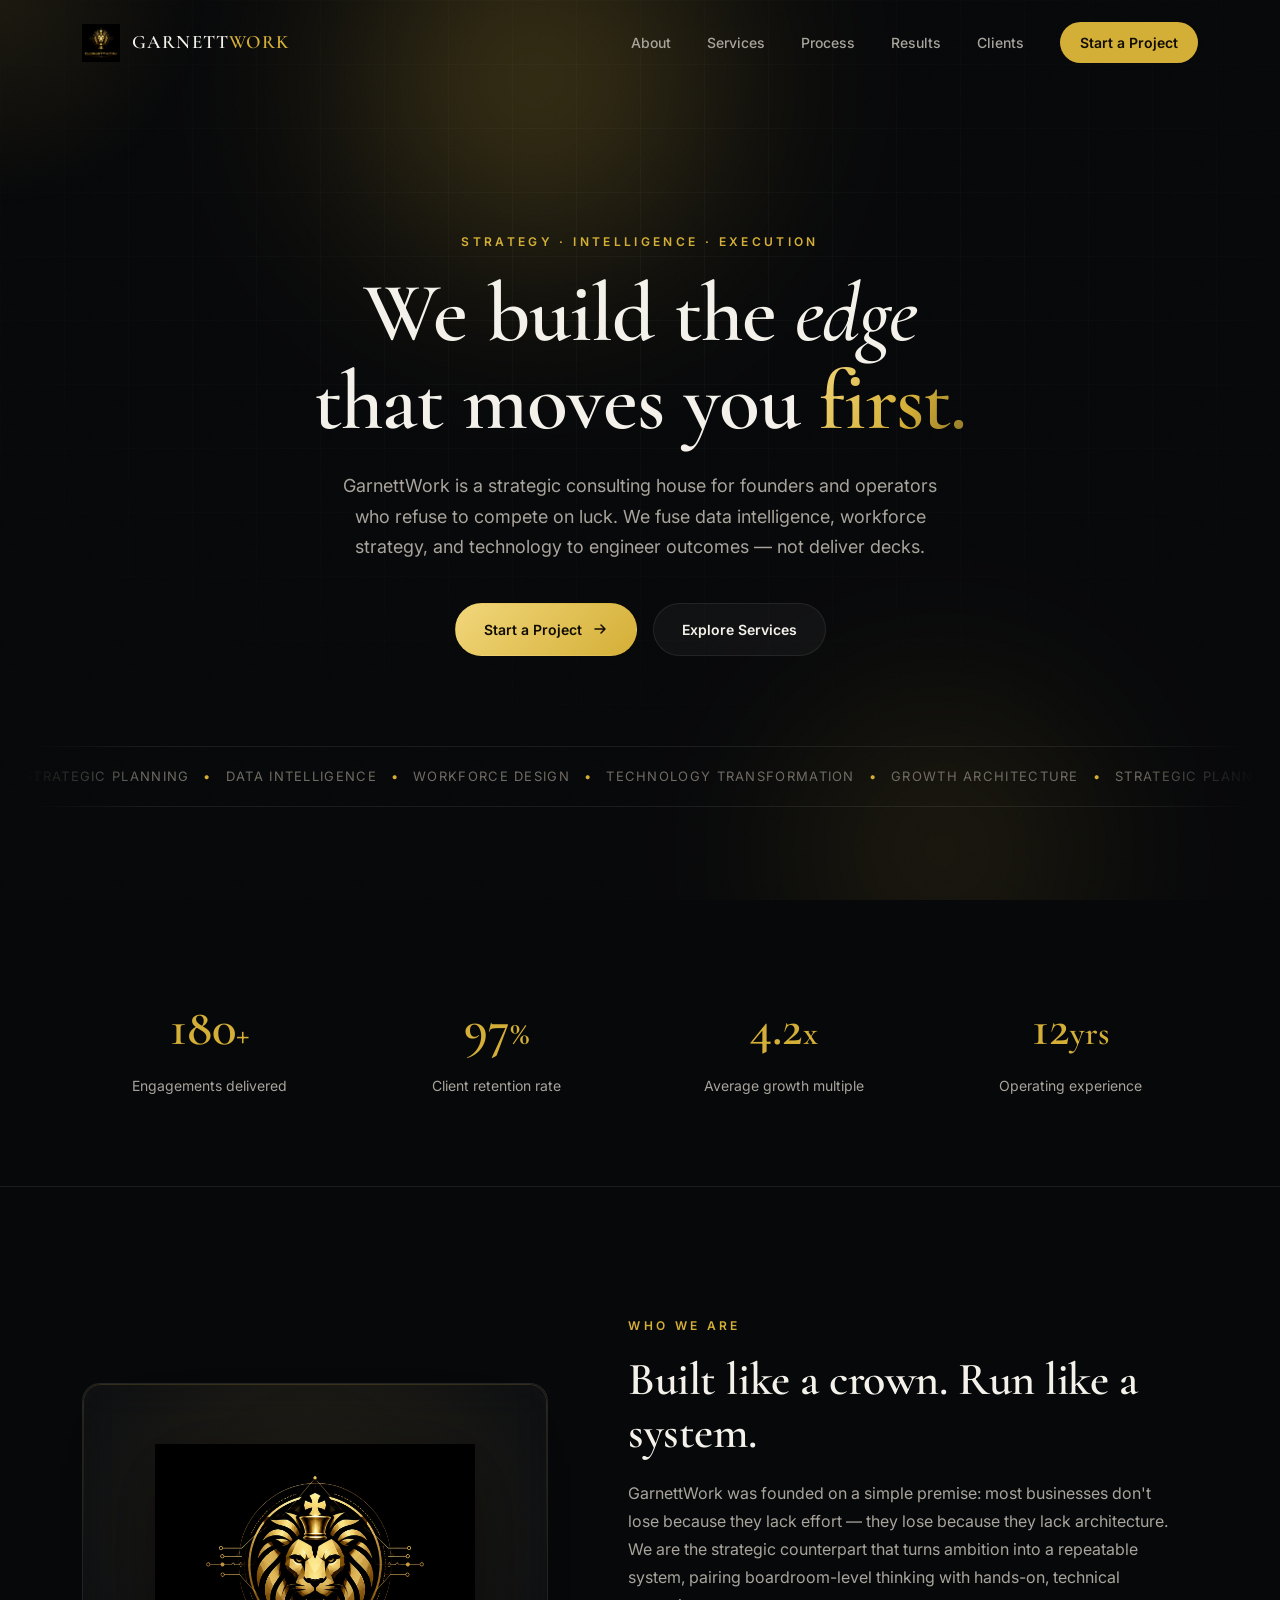
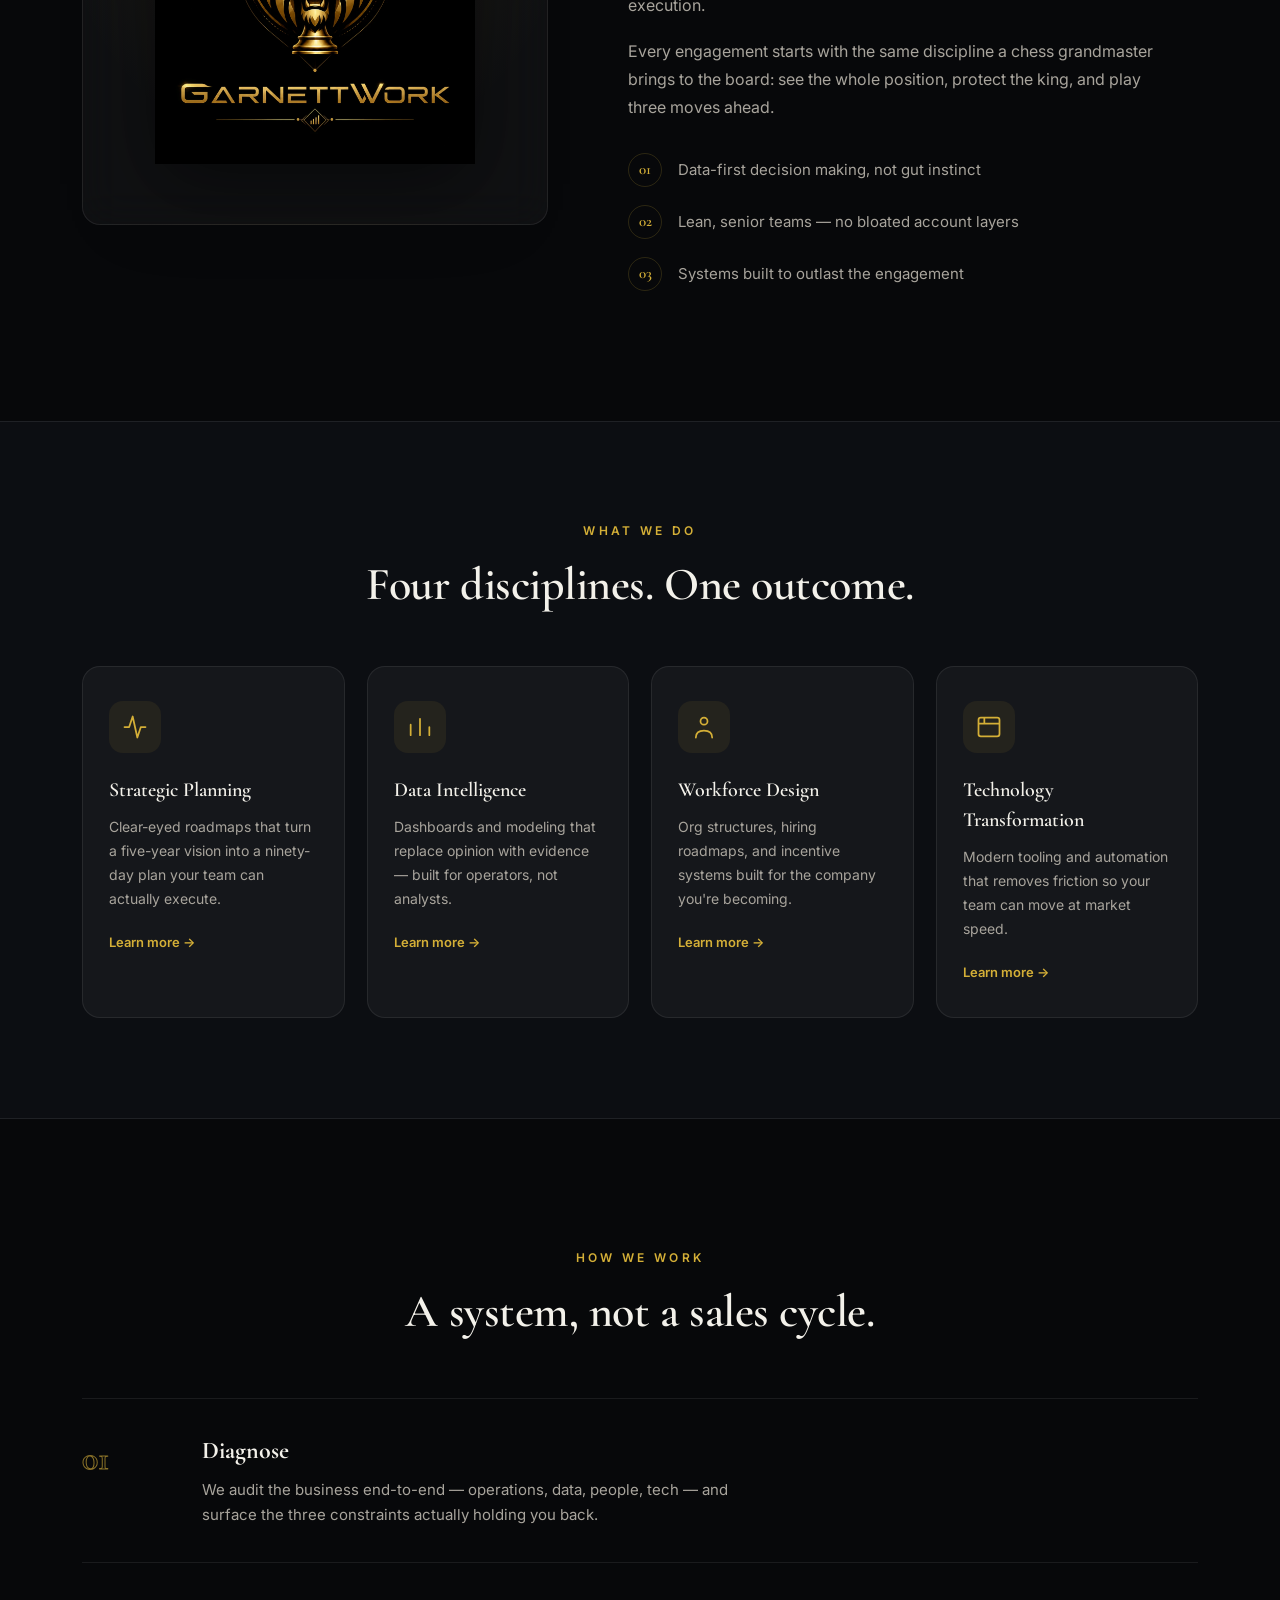
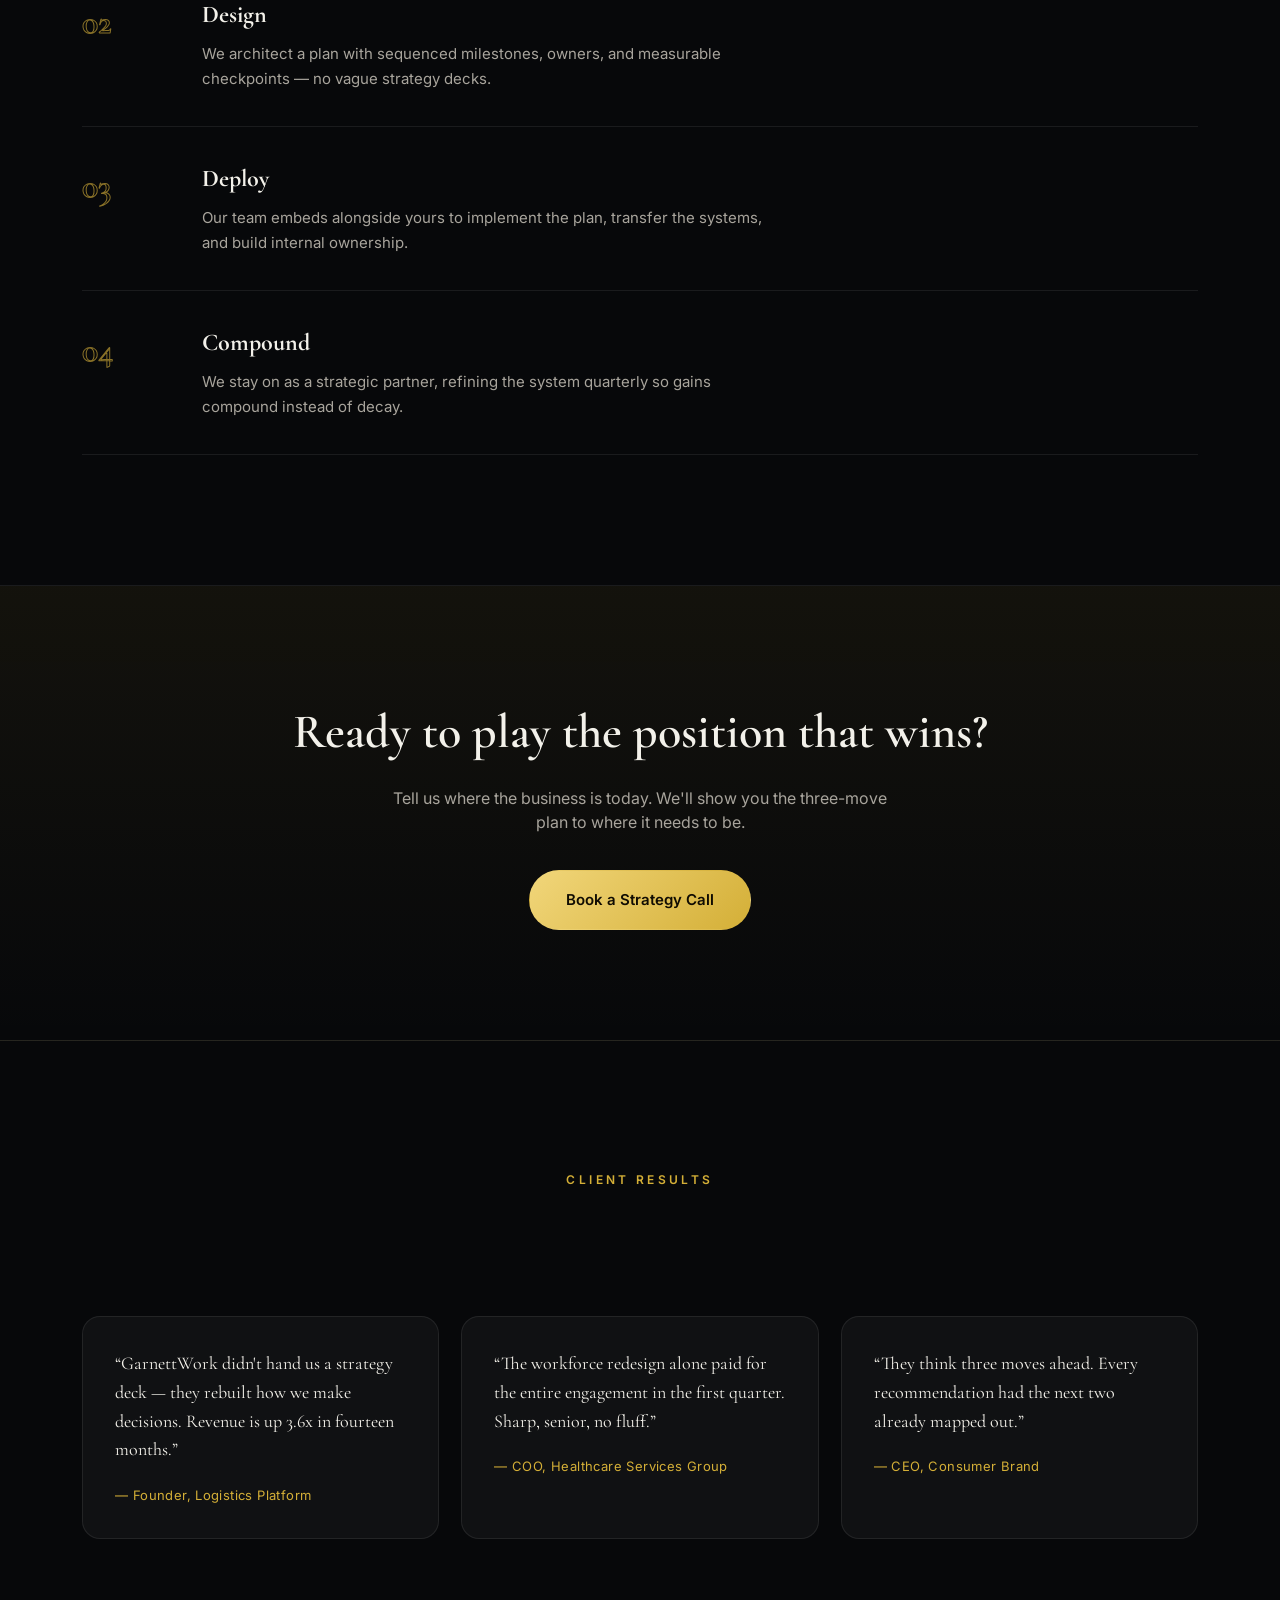
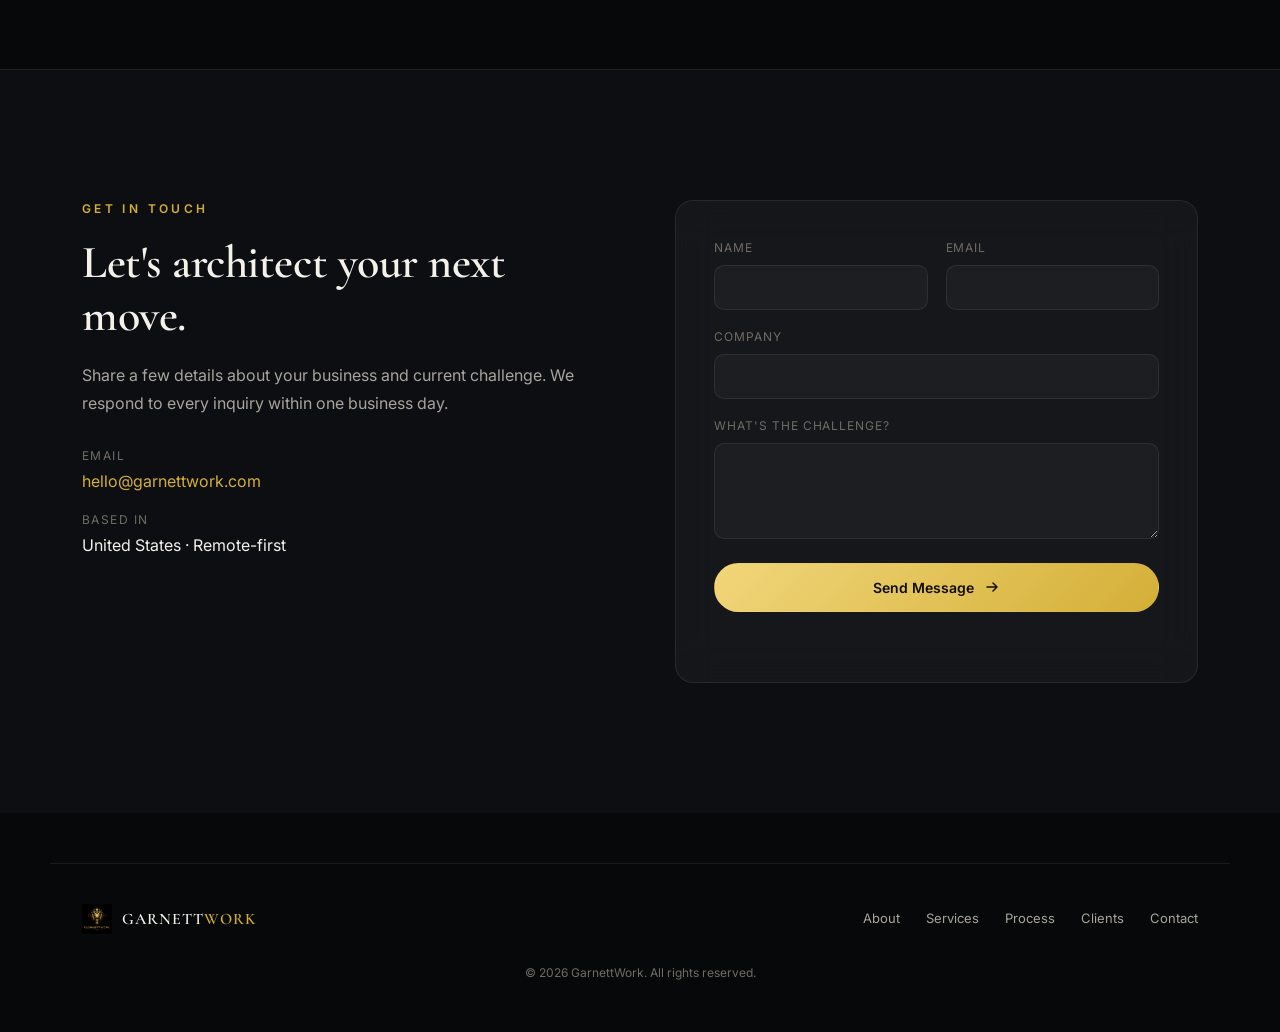
==== index.html @ 5abcfb12 "Build GarnettWork marketing site Dark/gold luxury single-page site with hero, stats, about, services" ====
<!DOCTYPE html>
<html lang="en">
<head>
<meta charset="UTF-8">
<meta name="viewport" content="width=device-width, initial-scale=1.0">
<title>GarnettWork — Strategic Intelligence. Engineered Growth.</title>
<meta name="description" content="GarnettWork is a strategic consulting and business intelligence firm delivering data-driven growth, workforce strategy, and technology transformation.">
<link rel="icon" type="image/webp" href="assets/images/logo.webp">
<link rel="preconnect" href="https://fonts.googleapis.com">
<link rel="preconnect" href="https://fonts.gstatic.com" crossorigin>
<link href="https://fonts.googleapis.com/css2?family=Cormorant+Garamond:wght@500;600;700&family=Inter:wght@300;400;500;600;700&display=swap" rel="stylesheet">
<link rel="stylesheet" href="css/style.css">
</head>
<body>

<div class="noise-overlay"></div>
<div class="cursor-glow" id="cursorGlow"></div>

<!-- Loader -->
<div class="loader" id="loader">
  <img src="assets/images/logo.webp" alt="GarnettWork" class="loader-logo">
</div>

<!-- Nav -->
<header class="nav" id="nav">
  <div class="nav-inner">
    <a href="#top" class="brand">
      <img src="assets/images/logo.webp" alt="GarnettWork logo" class="brand-mark">
      <span class="brand-name">GARNETT<span class="accent">WORK</span></span>
    </a>
    <nav class="nav-links" id="navLinks">
      <a href="#about">About</a>
      <a href="#services">Services</a>
      <a href="#process">Process</a>
      <a href="#results">Results</a>
      <a href="#testimonials">Clients</a>
      <a href="#contact" class="nav-cta">Start a Project</a>
    </nav>
    <button class="nav-toggle" id="navToggle" aria-label="Toggle menu">
      <span></span><span></span><span></span>
    </button>
  </div>
</header>

<!-- Hero -->
<section class="hero" id="top">
  <div class="hero-bg">
    <div class="orb orb-1"></div>
    <div class="orb orb-2"></div>
    <div class="grid-lines"></div>
  </div>
  <div class="hero-content">
    <p class="eyebrow reveal">Strategy &middot; Intelligence &middot; Execution</p>
    <h1 class="hero-title reveal">
      We build the <span class="italic">edge</span><br>
      that moves you <span class="gold-text">first.</span>
    </h1>
    <p class="hero-sub reveal">
      GarnettWork is a strategic consulting house for founders and operators who refuse
      to compete on luck. We fuse data intelligence, workforce strategy, and technology
      to engineer outcomes — not deliver decks.
    </p>
    <div class="hero-actions reveal">
      <a href="#contact" class="btn btn-primary">
        <span>Start a Project</span>
        <svg width="16" height="16" viewBox="0 0 16 16" fill="none"><path d="M3 8h10M9 4l4 4-4 4" stroke="currentColor" stroke-width="1.5" stroke-linecap="round" stroke-linejoin="round"/></svg>
      </a>
      <a href="#services" class="btn btn-ghost">Explore Services</a>
    </div>
  </div>
  <div class="hero-marquee">
    <div class="marquee-track">
      <span>Strategic Planning</span><span>&bull;</span>
      <span>Data Intelligence</span><span>&bull;</span>
      <span>Workforce Design</span><span>&bull;</span>
      <span>Technology Transformation</span><span>&bull;</span>
      <span>Growth Architecture</span><span>&bull;</span>
      <span>Strategic Planning</span><span>&bull;</span>
      <span>Data Intelligence</span><span>&bull;</span>
      <span>Workforce Design</span><span>&bull;</span>
      <span>Technology Transformation</span><span>&bull;</span>
      <span>Growth Architecture</span><span>&bull;</span>
    </div>
  </div>
</section>

<!-- Stats -->
<section class="stats">
  <div class="stats-inner">
    <div class="stat reveal">
      <span class="stat-num" data-count="180">0</span><span class="stat-suffix">+</span>
      <p>Engagements delivered</p>
    </div>
    <div class="stat reveal">
      <span class="stat-num" data-count="97">0</span><span class="stat-suffix">%</span>
      <p>Client retention rate</p>
    </div>
    <div class="stat reveal">
      <span class="stat-num" data-count="4.2">0</span><span class="stat-suffix">x</span>
      <p>Average growth multiple</p>
    </div>
    <div class="stat reveal">
      <span class="stat-num" data-count="12">0</span><span class="stat-suffix">yrs</span>
      <p>Operating experience</p>
    </div>
  </div>
</section>

<!-- About -->
<section class="about" id="about">
  <div class="section-inner about-grid">
    <div class="about-visual reveal">
      <div class="glass-card crest-card">
        <img src="assets/images/logo.webp" alt="GarnettWork crest" class="crest-img">
      </div>
    </div>
    <div class="about-copy reveal">
      <p class="eyebrow">Who We Are</p>
      <h2 class="section-title">Built like a crown. Run like a system.</h2>
      <p class="body-text">
        GarnettWork was founded on a simple premise: most businesses don't lose because
        they lack effort — they lose because they lack architecture. We are the strategic
        counterpart that turns ambition into a repeatable system, pairing boardroom-level
        thinking with hands-on, technical execution.
      </p>
      <p class="body-text">
        Every engagement starts with the same discipline a chess grandmaster brings to the
        board: see the whole position, protect the king, and play three moves ahead.
      </p>
      <div class="about-points">
        <div class="point">
          <span class="point-num">01</span>
          <p>Data-first decision making, not gut instinct</p>
        </div>
        <div class="point">
          <span class="point-num">02</span>
          <p>Lean, senior teams — no bloated account layers</p>
        </div>
        <div class="point">
          <span class="point-num">03</span>
          <p>Systems built to outlast the engagement</p>
        </div>
      </div>
    </div>
  </div>
</section>

<!-- Services -->
<section class="services" id="services">
  <div class="section-inner">
    <p class="eyebrow center reveal">What We Do</p>
    <h2 class="section-title center reveal">Four disciplines. One outcome.</h2>
    <div class="services-grid">
      <article class="service-card reveal">
        <div class="service-icon">
          <svg width="28" height="28" viewBox="0 0 24 24" fill="none"><path d="M3 12h4l3-9 4 18 3-9h4" stroke="currentColor" stroke-width="1.5" stroke-linecap="round" stroke-linejoin="round"/></svg>
        </div>
        <h3>Strategic Planning</h3>
        <p>Clear-eyed roadmaps that turn a five-year vision into a ninety-day plan your team can actually execute.</p>
        <a href="#contact" class="service-link">Learn more &rarr;</a>
      </article>
      <article class="service-card reveal">
        <div class="service-icon">
          <svg width="28" height="28" viewBox="0 0 24 24" fill="none"><path d="M4 19V10M12 19V5M20 19v-7" stroke="currentColor" stroke-width="1.5" stroke-linecap="round" stroke-linejoin="round"/></svg>
        </div>
        <h3>Data Intelligence</h3>
        <p>Dashboards and modeling that replace opinion with evidence — built for operators, not analysts.</p>
        <a href="#contact" class="service-link">Learn more &rarr;</a>
      </article>
      <article class="service-card reveal">
        <div class="service-icon">
          <svg width="28" height="28" viewBox="0 0 24 24" fill="none"><circle cx="12" cy="7" r="3" stroke="currentColor" stroke-width="1.5"/><path d="M5 21c0-4 3-6 7-6s7 2 7 6" stroke="currentColor" stroke-width="1.5" stroke-linecap="round"/></svg>
        </div>
        <h3>Workforce Design</h3>
        <p>Org structures, hiring roadmaps, and incentive systems built for the company you're becoming.</p>
        <a href="#contact" class="service-link">Learn more &rarr;</a>
      </article>
      <article class="service-card reveal">
        <div class="service-icon">
          <svg width="28" height="28" viewBox="0 0 24 24" fill="none"><rect x="3" y="4" width="18" height="16" rx="2" stroke="currentColor" stroke-width="1.5"/><path d="M3 9h18M8 4v5" stroke="currentColor" stroke-width="1.5"/></svg>
        </div>
        <h3>Technology Transformation</h3>
        <p>Modern tooling and automation that removes friction so your team can move at market speed.</p>
        <a href="#contact" class="service-link">Learn more &rarr;</a>
      </article>
    </div>
  </div>
</section>

<!-- Process -->
<section class="process" id="process">
  <div class="section-inner">
    <p class="eyebrow center reveal">How We Work</p>
    <h2 class="section-title center reveal">A system, not a sales cycle.</h2>
    <div class="timeline">
      <div class="timeline-item reveal">
        <div class="timeline-marker">01</div>
        <div class="timeline-copy">
          <h3>Diagnose</h3>
          <p>We audit the business end-to-end — operations, data, people, tech — and surface the three constraints actually holding you back.</p>
        </div>
      </div>
      <div class="timeline-item reveal">
        <div class="timeline-marker">02</div>
        <div class="timeline-copy">
          <h3>Design</h3>
          <p>We architect a plan with sequenced milestones, owners, and measurable checkpoints — no vague strategy decks.</p>
        </div>
      </div>
      <div class="timeline-item reveal">
        <div class="timeline-marker">03</div>
        <div class="timeline-copy">
          <h3>Deploy</h3>
          <p>Our team embeds alongside yours to implement the plan, transfer the systems, and build internal ownership.</p>
        </div>
      </div>
      <div class="timeline-item reveal">
        <div class="timeline-marker">04</div>
        <div class="timeline-copy">
          <h3>Compound</h3>
          <p>We stay on as a strategic partner, refining the system quarterly so gains compound instead of decay.</p>
        </div>
      </div>
    </div>
  </div>
</section>

<!-- Results / Banner -->
<section class="cta-banner" id="results">
  <div class="section-inner cta-banner-inner reveal">
    <h2>Ready to play the position that wins?</h2>
    <p>Tell us where the business is today. We'll show you the three-move plan to where it needs to be.</p>
    <a href="#contact" class="btn btn-primary btn-lg">Book a Strategy Call</a>
  </div>
</section>

<!-- Testimonials -->
<section class="testimonials" id="testimonials">
  <div class="section-inner">
    <p class="eyebrow center reveal">Client Results</p>
    <h2 class="section-title center reveal">Trusted by operators who move fast.</h2>
    <div class="testi-grid">
      <blockquote class="testi-card reveal">
        <p>&ldquo;GarnettWork didn't hand us a strategy deck — they rebuilt how we make decisions. Revenue is up 3.6x in fourteen months.&rdquo;</p>
        <footer>— Founder, Logistics Platform</footer>
      </blockquote>
      <blockquote class="testi-card reveal">
        <p>&ldquo;The workforce redesign alone paid for the entire engagement in the first quarter. Sharp, senior, no fluff.&rdquo;</p>
        <footer>— COO, Healthcare Services Group</footer>
      </blockquote>
      <blockquote class="testi-card reveal">
        <p>&ldquo;They think three moves ahead. Every recommendation had the next two already mapped out.&rdquo;</p>
        <footer>— CEO, Consumer Brand</footer>
      </blockquote>
    </div>
  </div>
</section>

<!-- Contact -->
<section class="contact" id="contact">
  <div class="section-inner contact-grid">
    <div class="contact-copy reveal">
      <p class="eyebrow">Get In Touch</p>
      <h2 class="section-title">Let's architect your next move.</h2>
      <p class="body-text">
        Share a few details about your business and current challenge. We respond to every
        inquiry within one business day.
      </p>
      <div class="contact-info">
        <div><span>Email</span><a href="mailto:hello@garnettwork.com">hello@garnettwork.com</a></div>
        <div><span>Based in</span><p>United States &middot; Remote-first</p></div>
      </div>
    </div>
    <form class="contact-form glass-card reveal" id="contactForm">
      <div class="form-row">
        <div class="form-group">
          <label for="name">Name</label>
          <input type="text" id="name" name="name" required>
        </div>
        <div class="form-group">
          <label for="email">Email</label>
          <input type="email" id="email" name="email" required>
        </div>
      </div>
      <div class="form-group">
        <label for="company">Company</label>
        <input type="text" id="company" name="company">
      </div>
      <div class="form-group">
        <label for="message">What's the challenge?</label>
        <textarea id="message" name="message" rows="4" required></textarea>
      </div>
      <button type="submit" class="btn btn-primary btn-full">
        <span>Send Message</span>
        <svg width="16" height="16" viewBox="0 0 16 16" fill="none"><path d="M3 8h10M9 4l4 4-4 4" stroke="currentColor" stroke-width="1.5" stroke-linecap="round" stroke-linejoin="round"/></svg>
      </button>
      <p class="form-note" id="formNote"></p>
    </form>
  </div>
</section>

<!-- Footer -->
<footer class="footer">
  <div class="section-inner footer-inner">
    <div class="footer-brand">
      <img src="assets/images/logo.webp" alt="GarnettWork logo" class="brand-mark">
      <span class="brand-name">GARNETT<span class="accent">WORK</span></span>
    </div>
    <nav class="footer-links">
      <a href="#about">About</a>
      <a href="#services">Services</a>
      <a href="#process">Process</a>
      <a href="#testimonials">Clients</a>
      <a href="#contact">Contact</a>
    </nav>
    <p class="footer-copy">&copy; <span id="year"></span> GarnettWork. All rights reserved.</p>
  </div>
</footer>

<a href="#top" class="back-to-top" id="backToTop" aria-label="Back to top">
  <svg width="18" height="18" viewBox="0 0 16 16" fill="none"><path d="M8 13V3M3 8l5-5 5 5" stroke="currentColor" stroke-width="1.5" stroke-linecap="round" stroke-linejoin="round"/></svg>
</a>

<script src="js/main.js"></script>
</body>
</html>
---- css/style.css ----
/* ===== Tokens ===== */
:root{
  --bg: #07080a;
  --bg-alt: #0c0e12;
  --surface: rgba(255,255,255,0.04);
  --surface-strong: rgba(255,255,255,0.07);
  --border: rgba(212,175,55,0.18);
  --border-soft: rgba(255,255,255,0.08);
  --gold: #d4af37;
  --gold-light: #f1d67a;
  --gold-dim: #8a7228;
  --text: #f3f1ea;
  --text-dim: #a8a49c;
  --text-faint: #706c64;
  --radius: 18px;
  --radius-sm: 10px;
  --font-serif: 'Cormorant Garamond', serif;
  --font-sans: 'Inter', sans-serif;
  --ease: cubic-bezier(.16,.84,.44,1);
}

*,*::before,*::after{ box-sizing:border-box; margin:0; padding:0; }
html{ scroll-behavior:smooth; }
body{
  background: var(--bg);
  color: var(--text);
  font-family: var(--font-sans);
  font-weight: 400;
  line-height: 1.5;
  overflow-x: hidden;
  -webkit-font-smoothing: antialiased;
}
img{ max-width:100%; display:block; }
a{ color:inherit; text-decoration:none; }
ul{ list-style:none; }
button{ font-family:inherit; cursor:pointer; }
input, textarea{ font-family:inherit; }

::selection{ background: var(--gold); color:#0a0a0a; }

/* Scrollbar */
::-webkit-scrollbar{ width:10px; }
::-webkit-scrollbar-track{ background: var(--bg); }
::-webkit-scrollbar-thumb{ background: var(--gold-dim); border-radius:10px; border:2px solid var(--bg); }

/* ===== Utility ===== */
.section-inner{
  max-width: 1180px;
  margin: 0 auto;
  padding: 0 32px;
}
.eyebrow{
  font-size: 12px;
  letter-spacing: 0.28em;
  text-transform: uppercase;
  color: var(--gold);
  font-weight: 600;
  margin-bottom: 18px;
}
.eyebrow.center{ text-align:center; }
.section-title{
  font-family: var(--font-serif);
  font-size: clamp(30px, 4vw, 46px);
  font-weight: 600;
  line-height: 1.15;
  letter-spacing: -0.01em;
  margin-bottom: 20px;
}
.section-title.center{ text-align:center; margin-left:auto; margin-right:auto; max-width: 680px; }
.body-text{
  color: var(--text-dim);
  font-size: 16px;
  line-height: 1.75;
  max-width: 540px;
  margin-bottom: 18px;
}
.gold-text{
  background: linear-gradient(120deg, var(--gold-light), var(--gold) 60%, var(--gold-dim));
  -webkit-background-clip: text;
  background-clip: text;
  color: transparent;
}
.italic{ font-family: var(--font-serif); font-style: italic; font-weight: 500; }
.glass-card{
  background: var(--surface);
  border: 1px solid var(--border-soft);
  border-radius: var(--radius);
  backdrop-filter: blur(20px);
  -webkit-backdrop-filter: blur(20px);
}

/* Reveal-on-scroll */
.reveal{
  opacity: 0;
  transform: translateY(28px);
  transition: opacity 0.9s var(--ease), transform 0.9s var(--ease);
}
.reveal.in{ opacity: 1; transform: translateY(0); }

/* Noise overlay for texture */
.noise-overlay{
  position: fixed; inset:0; z-index: 2; pointer-events:none;
  opacity: 0.035; mix-blend-mode: overlay;
  background-image: url("data:image/svg+xml,%3Csvg xmlns='http://www.w3.org/2000/svg' width='120' height='120'%3E%3Cfilter id='n'%3E%3CfeTurbulence type='fractalNoise' baseFrequency='0.9' numOctaves='2' stitchTiles='stitch'/%3E%3C/filter%3E%3Crect width='100%25' height='100%25' filter='url(%23n)'/%3E%3C/svg%3E");
}

.cursor-glow{
  position: fixed; top:0; left:0; width: 420px; height: 420px;
  border-radius: 50%; pointer-events:none; z-index:1;
  background: radial-gradient(circle, rgba(212,175,55,0.10), transparent 70%);
  transform: translate(-50%,-50%);
  transition: opacity 0.3s ease;
  opacity: 0;
}
@media (hover:hover){ .cursor-glow{ opacity: 1; } }

/* ===== Loader ===== */
.loader{
  position: fixed; inset:0; z-index: 999;
  background: var(--bg);
  display:flex; align-items:center; justify-content:center;
  transition: opacity 0.7s ease, visibility 0.7s ease;
}
.loader.hide{ opacity:0; visibility:hidden; }
.loader-logo{
  width: 84px; height: 84px; object-fit:contain;
  animation: pulseLogo 1.6s ease-in-out infinite;
  filter: drop-shadow(0 0 24px rgba(212,175,55,0.35));
}
@keyframes pulseLogo{
  0%,100%{ transform: scale(1); opacity: 0.85; }
  50%{ transform: scale(1.06); opacity: 1; }
}

/* ===== Nav ===== */
.nav{
  position: fixed; top:0; left:0; right:0; z-index: 100;
  padding: 22px 0;
  transition: padding 0.4s var(--ease), background 0.4s var(--ease), border-color 0.4s var(--ease);
  border-bottom: 1px solid transparent;
}
.nav.scrolled{
  padding: 14px 0;
  background: rgba(7,8,10,0.75);
  backdrop-filter: blur(16px);
  -webkit-backdrop-filter: blur(16px);
  border-bottom: 1px solid var(--border-soft);
}
.nav-inner{
  max-width: 1180px; margin:0 auto; padding: 0 32px;
  display:flex; align-items:center; justify-content:space-between;
}
.brand{ display:flex; align-items:center; gap:12px; }
.brand-mark{ width: 38px; height: 38px; object-fit:contain; }
.brand-name{
  font-family: var(--font-serif); font-weight:600; font-size: 19px;
  letter-spacing: 0.06em;
}
.brand-name .accent{ color: var(--gold); }
.nav-links{ display:flex; align-items:center; gap:36px; }
.nav-links a{
  font-size: 14px; font-weight: 500; color: var(--text-dim);
  position:relative; transition: color 0.3s ease;
}
.nav-links a:not(.nav-cta)::after{
  content:''; position:absolute; left:0; bottom:-6px; width:0; height:1px;
  background: var(--gold); transition: width 0.3s var(--ease);
}
.nav-links a:not(.nav-cta):hover{ color: var(--text); }
.nav-links a:not(.nav-cta):hover::after{ width:100%; }
.nav-cta{
  background: var(--gold);
  color: #100c02 !important;
  padding: 10px 20px;
  border-radius: 999px;
  font-weight: 600 !important;
  transition: transform 0.3s var(--ease), box-shadow 0.3s var(--ease);
}
.nav-cta:hover{ transform: translateY(-2px); box-shadow: 0 8px 24px rgba(212,175,55,0.35); }

.nav-toggle{
  display:none; flex-direction:column; gap:5px; background:none; border:none; padding: 6px;
}
.nav-toggle span{ width: 24px; height: 1.5px; background: var(--text); transition: all 0.3s ease; }

/* ===== Hero ===== */
.hero{
  position: relative;
  min-height: 100vh;
  display:flex; flex-direction:column; align-items:center; justify-content:center;
  text-align:center;
  padding: 140px 24px 0;
  overflow:hidden;
}
.hero-bg{ position:absolute; inset:0; z-index:0; }
.orb{
  position:absolute; border-radius:50%; filter: blur(90px);
  opacity:0.35;
}
.orb-1{
  width: 520px; height: 520px; background: radial-gradient(circle, var(--gold), transparent 70%);
  top: -180px; left: 50%; transform: translateX(-70%);
  animation: float1 14s ease-in-out infinite;
}
.orb-2{
  width: 420px; height: 420px; background: radial-gradient(circle, #6b5a1e, transparent 70%);
  bottom: -160px; right: 10%;
  animation: float2 16s ease-in-out infinite;
}
@keyframes float1{ 0%,100%{ transform: translate(-70%,0); } 50%{ transform: translate(-55%,40px); } }
@keyframes float2{ 0%,100%{ transform: translate(0,0); } 50%{ transform: translate(-30px,-30px); } }
.grid-lines{
  position:absolute; inset:0;
  background-image:
    linear-gradient(to right, rgba(255,255,255,0.03) 1px, transparent 1px),
    linear-gradient(to bottom, rgba(255,255,255,0.03) 1px, transparent 1px);
  background-size: 64px 64px;
  mask-image: radial-gradient(ellipse 70% 60% at 50% 30%, black, transparent);
}

.hero-content{ position:relative; z-index:2; max-width: 820px; }
.hero-title{
  font-family: var(--font-serif);
  font-size: clamp(42px, 7vw, 84px);
  font-weight: 600;
  line-height: 1.05;
  letter-spacing: -0.01em;
  margin: 16px 0 26px;
}
.hero-sub{
  color: var(--text-dim);
  font-size: 18px;
  max-width: 620px;
  margin: 0 auto 40px;
  line-height: 1.7;
}
.hero-actions{ display:flex; gap:16px; justify-content:center; flex-wrap:wrap; }

.btn{
  display:inline-flex; align-items:center; gap:10px;
  padding: 15px 28px;
  border-radius: 999px;
  font-size: 14px; font-weight: 600;
  border: 1px solid transparent;
  transition: transform 0.35s var(--ease), box-shadow 0.35s var(--ease), background 0.35s var(--ease), border-color 0.35s var(--ease);
}
.btn svg{ transition: transform 0.3s ease; }
.btn:hover svg{ transform: translateX(4px); }
.btn-primary{
  background: linear-gradient(135deg, var(--gold-light), var(--gold));
  color: #100c02;
}
.btn-primary:hover{ transform: translateY(-3px); box-shadow: 0 14px 32px rgba(212,175,55,0.3); }
.btn-ghost{
  color: var(--text);
  border-color: var(--border-soft);
  background: var(--surface);
}
.btn-ghost:hover{ border-color: var(--gold); background: rgba(212,175,55,0.06); transform: translateY(-3px); }
.btn-lg{ padding: 18px 36px; font-size: 15px; }
.btn-full{ width:100%; justify-content:center; }

/* Marquee */
.hero-marquee{
  position: relative; z-index: 2;
  width: 100%;
  margin-top: 90px;
  padding: 20px 0;
  border-top: 1px solid var(--border-soft);
  border-bottom: 1px solid var(--border-soft);
  overflow:hidden;
  -webkit-mask-image: linear-gradient(to right, transparent, black 10%, black 90%, transparent);
  mask-image: linear-gradient(to right, transparent, black 10%, black 90%, transparent);
}
.marquee-track{
  display:flex; gap: 14px; white-space:nowrap; width:max-content;
  animation: marquee 28s linear infinite;
  font-size: 13px; letter-spacing: 0.1em; text-transform: uppercase;
  color: var(--text-faint);
}
.marquee-track span:nth-child(2n){ color: var(--gold); }
@keyframes marquee{ from{ transform: translateX(0); } to{ transform: translateX(-50%); } }

/* ===== Stats ===== */
.stats{ padding: 90px 0; border-bottom: 1px solid var(--border-soft); }
.stats-inner{
  max-width: 1180px; margin: 0 auto; padding: 0 32px;
  display:grid; grid-template-columns: repeat(4, 1fr); gap: 32px;
  text-align:center;
}
.stat{ position:relative; }
.stat-num{
  font-family: var(--font-serif); font-size: clamp(38px,4vw,56px); font-weight:600;
  color: var(--gold);
}
.stat-suffix{
  font-family: var(--font-serif); font-size: clamp(24px,3vw,34px); font-weight:600; color: var(--gold);
}
.stat p{ color: var(--text-dim); font-size: 14px; margin-top: 8px; }

/* ===== About ===== */
.about{ padding: 130px 0; }
.about-grid{ display:grid; grid-template-columns: 0.9fr 1.1fr; gap: 80px; align-items:center; }
.crest-card{
  padding: 60px; display:flex; align-items:center; justify-content:center;
  position: relative;
  background: radial-gradient(circle at 50% 30%, rgba(212,175,55,0.10), transparent 65%), var(--surface);
}
.crest-card::before{
  content:''; position:absolute; inset:0; border-radius: var(--radius);
  border: 1px solid var(--border);
  animation: rotateBorder 20s linear infinite;
  mask: linear-gradient(#fff, transparent 40%);
}
.crest-img{ width: 100%; max-width: 320px; filter: drop-shadow(0 20px 40px rgba(0,0,0,0.5)); }
.about-points{ margin-top: 32px; display:flex; flex-direction:column; gap:18px; }
.point{ display:flex; align-items:flex-start; gap:16px; }
.point-num{
  font-family: var(--font-serif); color: var(--gold); font-weight:600; font-size: 15px;
  border: 1px solid var(--border); border-radius: 50%;
  width: 34px; height: 34px; display:flex; align-items:center; justify-content:center;
  flex-shrink:0;
}
.point p{ color: var(--text-dim); font-size: 15px; padding-top: 6px; }

/* ===== Services ===== */
.services{ padding: 100px 0; background: var(--bg-alt); border-top: 1px solid var(--border-soft); border-bottom: 1px solid var(--border-soft); }
.services-grid{
  margin-top: 56px;
  display:grid; grid-template-columns: repeat(4, 1fr); gap: 22px;
}
.service-card{
  padding: 34px 26px;
  background: var(--surface);
  border: 1px solid var(--border-soft);
  border-radius: var(--radius);
  transition: transform 0.4s var(--ease), border-color 0.4s var(--ease), background 0.4s var(--ease);
}
.service-card:hover{
  transform: translateY(-8px);
  border-color: var(--border);
  background: var(--surface-strong);
}
.service-icon{
  width: 52px; height: 52px; border-radius: 14px;
  display:flex; align-items:center; justify-content:center;
  background: rgba(212,175,55,0.08); color: var(--gold);
  margin-bottom: 22px;
  transition: background 0.3s ease;
}
.service-card:hover .service-icon{ background: rgba(212,175,55,0.18); }
.service-card h3{ font-family: var(--font-serif); font-size: 20px; font-weight:600; margin-bottom: 10px; }
.service-card p{ color: var(--text-dim); font-size: 14px; line-height:1.7; margin-bottom: 18px; }
.service-link{ font-size: 13px; font-weight:600; color: var(--gold); }

/* ===== Process ===== */
.process{ padding: 130px 0; }
.timeline{ margin-top: 60px; display:flex; flex-direction:column; }
.timeline-item{
  display:grid; grid-template-columns: 90px 1fr; gap: 30px;
  padding: 34px 0;
  border-top: 1px solid var(--border-soft);
  position: relative;
}
.timeline-item:last-child{ border-bottom: 1px solid var(--border-soft); }
.timeline-marker{
  font-family: var(--font-serif); font-size: 34px; font-weight:600;
  color: transparent;
  -webkit-text-stroke: 1px var(--gold-dim);
}
.timeline-item:hover .timeline-marker{ color: var(--gold); -webkit-text-stroke: 1px var(--gold); transition: 0.4s ease; }
.timeline-copy h3{ font-family: var(--font-serif); font-size: 24px; margin-bottom: 8px; }
.timeline-copy p{ color: var(--text-dim); max-width: 560px; font-size: 15px; line-height:1.7; }

/* ===== CTA banner ===== */
.cta-banner{
  padding: 110px 0;
  background: linear-gradient(180deg, rgba(212,175,55,0.06), transparent);
  border-top: 1px solid var(--border-soft); border-bottom: 1px solid var(--border-soft);
  text-align:center;
}
.cta-banner-inner h2{
  font-family: var(--font-serif); font-size: clamp(30px,4vw,48px); font-weight:600; margin-bottom: 18px;
}
.cta-banner-inner p{ color: var(--text-dim); max-width: 520px; margin: 0 auto 36px; }

/* ===== Testimonials ===== */
.testimonials{ padding: 130px 0; }
.testi-grid{ margin-top: 56px; display:grid; grid-template-columns: repeat(3,1fr); gap: 22px; }
.testi-card{
  padding: 32px; border-radius: var(--radius);
  background: var(--surface); border: 1px solid var(--border-soft);
}
.testi-card p{ font-family: var(--font-serif); font-size: 18px; line-height:1.6; margin-bottom: 22px; color: var(--text); }
.testi-card footer{ font-size: 13px; color: var(--gold); letter-spacing: 0.03em; }

/* ===== Contact ===== */
.contact{ padding: 130px 0; background: var(--bg-alt); border-top: 1px solid var(--border-soft); }
.contact-grid{ display:grid; grid-template-columns: 1fr 1fr; gap: 70px; align-items:start; }
.contact-info{ margin-top: 30px; display:flex; flex-direction:column; gap: 18px; }
.contact-info span{ display:block; font-size:12px; letter-spacing:0.12em; text-transform:uppercase; color: var(--text-faint); margin-bottom: 4px; }
.contact-info a{ color: var(--gold); font-size: 16px; }
.contact-form{ padding: 38px; }
.form-row{ display:grid; grid-template-columns: 1fr 1fr; gap: 18px; }
.form-group{ margin-bottom: 18px; }
.form-group label{ display:block; font-size: 12px; letter-spacing:0.08em; text-transform:uppercase; color: var(--text-faint); margin-bottom: 8px; }
.form-group input, .form-group textarea{
  width:100%; background: rgba(255,255,255,0.03);
  border: 1px solid var(--border-soft); border-radius: var(--radius-sm);
  padding: 13px 14px; color: var(--text); font-size: 14px;
  transition: border-color 0.3s ease, background 0.3s ease;
  resize: vertical;
}
.form-group input:focus, .form-group textarea:focus{
  outline:none; border-color: var(--gold); background: rgba(212,175,55,0.04);
}
.form-note{ margin-top: 14px; font-size: 13px; color: var(--gold); text-align:center; min-height: 18px; }

/* ===== Footer ===== */
.footer{ padding: 50px 0; }
.footer-inner{
  display:flex; align-items:center; justify-content:space-between; flex-wrap:wrap; gap: 20px;
  padding-top: 40px; border-top: 1px solid var(--border-soft);
}
.footer-brand{ display:flex; align-items:center; gap: 10px; }
.footer-brand .brand-mark{ width: 30px; height:30px; }
.footer-brand .brand-name{ font-size: 16px; }
.footer-links{ display:flex; gap: 26px; flex-wrap:wrap; }
.footer-links a{ font-size: 13px; color: var(--text-dim); transition: color 0.3s ease; }
.footer-links a:hover{ color: var(--gold); }
.footer-copy{ font-size: 12px; color: var(--text-faint); width:100%; text-align:center; margin-top: 10px; }

/* Back to top */
.back-to-top{
  position: fixed; bottom: 28px; right: 28px; z-index: 90;
  width: 46px; height: 46px; border-radius:50%;
  background: var(--surface-strong); border: 1px solid var(--border-soft);
  display:flex; align-items:center; justify-content:center;
  color: var(--gold);
  opacity:0; visibility:hidden; transform: translateY(10px);
  transition: all 0.4s var(--ease);
  backdrop-filter: blur(10px);
}
.back-to-top.show{ opacity:1; visibility:visible; transform: translateY(0); }
.back-to-top:hover{ border-color: var(--gold); transform: translateY(-4px); }

/* ===== Responsive ===== */
@media (max-width: 980px){
  .about-grid{ grid-template-columns: 1fr; gap: 50px; }
  .services-grid{ grid-template-columns: repeat(2,1fr); }
  .testi-grid{ grid-template-columns: 1fr; }
  .contact-grid{ grid-template-columns: 1fr; gap: 40px; }
  .stats-inner{ grid-template-columns: repeat(2,1fr); row-gap: 40px; }
}
@media (max-width: 760px){
  .nav-links{
    position: fixed; top: 0; right: -100%; height: 100vh; width: min(320px,80vw);
    background: rgba(7,8,10,0.98); backdrop-filter: blur(20px);
    flex-direction: column; justify-content:center; align-items:flex-start;
    padding: 40px; gap: 28px;
    transition: right 0.45s var(--ease);
    border-left: 1px solid var(--border-soft);
  }
  .nav-links.open{ right: 0; }
  .nav-toggle{ display:flex; z-index: 101; }
  .nav-toggle.open span:nth-child(1){ transform: translateY(6.5px) rotate(45deg); }
  .nav-toggle.open span:nth-child(2){ opacity:0; }
  .nav-toggle.open span:nth-child(3){ transform: translateY(-6.5px) rotate(-45deg); }
  .services-grid{ grid-template-columns: 1fr; }
  .form-row{ grid-template-columns: 1fr; }
  .timeline-item{ grid-template-columns: 50px 1fr; }
  .timeline-marker{ font-size: 26px; }
  .hero{ padding-top: 120px; }
  .section-inner{ padding: 0 20px; }
}
@media (max-width: 480px){
  .stats-inner{ grid-template-columns: repeat(2,1fr); }
  .footer-inner{ justify-content:center; text-align:center; }
}

@media (prefers-reduced-motion: reduce){
  *{ animation-duration: 0.01ms !important; animation-iteration-count: 1 !important; transition-duration: 0.01ms !important; scroll-behavior: auto !important; }
}
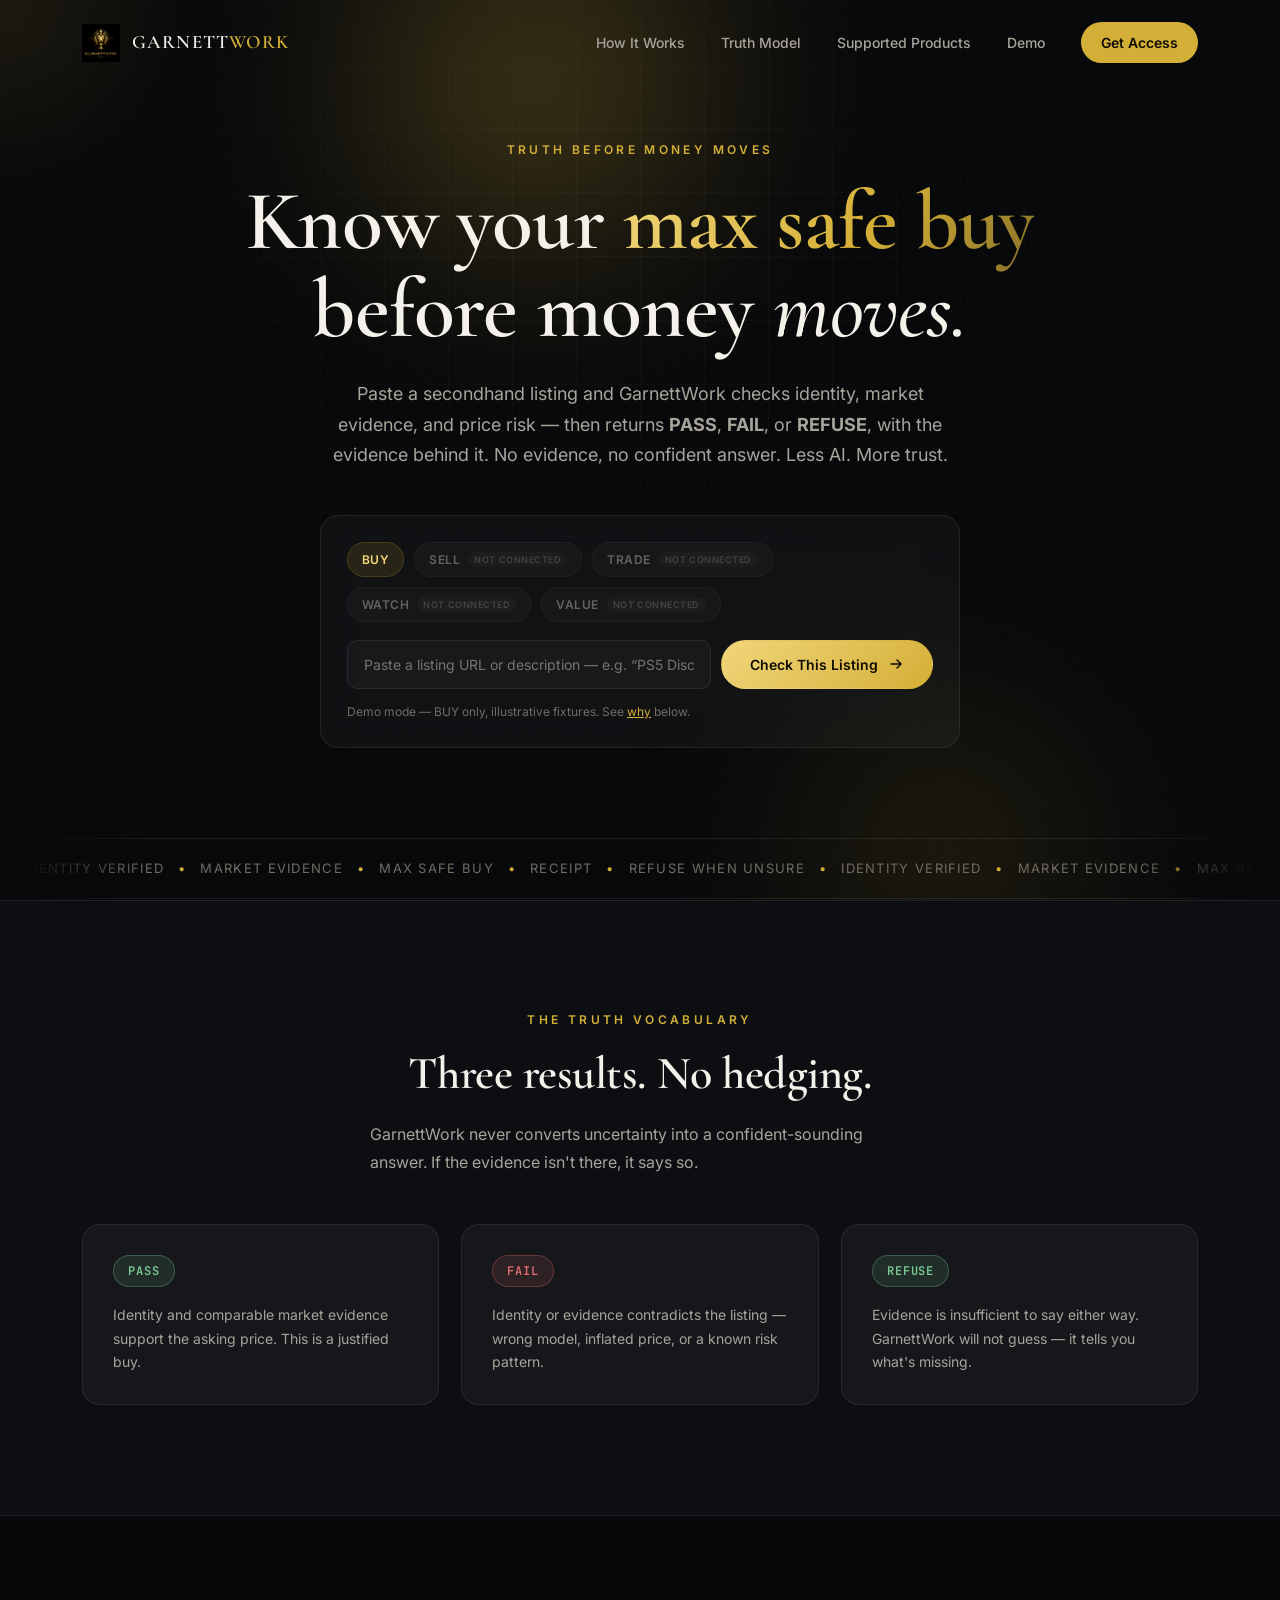
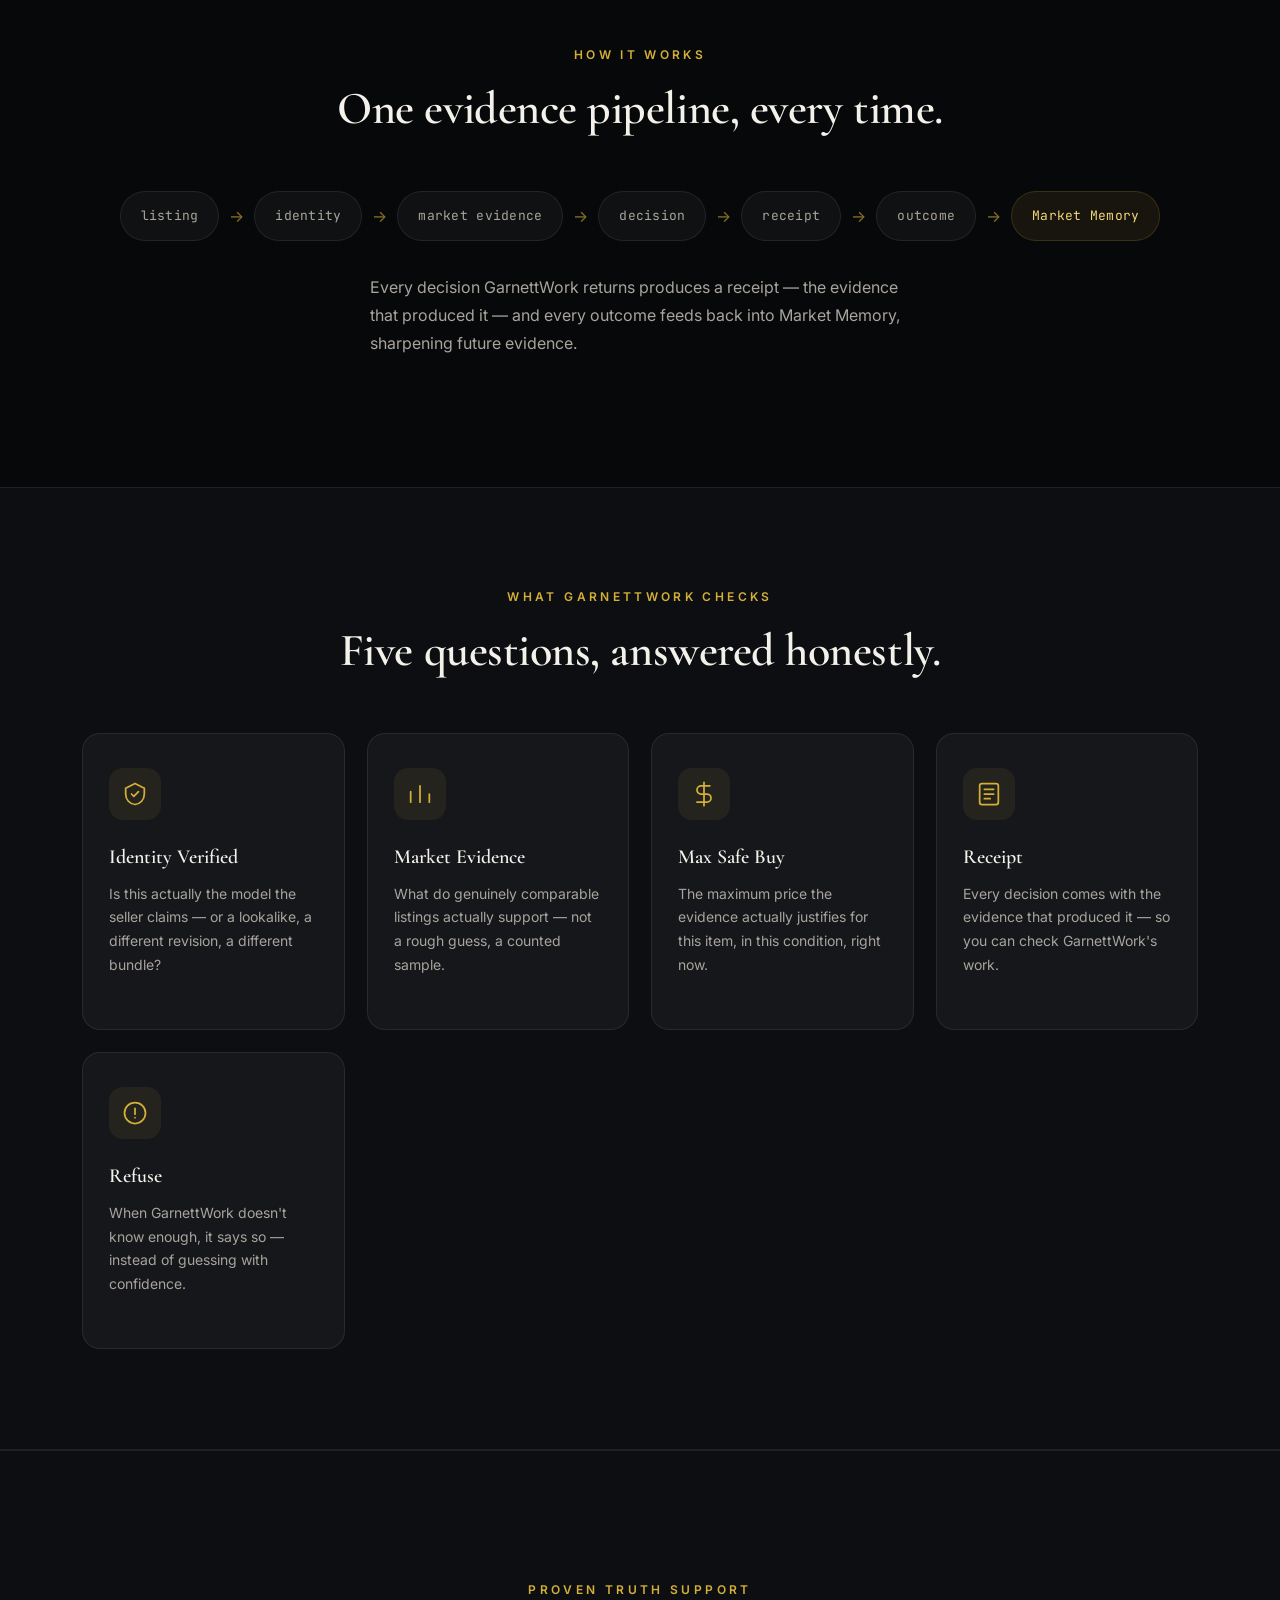
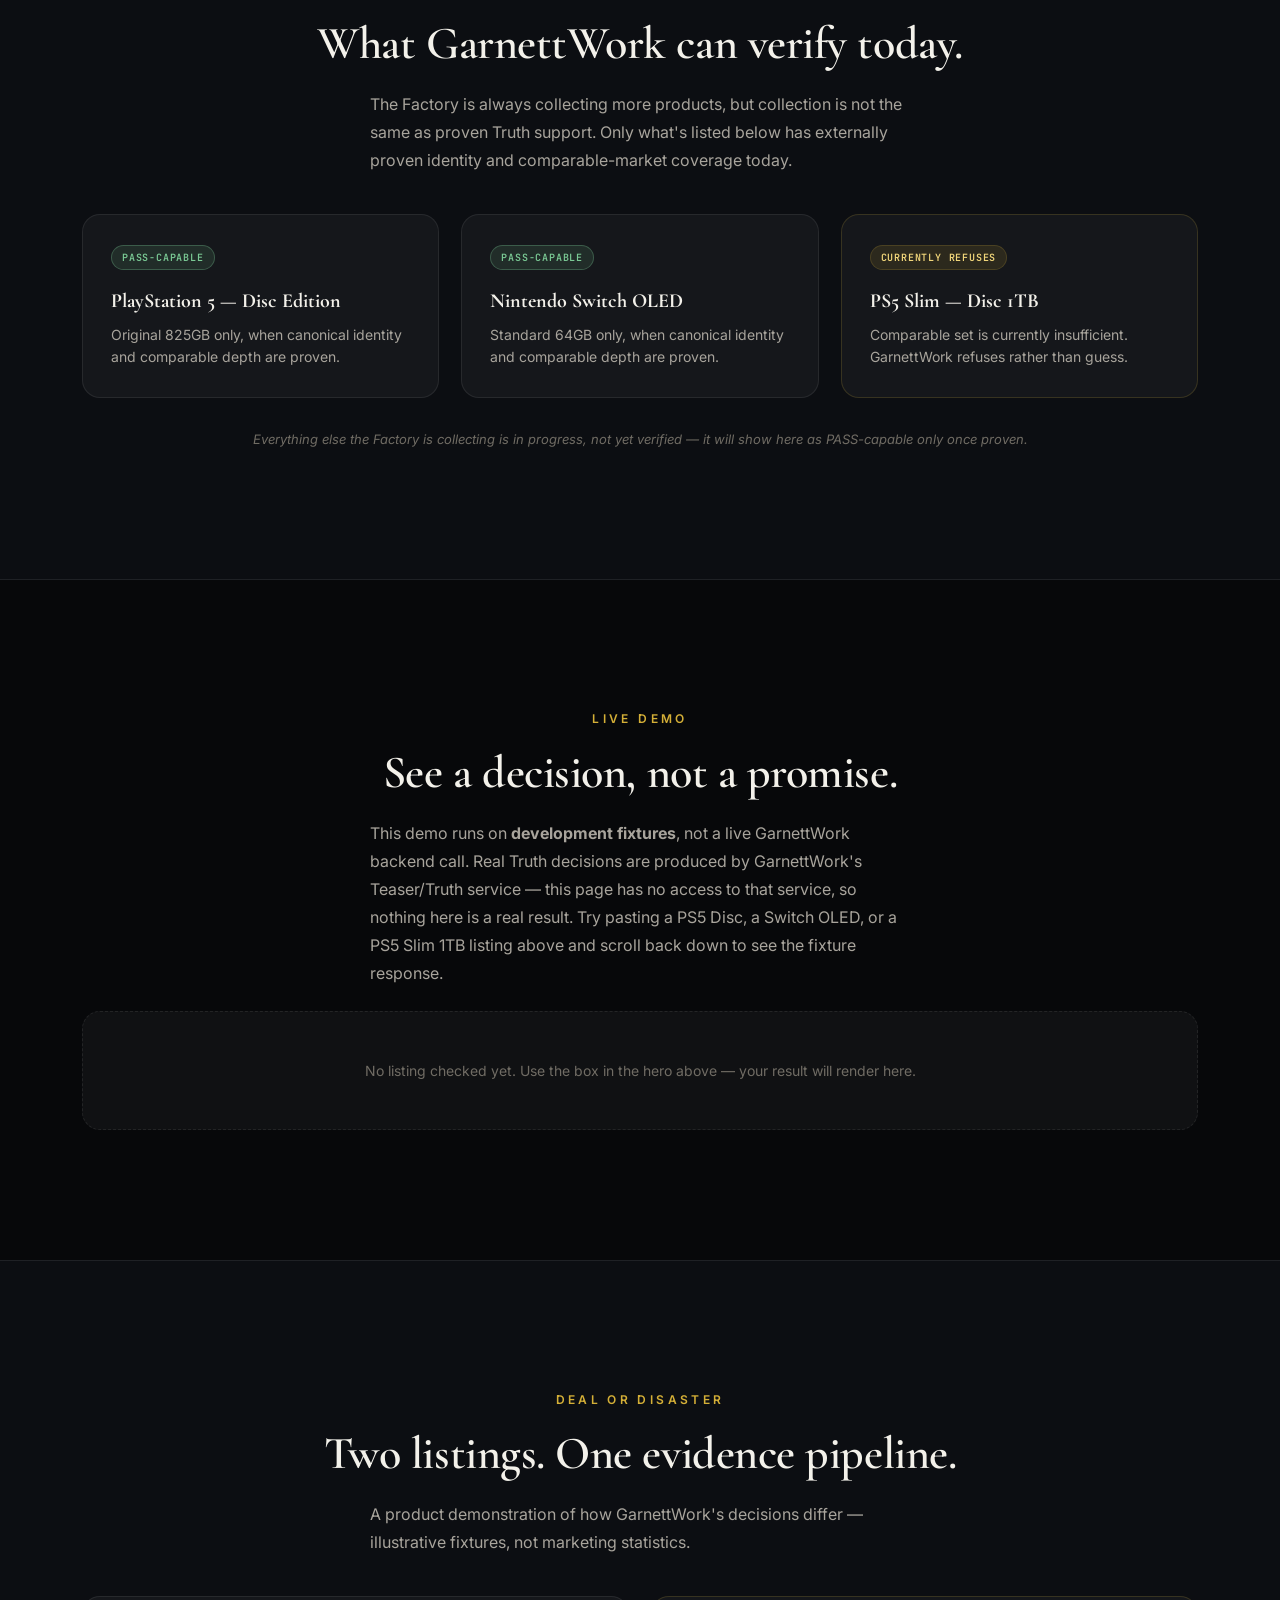
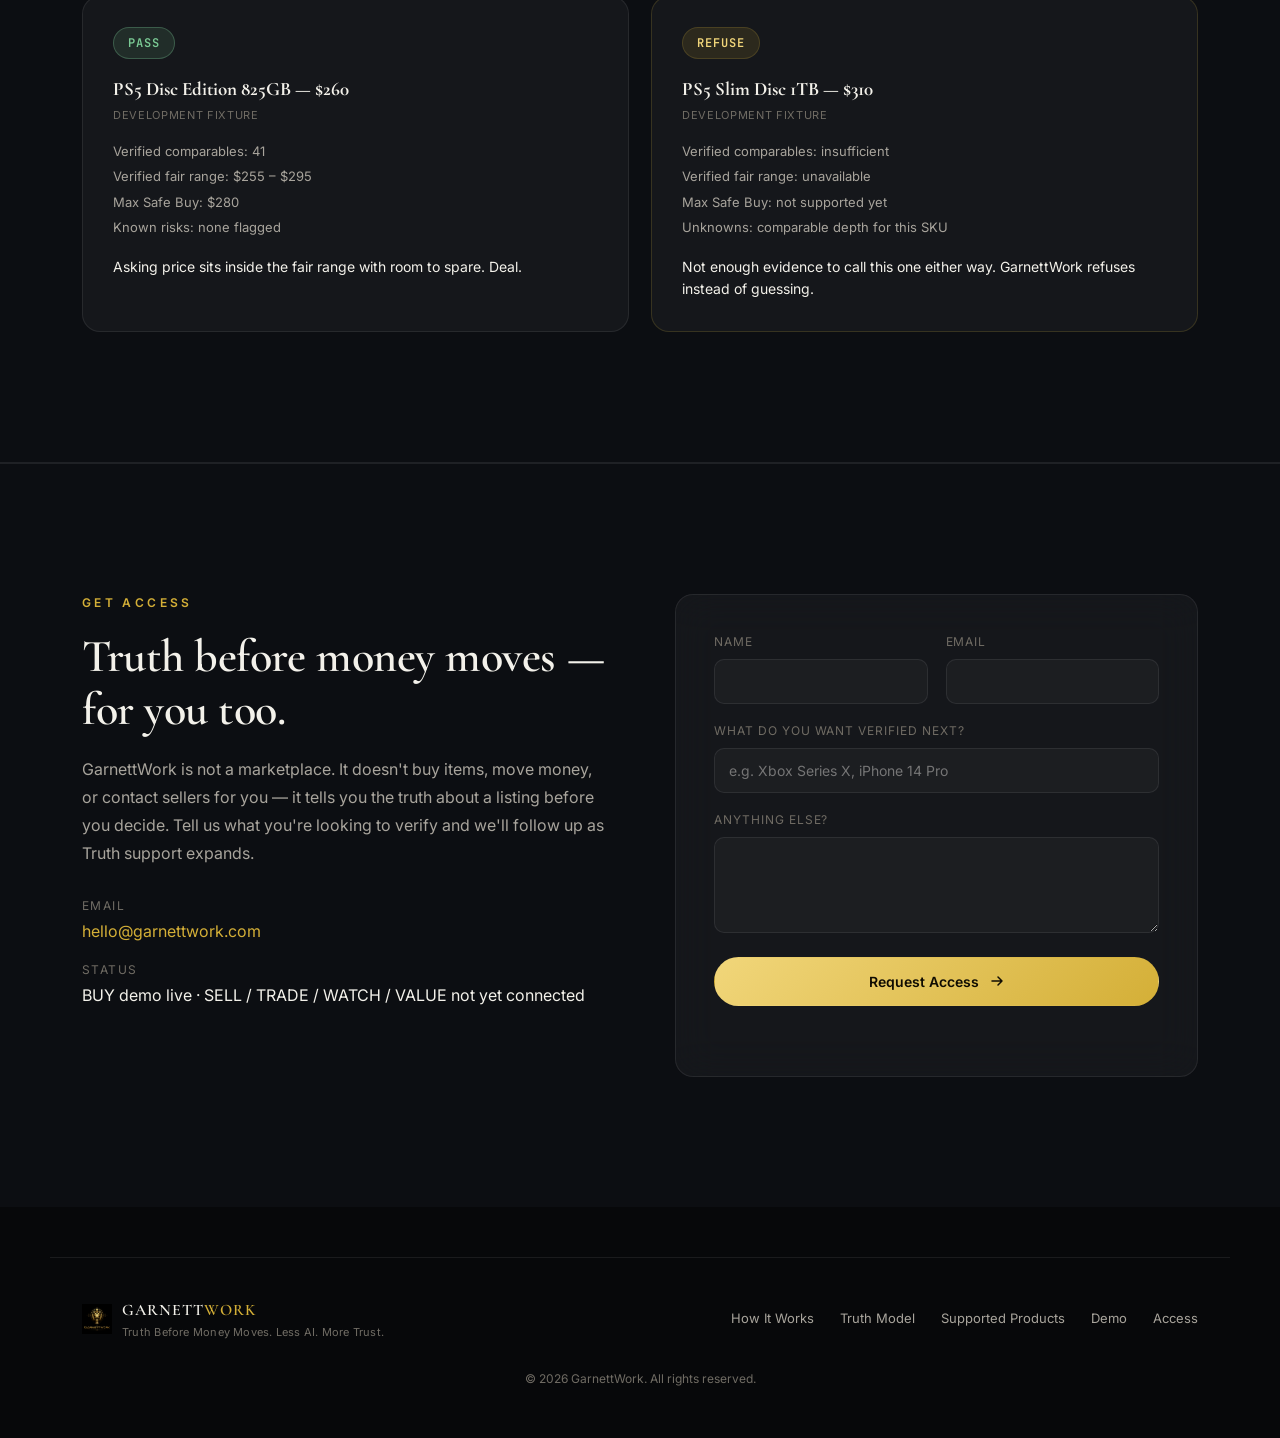
==== commit 790b76ed: "Rebuild site as the real GarnettWork product, not a consulting brand Replace the generic consulting " ====
--- a/index.html
+++ b/index.html
@@ -3,12 +3,12 @@
 <head>
 <meta charset="UTF-8">
 <meta name="viewport" content="width=device-width, initial-scale=1.0">
-<title>GarnettWork — Strategic Intelligence. Engineered Growth.</title>
-<meta name="description" content="GarnettWork is a strategic consulting and business intelligence firm delivering data-driven growth, workforce strategy, and technology transformation.">
+<title>GarnettWork — Truth Before Money Moves</title>
+<meta name="description" content="GarnettWork is an independent decision layer for secondhand commerce. Paste a listing and know your Max Safe Buy before money moves — PASS, FAIL, or REFUSE, with evidence.">
 <link rel="icon" type="image/webp" href="assets/images/logo.webp">
 <link rel="preconnect" href="https://fonts.googleapis.com">
 <link rel="preconnect" href="https://fonts.gstatic.com" crossorigin>
-<link href="https://fonts.googleapis.com/css2?family=Cormorant+Garamond:wght@500;600;700&family=Inter:wght@300;400;500;600;700&display=swap" rel="stylesheet">
+<link href="https://fonts.googleapis.com/css2?family=Cormorant+Garamond:wght@500;600;700&family=Inter:wght@300;400;500;600;700&family=JetBrains+Mono:wght@400;500;600&display=swap" rel="stylesheet">
 <link rel="stylesheet" href="css/style.css">
 </head>
 <body>
@@ -24,17 +24,17 @@
 <!-- Nav -->
 <header class="nav" id="nav">
   <div class="nav-inner">
+    <!-- Logo component: swap assets/images/logo.webp to update brand mark without touching layout -->
     <a href="#top" class="brand">
       <img src="assets/images/logo.webp" alt="GarnettWork logo" class="brand-mark">
       <span class="brand-name">GARNETT<span class="accent">WORK</span></span>
     </a>
     <nav class="nav-links" id="navLinks">
-      <a href="#about">About</a>
-      <a href="#services">Services</a>
-      <a href="#process">Process</a>
-      <a href="#results">Results</a>
-      <a href="#testimonials">Clients</a>
-      <a href="#contact" class="nav-cta">Start a Project</a>
+      <a href="#how-it-works">How It Works</a>
+      <a href="#truth-model">Truth Model</a>
+      <a href="#supported">Supported Products</a>
+      <a href="#demo">Demo</a>
+      <a href="#access" class="nav-cta">Get Access</a>
     </nav>
     <button class="nav-toggle" id="navToggle" aria-label="Toggle menu">
       <span></span><span></span><span></span>
@@ -50,225 +50,260 @@
     <div class="grid-lines"></div>
   </div>
   <div class="hero-content">
-    <p class="eyebrow reveal">Strategy &middot; Intelligence &middot; Execution</p>
+    <p class="eyebrow reveal">Truth Before Money Moves</p>
     <h1 class="hero-title reveal">
-      We build the <span class="italic">edge</span><br>
-      that moves you <span class="gold-text">first.</span>
+      Know your <span class="gold-text">max safe buy</span><br>
+      before money <span class="italic">moves.</span>
     </h1>
     <p class="hero-sub reveal">
-      GarnettWork is a strategic consulting house for founders and operators who refuse
-      to compete on luck. We fuse data intelligence, workforce strategy, and technology
-      to engineer outcomes — not deliver decks.
-    </p>
-    <div class="hero-actions reveal">
-      <a href="#contact" class="btn btn-primary">
-        <span>Start a Project</span>
-        <svg width="16" height="16" viewBox="0 0 16 16" fill="none"><path d="M3 8h10M9 4l4 4-4 4" stroke="currentColor" stroke-width="1.5" stroke-linecap="round" stroke-linejoin="round"/></svg>
-      </a>
-      <a href="#services" class="btn btn-ghost">Explore Services</a>
+      Paste a secondhand listing and GarnettWork checks identity, market evidence, and
+      price risk — then returns <strong>PASS</strong>, <strong>FAIL</strong>, or
+      <strong>REFUSE</strong>, with the evidence behind it. No evidence, no confident
+      answer. Less AI. More trust.
+    </p>
+
+    <div class="hero-check reveal glass-card">
+      <div class="intent-row" id="intentRow">
+        <button class="intent-pill active" data-intent="BUY">BUY</button>
+        <button class="intent-pill" data-intent="SELL" disabled>SELL <span class="pill-tag">Not connected</span></button>
+        <button class="intent-pill" data-intent="TRADE" disabled>TRADE <span class="pill-tag">Not connected</span></button>
+        <button class="intent-pill" data-intent="WATCH" disabled>WATCH <span class="pill-tag">Not connected</span></button>
+        <button class="intent-pill" data-intent="VALUE" disabled>VALUE <span class="pill-tag">Not connected</span></button>
+      </div>
+      <form class="listing-form" id="listingForm">
+        <input
+          type="text"
+          id="listingInput"
+          placeholder="Paste a listing URL or description — e.g. &ldquo;PS5 Disc Edition 825GB, asking $260&rdquo;"
+          autocomplete="off"
+        >
+        <button type="submit" class="btn btn-primary">
+          <span>Check This Listing</span>
+          <svg width="16" height="16" viewBox="0 0 16 16" fill="none"><path d="M3 8h10M9 4l4 4-4 4" stroke="currentColor" stroke-width="1.5" stroke-linecap="round" stroke-linejoin="round"/></svg>
+        </button>
+      </form>
+      <p class="hero-check-note">Demo mode — BUY only, illustrative fixtures. See <a href="#demo">why</a> below.</p>
     </div>
   </div>
   <div class="hero-marquee">
     <div class="marquee-track">
-      <span>Strategic Planning</span><span>&bull;</span>
-      <span>Data Intelligence</span><span>&bull;</span>
-      <span>Workforce Design</span><span>&bull;</span>
-      <span>Technology Transformation</span><span>&bull;</span>
-      <span>Growth Architecture</span><span>&bull;</span>
-      <span>Strategic Planning</span><span>&bull;</span>
-      <span>Data Intelligence</span><span>&bull;</span>
-      <span>Workforce Design</span><span>&bull;</span>
-      <span>Technology Transformation</span><span>&bull;</span>
-      <span>Growth Architecture</span><span>&bull;</span>
-    </div>
-  </div>
-</section>
-
-<!-- Stats -->
-<section class="stats">
-  <div class="stats-inner">
-    <div class="stat reveal">
-      <span class="stat-num" data-count="180">0</span><span class="stat-suffix">+</span>
-      <p>Engagements delivered</p>
-    </div>
-    <div class="stat reveal">
-      <span class="stat-num" data-count="97">0</span><span class="stat-suffix">%</span>
-      <p>Client retention rate</p>
-    </div>
-    <div class="stat reveal">
-      <span class="stat-num" data-count="4.2">0</span><span class="stat-suffix">x</span>
-      <p>Average growth multiple</p>
-    </div>
-    <div class="stat reveal">
-      <span class="stat-num" data-count="12">0</span><span class="stat-suffix">yrs</span>
-      <p>Operating experience</p>
-    </div>
-  </div>
-</section>
-
-<!-- About -->
-<section class="about" id="about">
-  <div class="section-inner about-grid">
-    <div class="about-visual reveal">
-      <div class="glass-card crest-card">
-        <img src="assets/images/logo.webp" alt="GarnettWork crest" class="crest-img">
-      </div>
-    </div>
-    <div class="about-copy reveal">
-      <p class="eyebrow">Who We Are</p>
-      <h2 class="section-title">Built like a crown. Run like a system.</h2>
-      <p class="body-text">
-        GarnettWork was founded on a simple premise: most businesses don't lose because
-        they lack effort — they lose because they lack architecture. We are the strategic
-        counterpart that turns ambition into a repeatable system, pairing boardroom-level
-        thinking with hands-on, technical execution.
-      </p>
-      <p class="body-text">
-        Every engagement starts with the same discipline a chess grandmaster brings to the
-        board: see the whole position, protect the king, and play three moves ahead.
-      </p>
-      <div class="about-points">
-        <div class="point">
-          <span class="point-num">01</span>
-          <p>Data-first decision making, not gut instinct</p>
-        </div>
-        <div class="point">
-          <span class="point-num">02</span>
-          <p>Lean, senior teams — no bloated account layers</p>
-        </div>
-        <div class="point">
-          <span class="point-num">03</span>
-          <p>Systems built to outlast the engagement</p>
-        </div>
-      </div>
-    </div>
-  </div>
-</section>
-
-<!-- Services -->
-<section class="services" id="services">
-  <div class="section-inner">
-    <p class="eyebrow center reveal">What We Do</p>
-    <h2 class="section-title center reveal">Four disciplines. One outcome.</h2>
+      <span>IDENTITY VERIFIED</span><span>&bull;</span>
+      <span>MARKET EVIDENCE</span><span>&bull;</span>
+      <span>MAX SAFE BUY</span><span>&bull;</span>
+      <span>RECEIPT</span><span>&bull;</span>
+      <span>REFUSE WHEN UNSURE</span><span>&bull;</span>
+      <span>IDENTITY VERIFIED</span><span>&bull;</span>
+      <span>MARKET EVIDENCE</span><span>&bull;</span>
+      <span>MAX SAFE BUY</span><span>&bull;</span>
+      <span>RECEIPT</span><span>&bull;</span>
+      <span>REFUSE WHEN UNSURE</span><span>&bull;</span>
+    </div>
+  </div>
+</section>
+
+<!-- Truth Model -->
+<section class="truth-model" id="truth-model">
+  <div class="section-inner">
+    <p class="eyebrow center reveal">The Truth Vocabulary</p>
+    <h2 class="section-title center reveal">Three results. No hedging.</h2>
+    <p class="body-text center reveal" style="margin-left:auto;margin-right:auto;">
+      GarnettWork never converts uncertainty into a confident-sounding answer. If the
+      evidence isn't there, it says so.
+    </p>
+    <div class="truth-grid">
+      <div class="truth-card truth-pass reveal">
+        <span class="truth-badge">PASS</span>
+        <p>Identity and comparable market evidence support the asking price. This is a justified buy.</p>
+      </div>
+      <div class="truth-card truth-fail reveal">
+        <span class="truth-badge">FAIL</span>
+        <p>Identity or evidence contradicts the listing — wrong model, inflated price, or a known risk pattern.</p>
+      </div>
+      <div class="truth-card truth-refuse reveal">
+        <span class="truth-badge">REFUSE</span>
+        <p>Evidence is insufficient to say either way. GarnettWork will not guess — it tells you what's missing.</p>
+      </div>
+    </div>
+  </div>
+</section>
+
+<!-- How It Works -->
+<section class="process" id="how-it-works">
+  <div class="section-inner">
+    <p class="eyebrow center reveal">How It Works</p>
+    <h2 class="section-title center reveal">One evidence pipeline, every time.</h2>
+    <div class="pipeline reveal">
+      <div class="pipeline-step"><span>listing</span></div>
+      <div class="pipeline-arrow">&rarr;</div>
+      <div class="pipeline-step"><span>identity</span></div>
+      <div class="pipeline-arrow">&rarr;</div>
+      <div class="pipeline-step"><span>market evidence</span></div>
+      <div class="pipeline-arrow">&rarr;</div>
+      <div class="pipeline-step"><span>decision</span></div>
+      <div class="pipeline-arrow">&rarr;</div>
+      <div class="pipeline-step"><span>receipt</span></div>
+      <div class="pipeline-arrow">&rarr;</div>
+      <div class="pipeline-step"><span>outcome</span></div>
+      <div class="pipeline-arrow">&rarr;</div>
+      <div class="pipeline-step pipeline-step-final"><span>Market Memory</span></div>
+    </div>
+    <p class="body-text center reveal" style="margin:32px auto 0;">
+      Every decision GarnettWork returns produces a receipt — the evidence that produced it —
+      and every outcome feeds back into Market Memory, sharpening future evidence.
+    </p>
+  </div>
+</section>
+
+<!-- Product Concepts (replaces fabricated stats) -->
+<section class="services" id="concepts">
+  <div class="section-inner">
+    <p class="eyebrow center reveal">What GarnettWork Checks</p>
+    <h2 class="section-title center reveal">Five questions, answered honestly.</h2>
     <div class="services-grid">
       <article class="service-card reveal">
         <div class="service-icon">
-          <svg width="28" height="28" viewBox="0 0 24 24" fill="none"><path d="M3 12h4l3-9 4 18 3-9h4" stroke="currentColor" stroke-width="1.5" stroke-linecap="round" stroke-linejoin="round"/></svg>
-        </div>
-        <h3>Strategic Planning</h3>
-        <p>Clear-eyed roadmaps that turn a five-year vision into a ninety-day plan your team can actually execute.</p>
-        <a href="#contact" class="service-link">Learn more &rarr;</a>
+          <svg width="28" height="28" viewBox="0 0 24 24" fill="none"><path d="M9 12l2 2 4-4M12 3l8 4v5c0 5-3.5 8.5-8 9-4.5-.5-8-4-8-9V7l8-4z" stroke="currentColor" stroke-width="1.5" stroke-linecap="round" stroke-linejoin="round"/></svg>
+        </div>
+        <h3>Identity Verified</h3>
+        <p>Is this actually the model the seller claims — or a lookalike, a different revision, a different bundle?</p>
       </article>
       <article class="service-card reveal">
         <div class="service-icon">
           <svg width="28" height="28" viewBox="0 0 24 24" fill="none"><path d="M4 19V10M12 19V5M20 19v-7" stroke="currentColor" stroke-width="1.5" stroke-linecap="round" stroke-linejoin="round"/></svg>
         </div>
-        <h3>Data Intelligence</h3>
-        <p>Dashboards and modeling that replace opinion with evidence — built for operators, not analysts.</p>
-        <a href="#contact" class="service-link">Learn more &rarr;</a>
-      </article>
-      <article class="service-card reveal">
-        <div class="service-icon">
-          <svg width="28" height="28" viewBox="0 0 24 24" fill="none"><circle cx="12" cy="7" r="3" stroke="currentColor" stroke-width="1.5"/><path d="M5 21c0-4 3-6 7-6s7 2 7 6" stroke="currentColor" stroke-width="1.5" stroke-linecap="round"/></svg>
-        </div>
-        <h3>Workforce Design</h3>
-        <p>Org structures, hiring roadmaps, and incentive systems built for the company you're becoming.</p>
-        <a href="#contact" class="service-link">Learn more &rarr;</a>
-      </article>
-      <article class="service-card reveal">
-        <div class="service-icon">
-          <svg width="28" height="28" viewBox="0 0 24 24" fill="none"><rect x="3" y="4" width="18" height="16" rx="2" stroke="currentColor" stroke-width="1.5"/><path d="M3 9h18M8 4v5" stroke="currentColor" stroke-width="1.5"/></svg>
-        </div>
-        <h3>Technology Transformation</h3>
-        <p>Modern tooling and automation that removes friction so your team can move at market speed.</p>
-        <a href="#contact" class="service-link">Learn more &rarr;</a>
-      </article>
-    </div>
-  </div>
-</section>
-
-<!-- Process -->
-<section class="process" id="process">
-  <div class="section-inner">
-    <p class="eyebrow center reveal">How We Work</p>
-    <h2 class="section-title center reveal">A system, not a sales cycle.</h2>
-    <div class="timeline">
-      <div class="timeline-item reveal">
-        <div class="timeline-marker">01</div>
-        <div class="timeline-copy">
-          <h3>Diagnose</h3>
-          <p>We audit the business end-to-end — operations, data, people, tech — and surface the three constraints actually holding you back.</p>
-        </div>
-      </div>
-      <div class="timeline-item reveal">
-        <div class="timeline-marker">02</div>
-        <div class="timeline-copy">
-          <h3>Design</h3>
-          <p>We architect a plan with sequenced milestones, owners, and measurable checkpoints — no vague strategy decks.</p>
-        </div>
-      </div>
-      <div class="timeline-item reveal">
-        <div class="timeline-marker">03</div>
-        <div class="timeline-copy">
-          <h3>Deploy</h3>
-          <p>Our team embeds alongside yours to implement the plan, transfer the systems, and build internal ownership.</p>
-        </div>
-      </div>
-      <div class="timeline-item reveal">
-        <div class="timeline-marker">04</div>
-        <div class="timeline-copy">
-          <h3>Compound</h3>
-          <p>We stay on as a strategic partner, refining the system quarterly so gains compound instead of decay.</p>
-        </div>
-      </div>
-    </div>
-  </div>
-</section>
-
-<!-- Results / Banner -->
-<section class="cta-banner" id="results">
-  <div class="section-inner cta-banner-inner reveal">
-    <h2>Ready to play the position that wins?</h2>
-    <p>Tell us where the business is today. We'll show you the three-move plan to where it needs to be.</p>
-    <a href="#contact" class="btn btn-primary btn-lg">Book a Strategy Call</a>
-  </div>
-</section>
-
-<!-- Testimonials -->
-<section class="testimonials" id="testimonials">
-  <div class="section-inner">
-    <p class="eyebrow center reveal">Client Results</p>
-    <h2 class="section-title center reveal">Trusted by operators who move fast.</h2>
-    <div class="testi-grid">
-      <blockquote class="testi-card reveal">
-        <p>&ldquo;GarnettWork didn't hand us a strategy deck — they rebuilt how we make decisions. Revenue is up 3.6x in fourteen months.&rdquo;</p>
-        <footer>— Founder, Logistics Platform</footer>
-      </blockquote>
-      <blockquote class="testi-card reveal">
-        <p>&ldquo;The workforce redesign alone paid for the entire engagement in the first quarter. Sharp, senior, no fluff.&rdquo;</p>
-        <footer>— COO, Healthcare Services Group</footer>
-      </blockquote>
-      <blockquote class="testi-card reveal">
-        <p>&ldquo;They think three moves ahead. Every recommendation had the next two already mapped out.&rdquo;</p>
-        <footer>— CEO, Consumer Brand</footer>
-      </blockquote>
-    </div>
-  </div>
-</section>
-
-<!-- Contact -->
-<section class="contact" id="contact">
+        <h3>Market Evidence</h3>
+        <p>What do genuinely comparable listings actually support — not a rough guess, a counted sample.</p>
+      </article>
+      <article class="service-card reveal">
+        <div class="service-icon">
+          <svg width="28" height="28" viewBox="0 0 24 24" fill="none"><path d="M12 2v20M17 5H9.5a3.5 3.5 0 000 7h5a3.5 3.5 0 010 7H6" stroke="currentColor" stroke-width="1.5" stroke-linecap="round" stroke-linejoin="round"/></svg>
+        </div>
+        <h3>Max Safe Buy</h3>
+        <p>The maximum price the evidence actually justifies for this item, in this condition, right now.</p>
+      </article>
+      <article class="service-card reveal">
+        <div class="service-icon">
+          <svg width="28" height="28" viewBox="0 0 24 24" fill="none"><rect x="4" y="3" width="16" height="18" rx="2" stroke="currentColor" stroke-width="1.5"/><path d="M8 8h8M8 12h8M8 16h5" stroke="currentColor" stroke-width="1.5" stroke-linecap="round"/></svg>
+        </div>
+        <h3>Receipt</h3>
+        <p>Every decision comes with the evidence that produced it — so you can check GarnettWork's work.</p>
+      </article>
+      <article class="service-card reveal">
+        <div class="service-icon">
+          <svg width="28" height="28" viewBox="0 0 24 24" fill="none"><circle cx="12" cy="12" r="9" stroke="currentColor" stroke-width="1.5"/><path d="M12 8v5M12 16h.01" stroke="currentColor" stroke-width="1.5" stroke-linecap="round"/></svg>
+        </div>
+        <h3>Refuse</h3>
+        <p>When GarnettWork doesn't know enough, it says so — instead of guessing with confidence.</p>
+      </article>
+    </div>
+  </div>
+</section>
+
+<!-- Currently Supported / Factory status -->
+<section class="supported" id="supported">
+  <div class="section-inner">
+    <p class="eyebrow center reveal">Proven Truth Support</p>
+    <h2 class="section-title center reveal">What GarnettWork can verify today.</h2>
+    <p class="body-text center reveal" style="margin:0 auto 40px;">
+      The Factory is always collecting more products, but collection is not the same as
+      proven Truth support. Only what's listed below has externally proven identity and
+      comparable-market coverage today.
+    </p>
+    <div class="supported-grid">
+      <div class="supported-card supported-pass reveal">
+        <span class="truth-badge truth-badge-sm">PASS-CAPABLE</span>
+        <h3>PlayStation 5 — Disc Edition</h3>
+        <p>Original 825GB only, when canonical identity and comparable depth are proven.</p>
+      </div>
+      <div class="supported-card supported-pass reveal">
+        <span class="truth-badge truth-badge-sm">PASS-CAPABLE</span>
+        <h3>Nintendo Switch OLED</h3>
+        <p>Standard 64GB only, when canonical identity and comparable depth are proven.</p>
+      </div>
+      <div class="supported-card supported-refuse reveal">
+        <span class="truth-badge truth-badge-sm truth-badge-refuse-sm">CURRENTLY REFUSES</span>
+        <h3>PS5 Slim — Disc 1TB</h3>
+        <p>Comparable set is currently insufficient. GarnettWork refuses rather than guess.</p>
+      </div>
+    </div>
+    <p class="factory-note reveal">
+      Everything else the Factory is collecting is <em>in progress</em>, not yet verified —
+      it will show here as PASS-capable only once proven.
+    </p>
+  </div>
+</section>
+
+<!-- Demo -->
+<section class="demo" id="demo">
+  <div class="section-inner">
+    <p class="eyebrow center reveal">Live Demo</p>
+    <h2 class="section-title center reveal">See a decision, not a promise.</h2>
+    <p class="body-text center reveal" style="margin:0 auto 20px;">
+      This demo runs on <strong>development fixtures</strong>, not a live GarnettWork backend call.
+      Real Truth decisions are produced by GarnettWork's Teaser/Truth service — this page has no
+      access to that service, so nothing here is a real result. Try pasting a PS5 Disc, a Switch OLED,
+      or a PS5 Slim 1TB listing above and scroll back down to see the fixture response.
+    </p>
+    <div class="demo-result-wrap reveal" id="demoResultWrap">
+      <div class="demo-empty" id="demoEmpty">
+        <p>No listing checked yet. Use the box in the hero above — your result will render here.</p>
+      </div>
+    </div>
+  </div>
+</section>
+
+<!-- Deal or Disaster -->
+<section class="deal-disaster" id="deal-or-disaster">
+  <div class="section-inner">
+    <p class="eyebrow center reveal">Deal or Disaster</p>
+    <h2 class="section-title center reveal">Two listings. One evidence pipeline.</h2>
+    <p class="body-text center reveal" style="margin:0 auto 40px;">
+      A product demonstration of how GarnettWork's decisions differ — illustrative fixtures,
+      not marketing statistics.
+    </p>
+    <div class="dd-grid">
+      <div class="dd-card dd-deal reveal">
+        <span class="truth-badge">PASS</span>
+        <h3>PS5 Disc Edition 825GB — $260</h3>
+        <p class="dd-fixture-tag">Development fixture</p>
+        <ul>
+          <li>Verified comparables: 41</li>
+          <li>Verified fair range: $255 – $295</li>
+          <li>Max Safe Buy: $280</li>
+          <li>Known risks: none flagged</li>
+        </ul>
+        <p class="dd-verdict">Asking price sits inside the fair range with room to spare. Deal.</p>
+      </div>
+      <div class="dd-card dd-disaster reveal">
+        <span class="truth-badge truth-badge-refuse">REFUSE</span>
+        <h3>PS5 Slim Disc 1TB — $310</h3>
+        <p class="dd-fixture-tag">Development fixture</p>
+        <ul>
+          <li>Verified comparables: insufficient</li>
+          <li>Verified fair range: unavailable</li>
+          <li>Max Safe Buy: not supported yet</li>
+          <li>Unknowns: comparable depth for this SKU</li>
+        </ul>
+        <p class="dd-verdict">Not enough evidence to call this one either way. GarnettWork refuses instead of guessing.</p>
+      </div>
+    </div>
+  </div>
+</section>
+
+<!-- Access -->
+<section class="contact" id="access">
   <div class="section-inner contact-grid">
     <div class="contact-copy reveal">
-      <p class="eyebrow">Get In Touch</p>
-      <h2 class="section-title">Let's architect your next move.</h2>
+      <p class="eyebrow">Get Access</p>
+      <h2 class="section-title">Truth before money moves — for you too.</h2>
       <p class="body-text">
-        Share a few details about your business and current challenge. We respond to every
-        inquiry within one business day.
+        GarnettWork is not a marketplace. It doesn't buy items, move money, or contact
+        sellers for you — it tells you the truth about a listing before you decide.
+        Tell us what you're looking to verify and we'll follow up as Truth support expands.
       </p>
       <div class="contact-info">
         <div><span>Email</span><a href="mailto:hello@garnettwork.com">hello@garnettwork.com</a></div>
-        <div><span>Based in</span><p>United States &middot; Remote-first</p></div>
+        <div><span>Status</span><p>BUY demo live &middot; SELL / TRADE / WATCH / VALUE not yet connected</p></div>
       </div>
     </div>
     <form class="contact-form glass-card reveal" id="contactForm">
@@ -283,15 +318,15 @@
         </div>
       </div>
       <div class="form-group">
-        <label for="company">Company</label>
-        <input type="text" id="company" name="company">
+        <label for="product">What do you want verified next?</label>
+        <input type="text" id="product" name="product" placeholder="e.g. Xbox Series X, iPhone 14 Pro">
       </div>
       <div class="form-group">
-        <label for="message">What's the challenge?</label>
-        <textarea id="message" name="message" rows="4" required></textarea>
+        <label for="message">Anything else?</label>
+        <textarea id="message" name="message" rows="4"></textarea>
       </div>
       <button type="submit" class="btn btn-primary btn-full">
-        <span>Send Message</span>
+        <span>Request Access</span>
         <svg width="16" height="16" viewBox="0 0 16 16" fill="none"><path d="M3 8h10M9 4l4 4-4 4" stroke="currentColor" stroke-width="1.5" stroke-linecap="round" stroke-linejoin="round"/></svg>
       </button>
       <p class="form-note" id="formNote"></p>
@@ -304,14 +339,17 @@
   <div class="section-inner footer-inner">
     <div class="footer-brand">
       <img src="assets/images/logo.webp" alt="GarnettWork logo" class="brand-mark">
-      <span class="brand-name">GARNETT<span class="accent">WORK</span></span>
+      <div class="footer-brand-text">
+        <span class="brand-name">GARNETT<span class="accent">WORK</span></span>
+        <span class="footer-tagline">Truth Before Money Moves. Less AI. More Trust.</span>
+      </div>
     </div>
     <nav class="footer-links">
-      <a href="#about">About</a>
-      <a href="#services">Services</a>
-      <a href="#process">Process</a>
-      <a href="#testimonials">Clients</a>
-      <a href="#contact">Contact</a>
+      <a href="#how-it-works">How It Works</a>
+      <a href="#truth-model">Truth Model</a>
+      <a href="#supported">Supported Products</a>
+      <a href="#demo">Demo</a>
+      <a href="#access">Access</a>
     </nav>
     <p class="footer-copy">&copy; <span id="year"></span> GarnettWork. All rights reserved.</p>
   </div>
--- a/css/style.css
+++ b/css/style.css
@@ -281,47 +281,125 @@
 .marquee-track span:nth-child(2n){ color: var(--gold); }
 @keyframes marquee{ from{ transform: translateX(0); } to{ transform: translateX(-50%); } }
 
-/* ===== Stats ===== */
-.stats{ padding: 90px 0; border-bottom: 1px solid var(--border-soft); }
-.stats-inner{
-  max-width: 1180px; margin: 0 auto; padding: 0 32px;
-  display:grid; grid-template-columns: repeat(4, 1fr); gap: 32px;
-  text-align:center;
-}
-.stat{ position:relative; }
-.stat-num{
-  font-family: var(--font-serif); font-size: clamp(38px,4vw,56px); font-weight:600;
-  color: var(--gold);
-}
-.stat-suffix{
-  font-family: var(--font-serif); font-size: clamp(24px,3vw,34px); font-weight:600; color: var(--gold);
-}
-.stat p{ color: var(--text-dim); font-size: 14px; margin-top: 8px; }
-
-/* ===== About ===== */
-.about{ padding: 130px 0; }
-.about-grid{ display:grid; grid-template-columns: 0.9fr 1.1fr; gap: 80px; align-items:center; }
-.crest-card{
-  padding: 60px; display:flex; align-items:center; justify-content:center;
-  position: relative;
-  background: radial-gradient(circle at 50% 30%, rgba(212,175,55,0.10), transparent 65%), var(--surface);
-}
-.crest-card::before{
-  content:''; position:absolute; inset:0; border-radius: var(--radius);
-  border: 1px solid var(--border);
-  animation: rotateBorder 20s linear infinite;
-  mask: linear-gradient(#fff, transparent 40%);
-}
-.crest-img{ width: 100%; max-width: 320px; filter: drop-shadow(0 20px 40px rgba(0,0,0,0.5)); }
-.about-points{ margin-top: 32px; display:flex; flex-direction:column; gap:18px; }
-.point{ display:flex; align-items:flex-start; gap:16px; }
-.point-num{
-  font-family: var(--font-serif); color: var(--gold); font-weight:600; font-size: 15px;
-  border: 1px solid var(--border); border-radius: 50%;
-  width: 34px; height: 34px; display:flex; align-items:center; justify-content:center;
-  flex-shrink:0;
-}
-.point p{ color: var(--text-dim); font-size: 15px; padding-top: 6px; }
+/* ===== Hero check / intent pills ===== */
+.hero-check{
+  margin: 44px auto 0; max-width: 640px; padding: 26px; text-align:left;
+}
+.intent-row{ display:flex; flex-wrap:wrap; gap: 10px; margin-bottom: 18px; }
+.intent-pill{
+  font-size: 12px; font-weight:600; letter-spacing: 0.04em;
+  padding: 9px 14px; border-radius: 999px;
+  background: var(--surface); border: 1px solid var(--border-soft); color: var(--text-dim);
+  display:flex; align-items:center; gap:8px;
+  transition: all 0.3s ease;
+}
+.intent-pill.active{
+  background: rgba(212,175,55,0.12); border-color: var(--border); color: var(--gold-light);
+}
+.intent-pill:disabled{ opacity: 0.55; cursor: not-allowed; }
+.pill-tag{
+  font-size: 9px; letter-spacing: 0.06em; text-transform:uppercase; color: var(--text-faint);
+  background: rgba(255,255,255,0.05); padding: 2px 6px; border-radius: 999px;
+}
+.listing-form{ display:flex; gap: 10px; flex-wrap:wrap; }
+.listing-form input{
+  flex: 1 1 260px;
+  background: rgba(255,255,255,0.03);
+  border: 1px solid var(--border-soft); border-radius: var(--radius-sm);
+  padding: 14px 16px; color: var(--text); font-size: 14px;
+  transition: border-color 0.3s ease, background 0.3s ease;
+}
+.listing-form input:focus{ outline:none; border-color: var(--gold); background: rgba(212,175,55,0.04); }
+.hero-check-note{ margin-top: 14px; font-size: 12px; color: var(--text-faint); }
+.hero-check-note a{ color: var(--gold); text-decoration: underline; }
+
+/* ===== Truth badges (shared) ===== */
+.truth-badge{
+  display:inline-block; font-family: 'JetBrains Mono', monospace;
+  font-size: 12px; font-weight:600; letter-spacing: 0.08em;
+  padding: 6px 14px; border-radius: 999px; margin-bottom: 16px;
+  background: rgba(122,201,148,0.12); color: #7ac994; border: 1px solid rgba(122,201,148,0.3);
+}
+.truth-badge-refuse, .truth-badge-refuse-sm{
+  background: rgba(212,175,55,0.12); color: var(--gold-light); border-color: var(--border);
+}
+.truth-badge-sm{ font-size: 10px; padding: 4px 10px; }
+.truth-fail .truth-badge{ background: rgba(224,108,108,0.12); color: #e06c6c; border-color: rgba(224,108,108,0.3); }
+
+/* ===== Truth Model ===== */
+.truth-model{ padding: 110px 0; background: var(--bg-alt); border-top: 1px solid var(--border-soft); border-bottom: 1px solid var(--border-soft); }
+.truth-grid{ margin-top: 48px; display:grid; grid-template-columns: repeat(3,1fr); gap: 22px; }
+.truth-card{
+  padding: 30px; border-radius: var(--radius);
+  background: var(--surface); border: 1px solid var(--border-soft);
+}
+.truth-card p{ color: var(--text-dim); font-size: 14px; line-height: 1.7; }
+
+/* ===== Pipeline (How It Works) ===== */
+.process{ padding: 130px 0; }
+.pipeline{
+  margin-top: 56px; display:flex; flex-wrap:wrap; align-items:center; justify-content:center; gap: 10px;
+}
+.pipeline-step{
+  padding: 14px 20px; border-radius: 999px;
+  background: var(--surface); border: 1px solid var(--border-soft);
+  font-family: 'JetBrains Mono', monospace; font-size: 13px; color: var(--text-dim);
+  letter-spacing: 0.02em;
+}
+.pipeline-step-final{ border-color: var(--border); color: var(--gold-light); background: rgba(212,175,55,0.08); }
+.pipeline-arrow{ color: var(--gold-dim); font-size: 16px; }
+
+/* ===== Supported products ===== */
+.supported{ padding: 130px 0; background: var(--bg-alt); border-top: 1px solid var(--border-soft); border-bottom: 1px solid var(--border-soft); }
+.supported-grid{ display:grid; grid-template-columns: repeat(3,1fr); gap: 22px; }
+.supported-card{
+  padding: 28px; border-radius: var(--radius);
+  background: var(--surface); border: 1px solid var(--border-soft);
+}
+.supported-card h3{ font-family: var(--font-serif); font-size: 20px; margin-bottom: 8px; }
+.supported-card p{ color: var(--text-dim); font-size: 14px; line-height: 1.6; }
+.supported-refuse{ border-color: var(--border); }
+.factory-note{ margin-top: 32px; text-align:center; color: var(--text-faint); font-size: 13px; font-style: italic; }
+
+/* ===== Demo ===== */
+.demo{ padding: 130px 0; }
+.demo-result-wrap{ margin-top: 24px; }
+.demo-empty{
+  padding: 48px; text-align:center; border-radius: var(--radius);
+  background: var(--surface); border: 1px dashed var(--border-soft); color: var(--text-faint); font-size: 14px;
+}
+.fixture-banner{
+  display:flex; align-items:center; gap:10px;
+  background: rgba(212,175,55,0.1); border: 1px solid var(--border); color: var(--gold-light);
+  font-size: 12px; font-weight:600; letter-spacing: 0.03em;
+  padding: 10px 16px; border-radius: var(--radius-sm); margin-bottom: 22px;
+}
+.result-card{
+  padding: 34px; border-radius: var(--radius);
+  background: var(--surface); border: 1px solid var(--border-soft);
+}
+.result-head{ display:flex; align-items:center; justify-content:space-between; flex-wrap:wrap; gap:12px; margin-bottom: 18px; }
+.result-head h3{ font-family: var(--font-serif); font-size: 24px; }
+.result-reason{ color: var(--text-dim); font-size: 15px; line-height:1.7; margin-bottom: 24px; }
+.result-fields{ display:grid; grid-template-columns: repeat(auto-fit, minmax(200px,1fr)); gap: 20px; margin-bottom: 24px; }
+.result-field span{ display:block; font-size: 11px; letter-spacing:0.08em; text-transform:uppercase; color: var(--text-faint); margin-bottom: 6px; }
+.result-field p, .result-field div{ font-size: 15px; color: var(--text); font-family: 'JetBrains Mono', monospace; }
+.result-lists{ display:grid; grid-template-columns: 1fr 1fr; gap: 20px; }
+.result-list h4{ font-size: 12px; letter-spacing:0.06em; text-transform:uppercase; color: var(--gold); margin-bottom: 10px; }
+.result-list ul{ display:flex; flex-direction:column; gap: 6px; }
+.result-list li{ font-size: 13px; color: var(--text-dim); padding-left: 14px; position:relative; }
+.result-list li::before{ content:'—'; position:absolute; left:0; color: var(--text-faint); }
+
+/* ===== Deal or Disaster ===== */
+.deal-disaster{ padding: 130px 0; background: var(--bg-alt); border-top: 1px solid var(--border-soft); border-bottom: 1px solid var(--border-soft); }
+.dd-grid{ display:grid; grid-template-columns: 1fr 1fr; gap: 22px; }
+.dd-card{ padding: 30px; border-radius: var(--radius); background: var(--surface); border: 1px solid var(--border-soft); }
+.dd-card h3{ font-family: var(--font-serif); font-size: 19px; margin-bottom: 4px; }
+.dd-fixture-tag{ font-size: 11px; color: var(--text-faint); text-transform:uppercase; letter-spacing:0.06em; margin-bottom: 18px; }
+.dd-card ul{ display:flex; flex-direction:column; gap:6px; margin-bottom: 18px; }
+.dd-card li{ font-size: 13px; color: var(--text-dim); }
+.dd-verdict{ font-size: 14px; color: var(--text); line-height:1.6; }
+.dd-disaster{ border-color: var(--border); }
 
 /* ===== Services ===== */
 .services{ padding: 100px 0; background: var(--bg-alt); border-top: 1px solid var(--border-soft); border-bottom: 1px solid var(--border-soft); }
@@ -352,47 +430,6 @@
 .service-card h3{ font-family: var(--font-serif); font-size: 20px; font-weight:600; margin-bottom: 10px; }
 .service-card p{ color: var(--text-dim); font-size: 14px; line-height:1.7; margin-bottom: 18px; }
 .service-link{ font-size: 13px; font-weight:600; color: var(--gold); }
-
-/* ===== Process ===== */
-.process{ padding: 130px 0; }
-.timeline{ margin-top: 60px; display:flex; flex-direction:column; }
-.timeline-item{
-  display:grid; grid-template-columns: 90px 1fr; gap: 30px;
-  padding: 34px 0;
-  border-top: 1px solid var(--border-soft);
-  position: relative;
-}
-.timeline-item:last-child{ border-bottom: 1px solid var(--border-soft); }
-.timeline-marker{
-  font-family: var(--font-serif); font-size: 34px; font-weight:600;
-  color: transparent;
-  -webkit-text-stroke: 1px var(--gold-dim);
-}
-.timeline-item:hover .timeline-marker{ color: var(--gold); -webkit-text-stroke: 1px var(--gold); transition: 0.4s ease; }
-.timeline-copy h3{ font-family: var(--font-serif); font-size: 24px; margin-bottom: 8px; }
-.timeline-copy p{ color: var(--text-dim); max-width: 560px; font-size: 15px; line-height:1.7; }
-
-/* ===== CTA banner ===== */
-.cta-banner{
-  padding: 110px 0;
-  background: linear-gradient(180deg, rgba(212,175,55,0.06), transparent);
-  border-top: 1px solid var(--border-soft); border-bottom: 1px solid var(--border-soft);
-  text-align:center;
-}
-.cta-banner-inner h2{
-  font-family: var(--font-serif); font-size: clamp(30px,4vw,48px); font-weight:600; margin-bottom: 18px;
-}
-.cta-banner-inner p{ color: var(--text-dim); max-width: 520px; margin: 0 auto 36px; }
-
-/* ===== Testimonials ===== */
-.testimonials{ padding: 130px 0; }
-.testi-grid{ margin-top: 56px; display:grid; grid-template-columns: repeat(3,1fr); gap: 22px; }
-.testi-card{
-  padding: 32px; border-radius: var(--radius);
-  background: var(--surface); border: 1px solid var(--border-soft);
-}
-.testi-card p{ font-family: var(--font-serif); font-size: 18px; line-height:1.6; margin-bottom: 22px; color: var(--text); }
-.testi-card footer{ font-size: 13px; color: var(--gold); letter-spacing: 0.03em; }
 
 /* ===== Contact ===== */
 .contact{ padding: 130px 0; background: var(--bg-alt); border-top: 1px solid var(--border-soft); }
@@ -424,7 +461,9 @@
 }
 .footer-brand{ display:flex; align-items:center; gap: 10px; }
 .footer-brand .brand-mark{ width: 30px; height:30px; }
-.footer-brand .brand-name{ font-size: 16px; }
+.footer-brand-text{ display:flex; flex-direction:column; gap: 2px; }
+.footer-brand-text .brand-name{ font-size: 16px; }
+.footer-tagline{ font-size: 11px; color: var(--text-faint); letter-spacing: 0.02em; }
 .footer-links{ display:flex; gap: 26px; flex-wrap:wrap; }
 .footer-links a{ font-size: 13px; color: var(--text-dim); transition: color 0.3s ease; }
 .footer-links a:hover{ color: var(--gold); }
@@ -446,11 +485,12 @@
 
 /* ===== Responsive ===== */
 @media (max-width: 980px){
-  .about-grid{ grid-template-columns: 1fr; gap: 50px; }
   .services-grid{ grid-template-columns: repeat(2,1fr); }
-  .testi-grid{ grid-template-columns: 1fr; }
+  .truth-grid{ grid-template-columns: 1fr; }
+  .supported-grid{ grid-template-columns: 1fr; }
+  .dd-grid{ grid-template-columns: 1fr; }
+  .result-lists{ grid-template-columns: 1fr; }
   .contact-grid{ grid-template-columns: 1fr; gap: 40px; }
-  .stats-inner{ grid-template-columns: repeat(2,1fr); row-gap: 40px; }
 }
 @media (max-width: 760px){
   .nav-links{
@@ -468,14 +508,15 @@
   .nav-toggle.open span:nth-child(3){ transform: translateY(-6.5px) rotate(-45deg); }
   .services-grid{ grid-template-columns: 1fr; }
   .form-row{ grid-template-columns: 1fr; }
-  .timeline-item{ grid-template-columns: 50px 1fr; }
-  .timeline-marker{ font-size: 26px; }
   .hero{ padding-top: 120px; }
   .section-inner{ padding: 0 20px; }
+  .listing-form{ flex-direction: column; }
+  .listing-form .btn{ width:100%; justify-content:center; }
+  .result-fields{ grid-template-columns: 1fr; }
 }
 @media (max-width: 480px){
-  .stats-inner{ grid-template-columns: repeat(2,1fr); }
   .footer-inner{ justify-content:center; text-align:center; }
+  .footer-brand-text{ align-items:center; }
 }
 
 @media (prefers-reduced-motion: reduce){
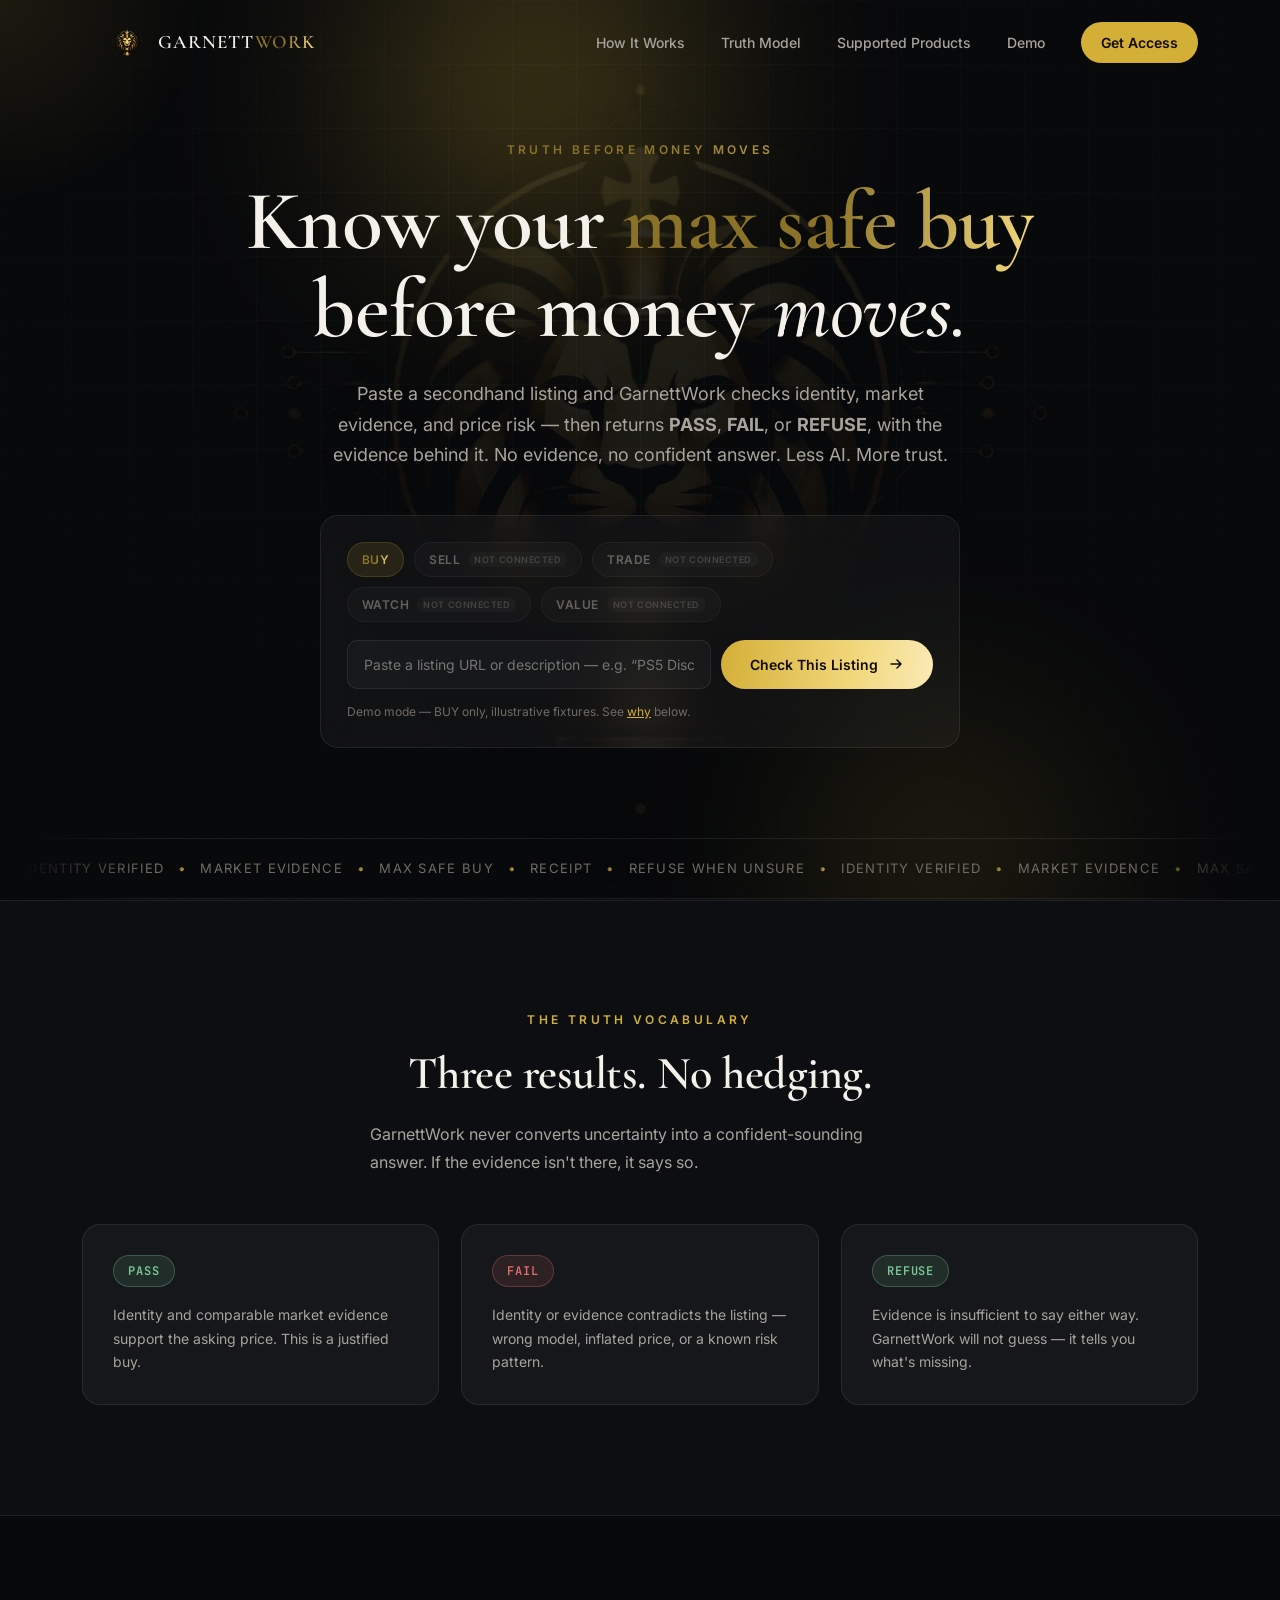
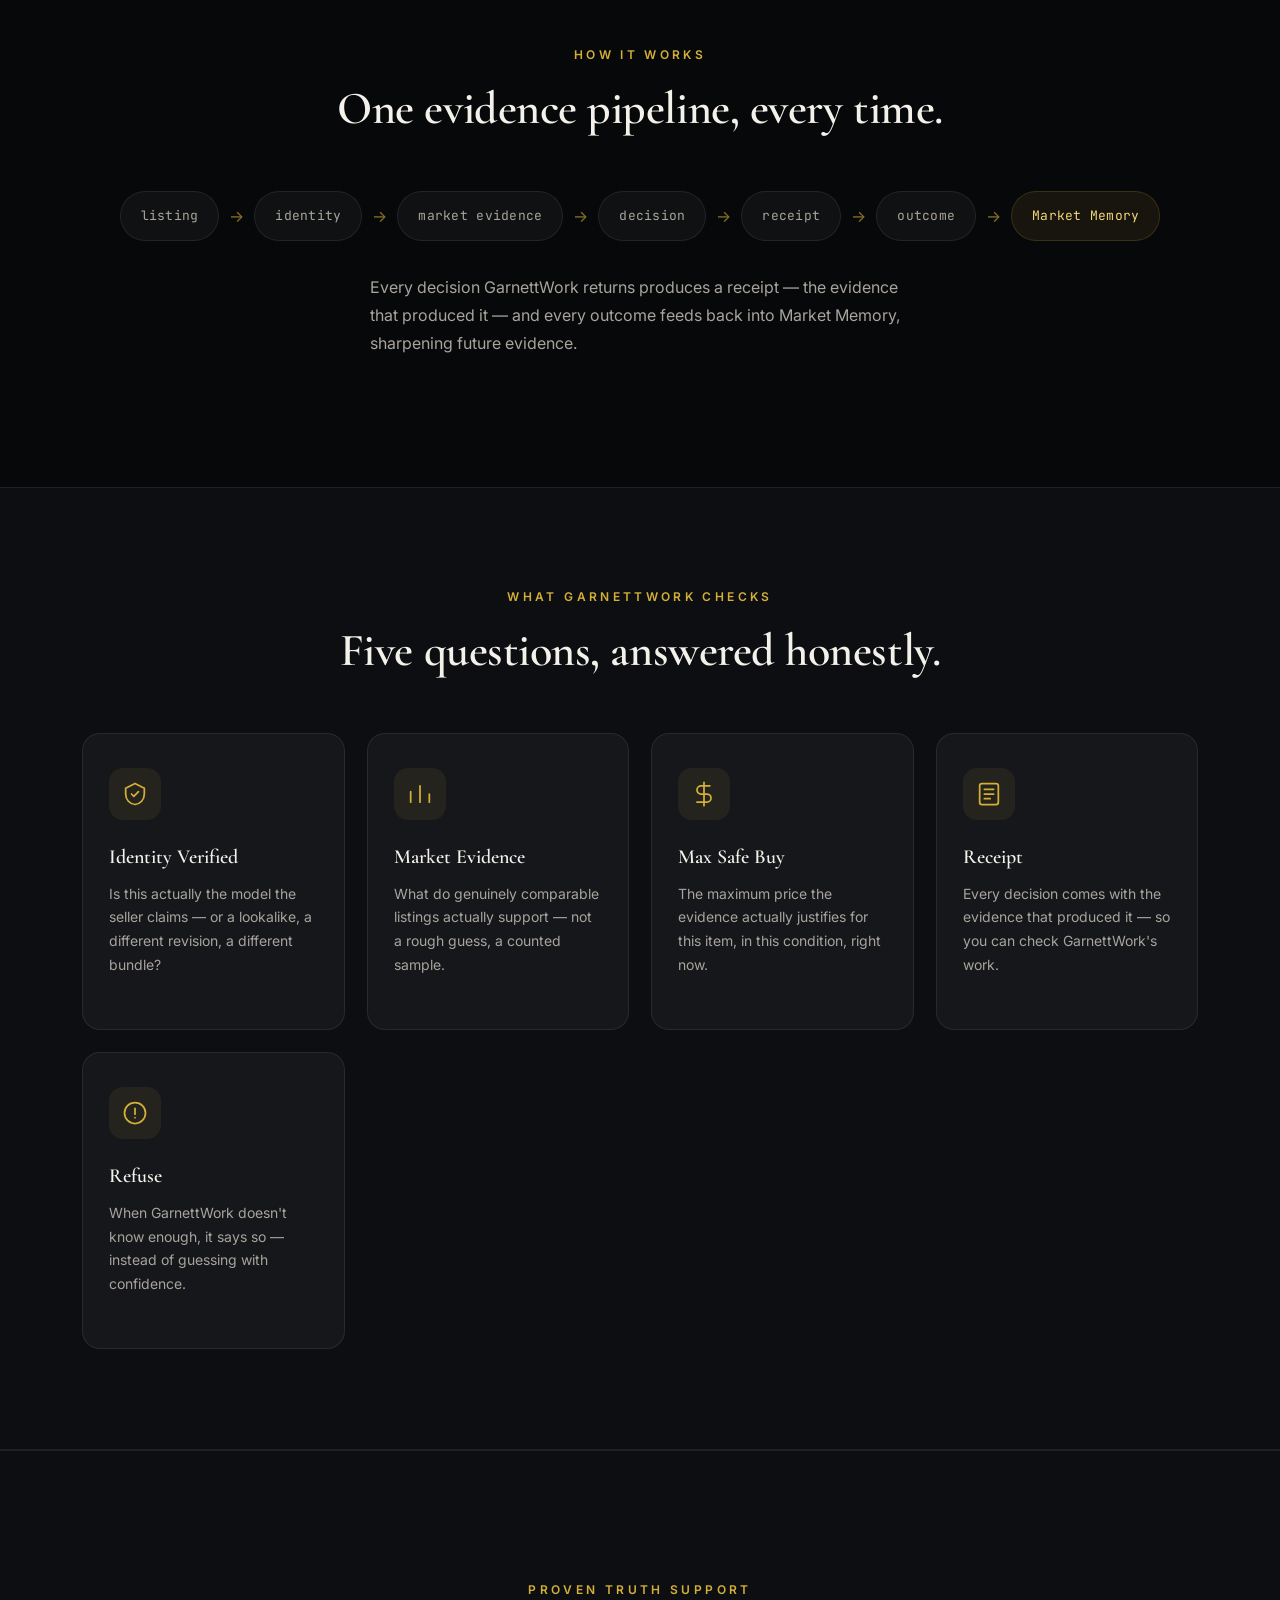
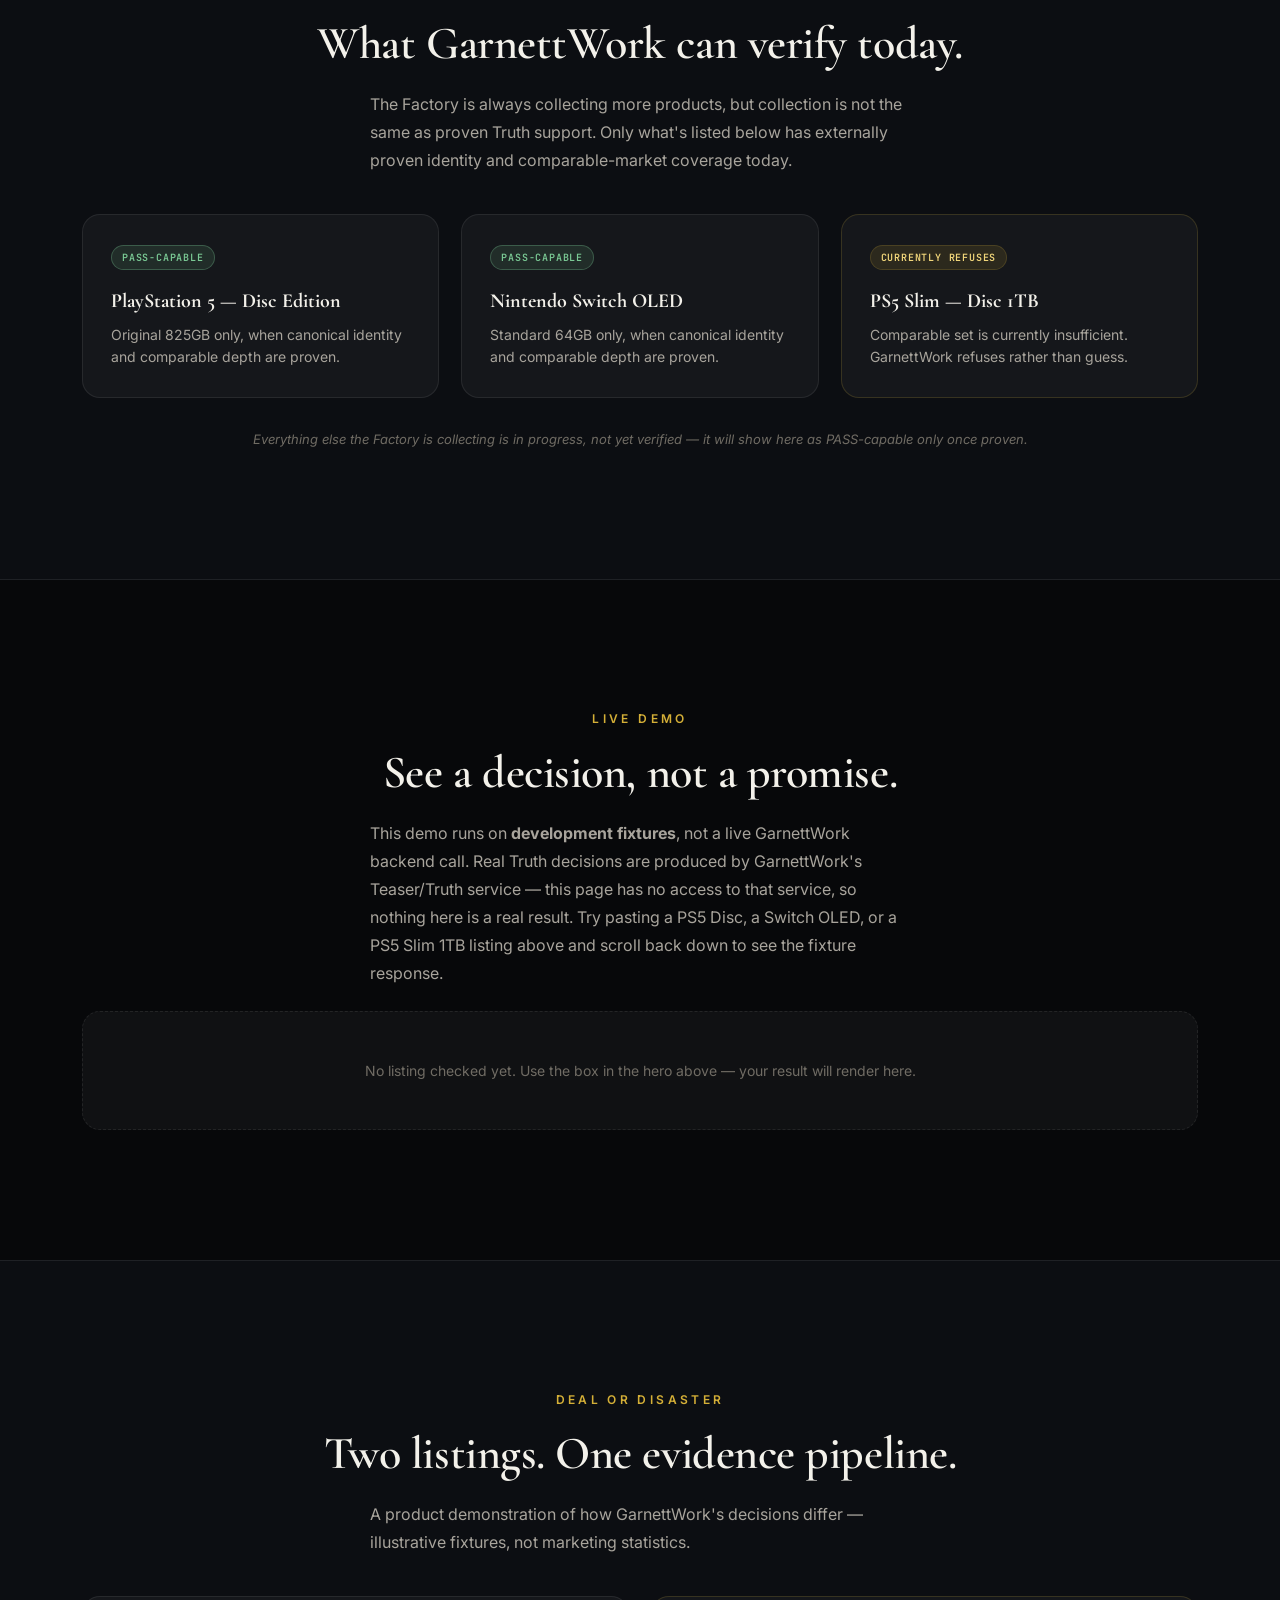
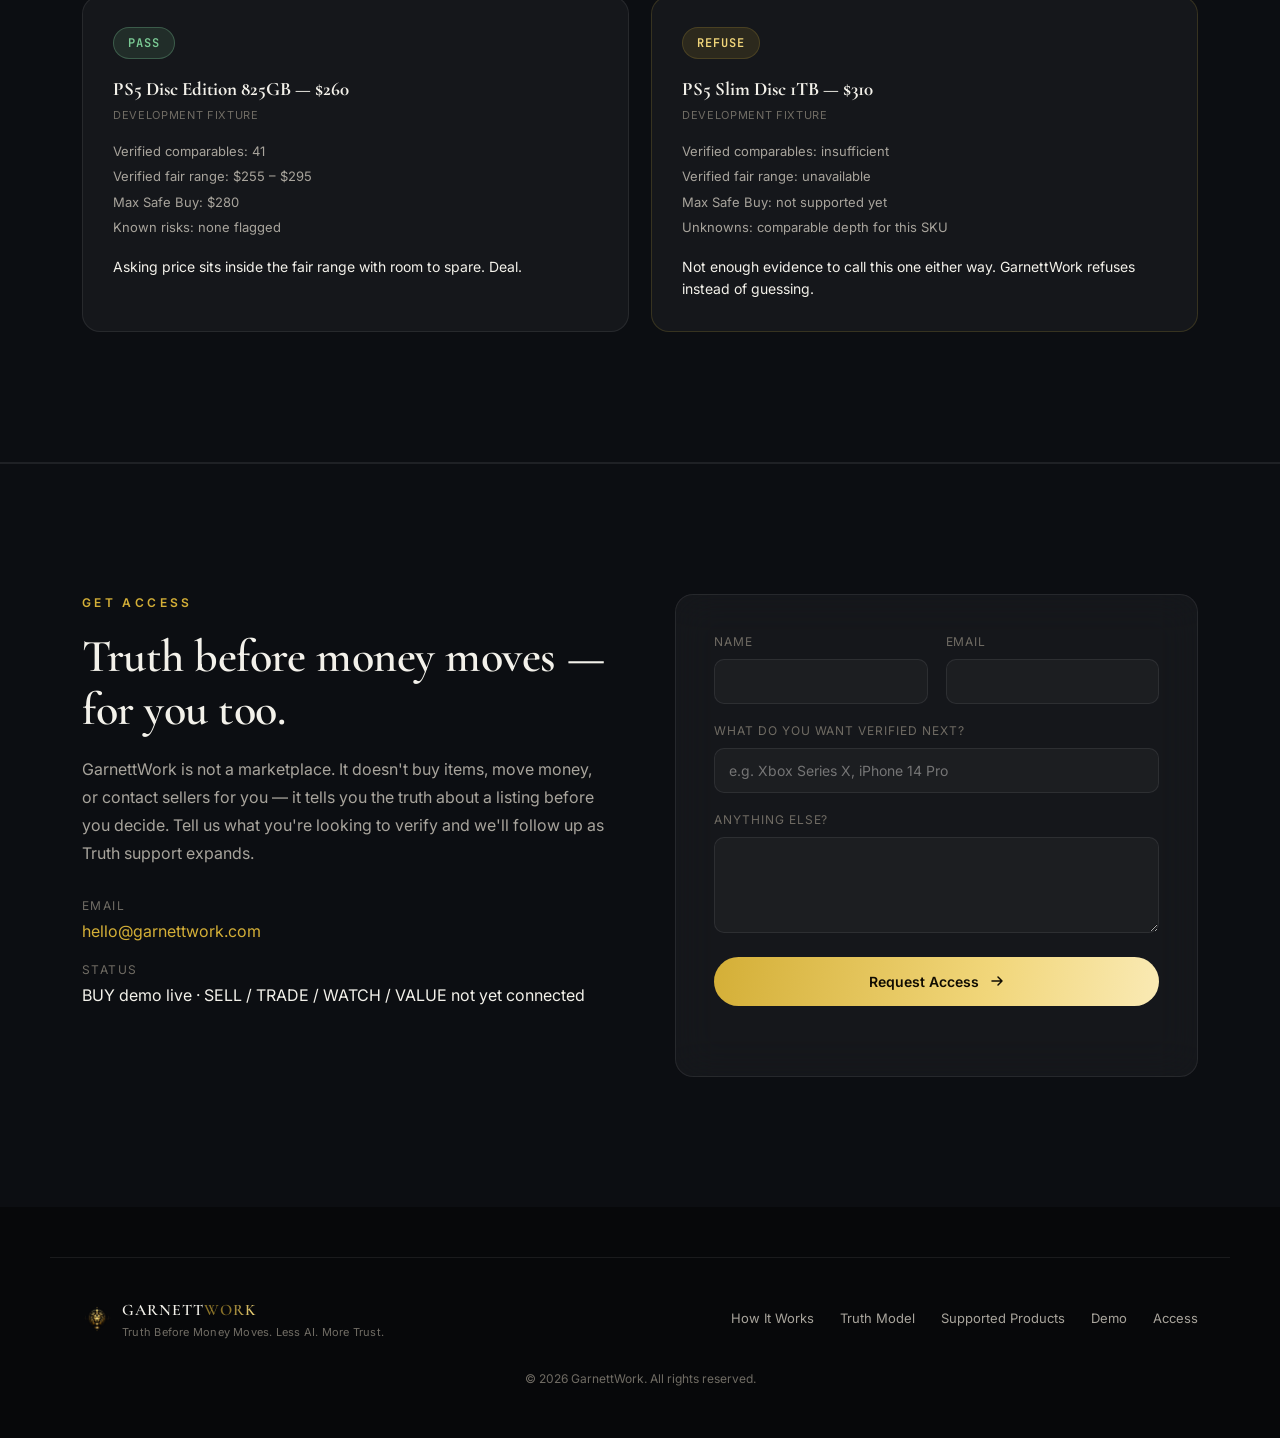
==== commit 149975d3: "Reposition nav logo, add gold shimmer, and hero watermark - Shift the GARNETTWORK wordmark right fro" ====
--- a/index.html
+++ b/index.html
@@ -49,6 +49,7 @@
     <div class="orb orb-2"></div>
     <div class="grid-lines"></div>
   </div>
+  <img src="assets/images/logo.webp" alt="" class="hero-watermark" aria-hidden="true">
   <div class="hero-content">
     <p class="eyebrow reveal">Truth Before Money Moves</p>
     <h1 class="hero-title reveal">
@@ -64,7 +65,7 @@
 
     <div class="hero-check reveal glass-card">
       <div class="intent-row" id="intentRow">
-        <button class="intent-pill active" data-intent="BUY">BUY</button>
+        <button class="intent-pill active" data-intent="BUY"><span class="shimmer-gold">BUY</span></button>
         <button class="intent-pill" data-intent="SELL" disabled>SELL <span class="pill-tag">Not connected</span></button>
         <button class="intent-pill" data-intent="TRADE" disabled>TRADE <span class="pill-tag">Not connected</span></button>
         <button class="intent-pill" data-intent="WATCH" disabled>WATCH <span class="pill-tag">Not connected</span></button>
--- a/css/style.css
+++ b/css/style.css
@@ -75,10 +75,16 @@
   margin-bottom: 18px;
 }
 .gold-text{
-  background: linear-gradient(120deg, var(--gold-light), var(--gold) 60%, var(--gold-dim));
+  background: linear-gradient(100deg, var(--gold-dim) 20%, var(--gold-light) 40%, #fff6d8 50%, var(--gold-light) 60%, var(--gold-dim) 80%);
+  background-size: 250% 100%;
   -webkit-background-clip: text;
   background-clip: text;
   color: transparent;
+  animation: shimmer 3.5s linear infinite;
+}
+@keyframes shimmer{
+  0%{ background-position: 200% 0; }
+  100%{ background-position: -50% 0; }
 }
 .italic{ font-family: var(--font-serif); font-style: italic; font-weight: 500; }
 .glass-card{
@@ -150,13 +156,18 @@
   max-width: 1180px; margin:0 auto; padding: 0 32px;
   display:flex; align-items:center; justify-content:space-between;
 }
-.brand{ display:flex; align-items:center; gap:12px; }
+.brand{ display:flex; align-items:center; gap:12px; margin-left: clamp(0px, 2vw, 32px); }
 .brand-mark{ width: 38px; height: 38px; object-fit:contain; }
 .brand-name{
   font-family: var(--font-serif); font-weight:600; font-size: 19px;
   letter-spacing: 0.06em;
 }
-.brand-name .accent{ color: var(--gold); }
+.brand-name .accent{
+  background: linear-gradient(100deg, var(--gold-dim) 20%, var(--gold-light) 40%, #fff6d8 50%, var(--gold-light) 60%, var(--gold-dim) 80%);
+  background-size: 250% 100%;
+  -webkit-background-clip: text; background-clip: text; color: transparent;
+  animation: shimmer 3.5s linear infinite;
+}
 .nav-links{ display:flex; align-items:center; gap:36px; }
 .nav-links a{
   font-size: 14px; font-weight: 500; color: var(--text-dim);
@@ -218,7 +229,19 @@
   mask-image: radial-gradient(ellipse 70% 60% at 50% 30%, black, transparent);
 }
 
+.hero-watermark{
+  position: absolute; top: 50%; left: 50%; transform: translate(-50%,-50%);
+  width: min(920px, 92vw); z-index: 1; opacity: 0.08;
+  filter: drop-shadow(0 40px 70px rgba(0,0,0,0.7));
+  pointer-events: none; user-select: none;
+}
 .hero-content{ position:relative; z-index:2; max-width: 820px; }
+.hero-content .eyebrow{
+  background-image: linear-gradient(100deg, var(--gold-dim) 20%, var(--gold-light) 40%, #fff6d8 50%, var(--gold-light) 60%, var(--gold-dim) 80%);
+  background-size: 250% 100%;
+  -webkit-background-clip: text; background-clip: text; color: transparent;
+  animation: shimmer 3.5s linear infinite;
+}
 .hero-title{
   font-family: var(--font-serif);
   font-size: clamp(42px, 7vw, 84px);
@@ -247,7 +270,9 @@
 .btn svg{ transition: transform 0.3s ease; }
 .btn:hover svg{ transform: translateX(4px); }
 .btn-primary{
-  background: linear-gradient(135deg, var(--gold-light), var(--gold));
+  background: linear-gradient(100deg, var(--gold) 0%, var(--gold-light) 25%, #fff6d8 50%, var(--gold-light) 75%, var(--gold) 100%);
+  background-size: 250% 100%;
+  animation: shimmer 3.5s linear infinite;
   color: #100c02;
 }
 .btn-primary:hover{ transform: translateY(-3px); box-shadow: 0 14px 32px rgba(212,175,55,0.3); }
@@ -278,7 +303,12 @@
   font-size: 13px; letter-spacing: 0.1em; text-transform: uppercase;
   color: var(--text-faint);
 }
-.marquee-track span:nth-child(2n){ color: var(--gold); }
+.marquee-track span:nth-child(2n){
+  background: linear-gradient(100deg, var(--gold-dim) 20%, var(--gold-light) 40%, #fff6d8 50%, var(--gold-light) 60%, var(--gold-dim) 80%);
+  background-size: 250% 100%;
+  -webkit-background-clip: text; background-clip: text; color: transparent;
+  animation: shimmer 3.5s linear infinite;
+}
 @keyframes marquee{ from{ transform: translateX(0); } to{ transform: translateX(-50%); } }
 
 /* ===== Hero check / intent pills ===== */
@@ -294,7 +324,13 @@
   transition: all 0.3s ease;
 }
 .intent-pill.active{
-  background: rgba(212,175,55,0.12); border-color: var(--border); color: var(--gold-light);
+  background: rgba(212,175,55,0.12); border-color: var(--border);
+}
+.shimmer-gold{
+  background-image: linear-gradient(100deg, var(--gold-dim) 20%, var(--gold-light) 40%, #fff6d8 50%, var(--gold-light) 60%, var(--gold-dim) 80%);
+  background-size: 250% 100%;
+  -webkit-background-clip: text; background-clip: text; color: transparent;
+  animation: shimmer 3.5s linear infinite;
 }
 .intent-pill:disabled{ opacity: 0.55; cursor: not-allowed; }
 .pill-tag{
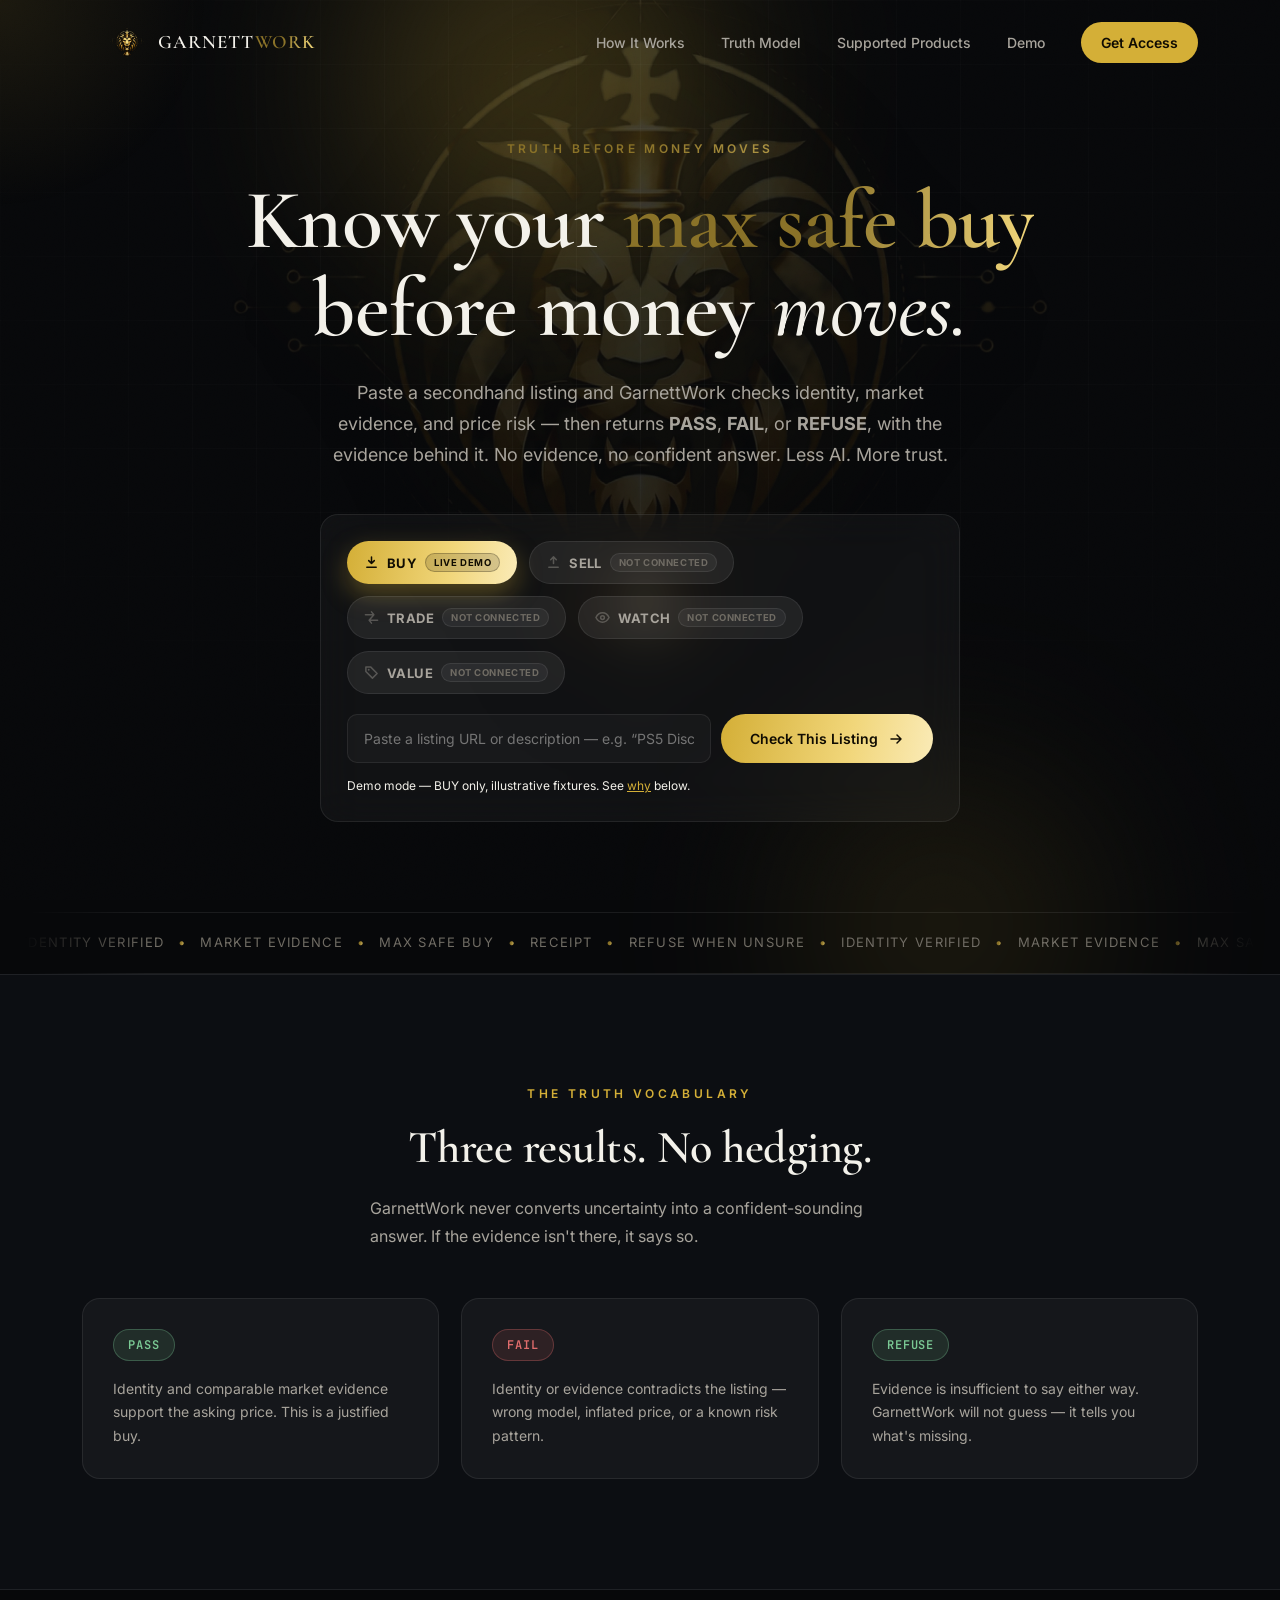
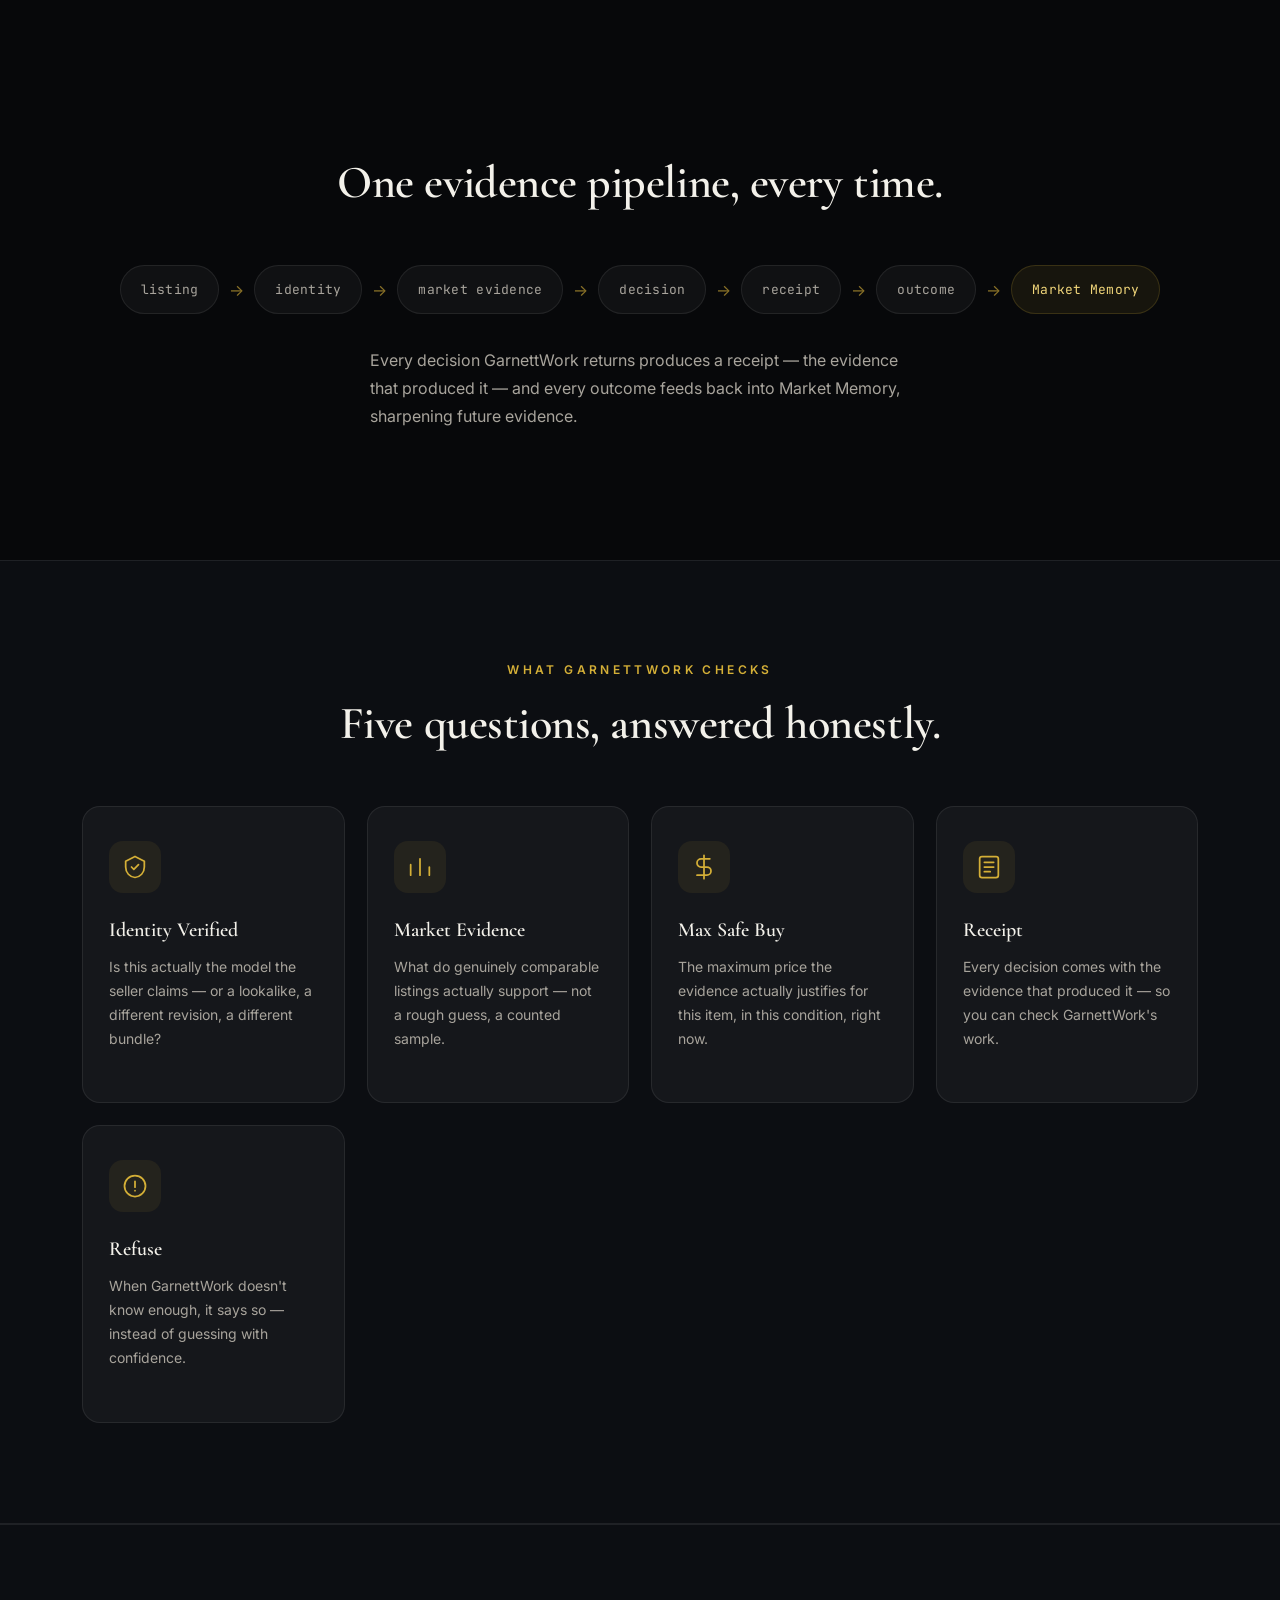
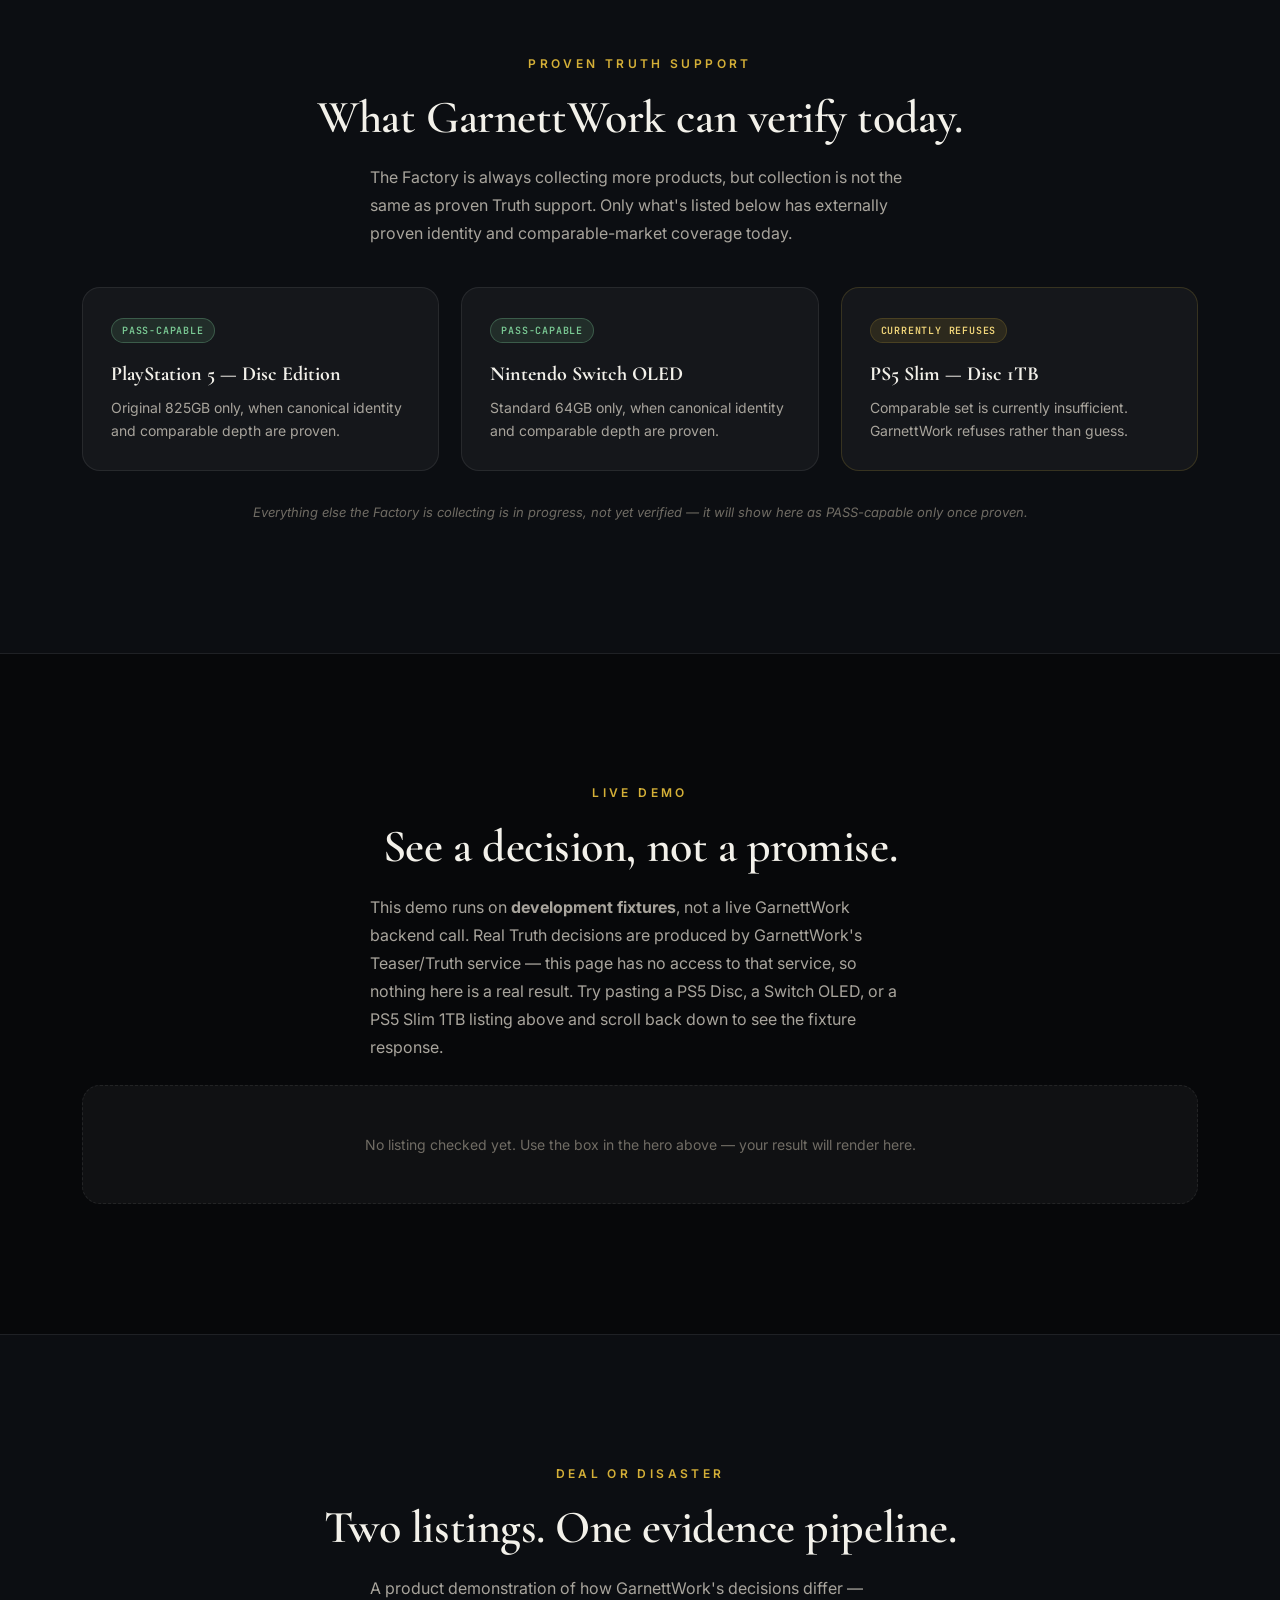
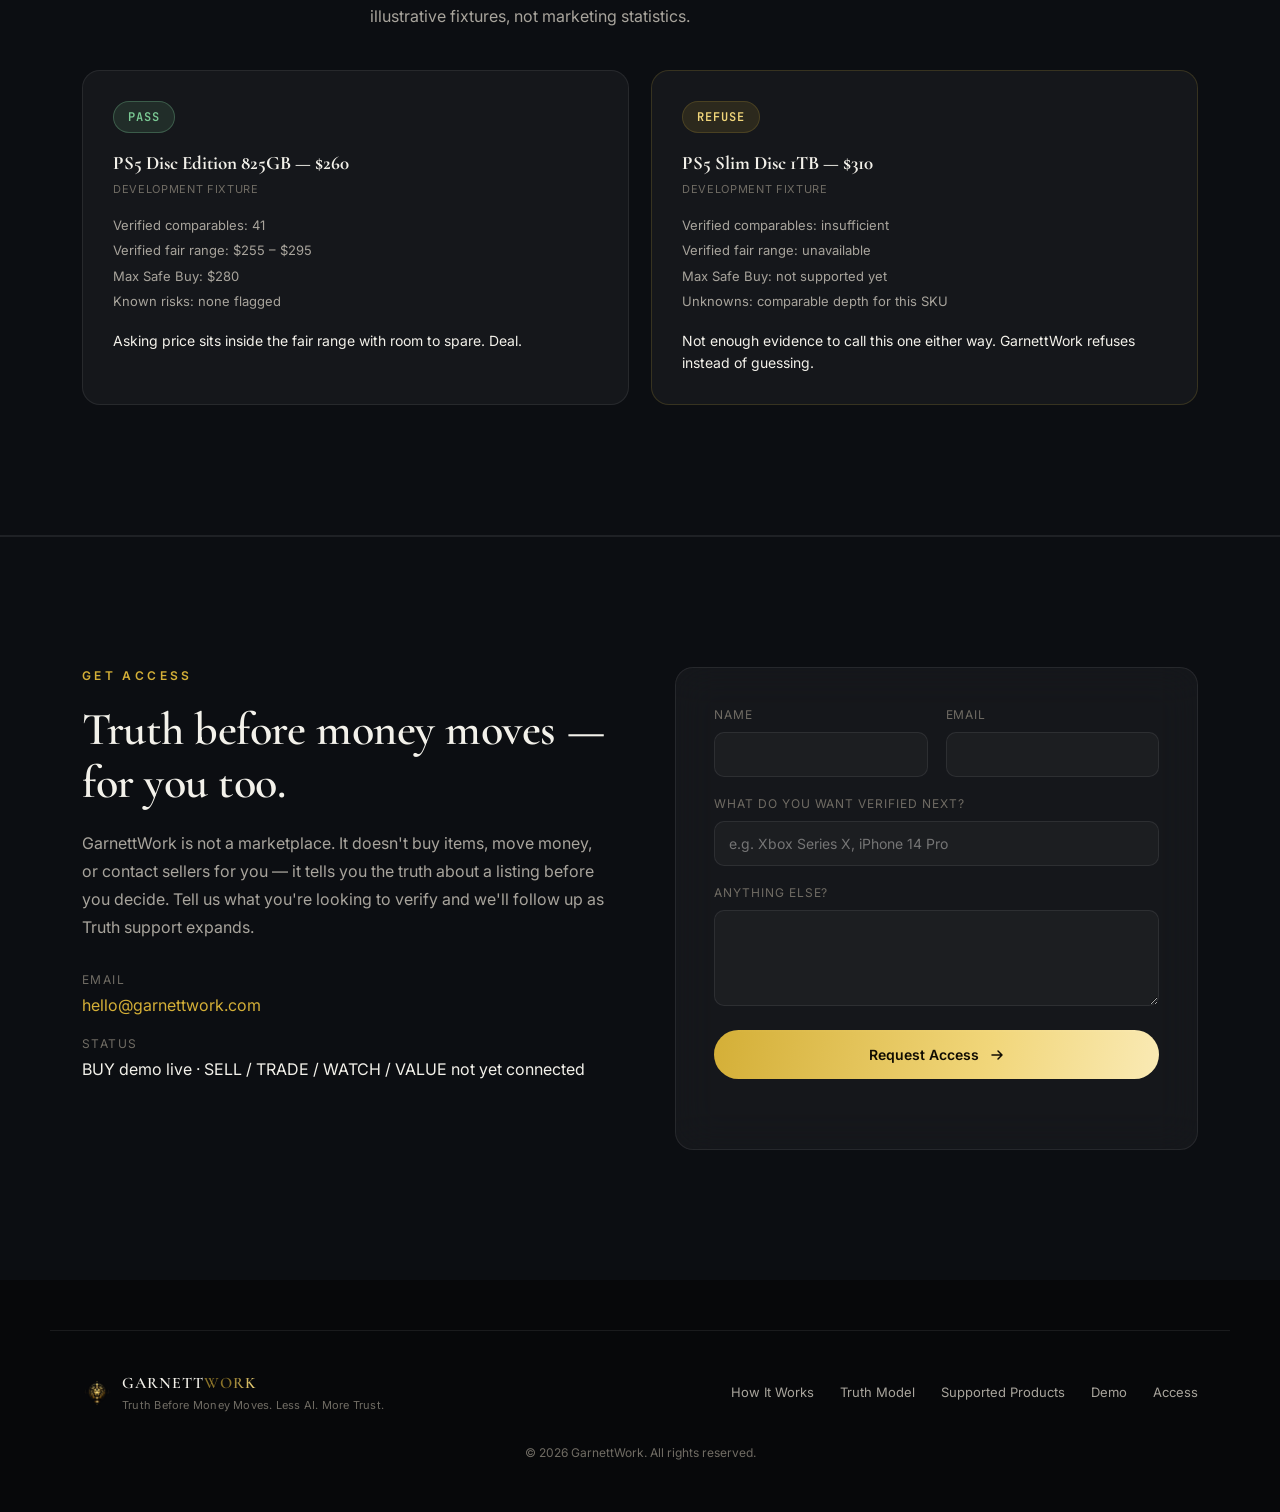
==== commit 544f958b: "Make intent pills pop and brighten the demo-mode note Redesign BUY/SELL/TRADE/WATCH/VALUE: each gets" ====
--- a/index.html
+++ b/index.html
@@ -65,11 +65,31 @@
 
     <div class="hero-check reveal glass-card">
       <div class="intent-row" id="intentRow">
-        <button class="intent-pill active" data-intent="BUY"><span class="shimmer-gold">BUY</span></button>
-        <button class="intent-pill" data-intent="SELL" disabled>SELL <span class="pill-tag">Not connected</span></button>
-        <button class="intent-pill" data-intent="TRADE" disabled>TRADE <span class="pill-tag">Not connected</span></button>
-        <button class="intent-pill" data-intent="WATCH" disabled>WATCH <span class="pill-tag">Not connected</span></button>
-        <button class="intent-pill" data-intent="VALUE" disabled>VALUE <span class="pill-tag">Not connected</span></button>
+        <button class="intent-pill active" data-intent="BUY">
+          <svg width="15" height="15" viewBox="0 0 16 16" fill="none"><path d="M8 2v7m0 0l-3-3m3 3l3-3M3 13h10" stroke="currentColor" stroke-width="1.6" stroke-linecap="round" stroke-linejoin="round"/></svg>
+          <span>BUY</span>
+          <span class="pill-tag pill-tag-live">Live demo</span>
+        </button>
+        <button class="intent-pill" data-intent="SELL" disabled>
+          <svg width="15" height="15" viewBox="0 0 16 16" fill="none"><path d="M8 9V2m0 0L5 5m3-3l3 3M3 13h10" stroke="currentColor" stroke-width="1.6" stroke-linecap="round" stroke-linejoin="round"/></svg>
+          <span>SELL</span>
+          <span class="pill-tag">Not connected</span>
+        </button>
+        <button class="intent-pill" data-intent="TRADE" disabled>
+          <svg width="15" height="15" viewBox="0 0 16 16" fill="none"><path d="M1.5 5h9M8 2l2.5 3L8 8M14.5 11h-9M8 14l-2.5-3L8 8" stroke="currentColor" stroke-width="1.6" stroke-linecap="round" stroke-linejoin="round"/></svg>
+          <span>TRADE</span>
+          <span class="pill-tag">Not connected</span>
+        </button>
+        <button class="intent-pill" data-intent="WATCH" disabled>
+          <svg width="15" height="15" viewBox="0 0 16 16" fill="none"><path d="M1 8s2.5-5 7-5 7 5 7 5-2.5 5-7 5-7-5-7-5z" stroke="currentColor" stroke-width="1.6" stroke-linejoin="round"/><circle cx="8" cy="8" r="2" stroke="currentColor" stroke-width="1.6"/></svg>
+          <span>WATCH</span>
+          <span class="pill-tag">Not connected</span>
+        </button>
+        <button class="intent-pill" data-intent="VALUE" disabled>
+          <svg width="15" height="15" viewBox="0 0 16 16" fill="none"><path d="M2 2h5l7 7-5 5-7-7V2z" stroke="currentColor" stroke-width="1.6" stroke-linejoin="round"/><circle cx="5" cy="5" r="1" fill="currentColor"/></svg>
+          <span>VALUE</span>
+          <span class="pill-tag">Not connected</span>
+        </button>
       </div>
       <form class="listing-form" id="listingForm">
         <input
--- a/css/style.css
+++ b/css/style.css
@@ -230,9 +230,9 @@
 }
 
 .hero-watermark{
-  position: absolute; top: 50%; left: 50%; transform: translate(-50%,-50%);
-  width: min(920px, 92vw); z-index: 1; opacity: 0.08;
-  filter: drop-shadow(0 40px 70px rgba(0,0,0,0.7));
+  position: absolute; top: 35.3%; left: 50%; transform: translate(-50%,-50%);
+  width: min(920px, 92vw); z-index: 1; opacity: 0.13;
+  filter: drop-shadow(0 0 46px rgba(212,175,55,0.4)) drop-shadow(0 30px 60px rgba(0,0,0,0.6));
   pointer-events: none; user-select: none;
 }
 .hero-content{ position:relative; z-index:2; max-width: 820px; }
@@ -315,27 +315,40 @@
 .hero-check{
   margin: 44px auto 0; max-width: 640px; padding: 26px; text-align:left;
 }
-.intent-row{ display:flex; flex-wrap:wrap; gap: 10px; margin-bottom: 18px; }
+.intent-row{ display:flex; flex-wrap:wrap; gap: 12px; margin-bottom: 20px; }
 .intent-pill{
-  font-size: 12px; font-weight:600; letter-spacing: 0.04em;
-  padding: 9px 14px; border-radius: 999px;
-  background: var(--surface); border: 1px solid var(--border-soft); color: var(--text-dim);
+  font-size: 13px; font-weight:700; letter-spacing: 0.03em;
+  padding: 11px 16px; border-radius: 999px;
+  background: var(--surface-strong); border: 1px solid var(--border-soft); color: var(--text-dim);
   display:flex; align-items:center; gap:8px;
-  transition: all 0.3s ease;
+  transition: transform 0.25s var(--ease), border-color 0.25s ease, background 0.25s ease, box-shadow 0.25s ease;
+}
+.intent-pill svg{ flex-shrink:0; opacity: 0.8; }
+.intent-pill:not(:disabled):hover{
+  transform: translateY(-2px);
+  border-color: var(--border);
+  background: rgba(255,255,255,0.09);
 }
 .intent-pill.active{
-  background: rgba(212,175,55,0.12); border-color: var(--border);
-}
-.shimmer-gold{
-  background-image: linear-gradient(100deg, var(--gold-dim) 20%, var(--gold-light) 40%, #fff6d8 50%, var(--gold-light) 60%, var(--gold-dim) 80%);
+  background: linear-gradient(100deg, var(--gold) 0%, var(--gold-light) 25%, #fff6d8 50%, var(--gold-light) 75%, var(--gold) 100%);
   background-size: 250% 100%;
-  -webkit-background-clip: text; background-clip: text; color: transparent;
   animation: shimmer 3.5s linear infinite;
-}
-.intent-pill:disabled{ opacity: 0.55; cursor: not-allowed; }
+  border-color: transparent;
+  color: #100c02;
+  box-shadow: 0 10px 26px rgba(212,175,55,0.35);
+}
+.intent-pill.active svg{ opacity: 1; }
+.intent-pill.active:hover{ transform: translateY(-2px); }
+.intent-pill:disabled{ cursor: not-allowed; }
+.intent-pill:disabled svg{ opacity: 0.4; }
 .pill-tag{
-  font-size: 9px; letter-spacing: 0.06em; text-transform:uppercase; color: var(--text-faint);
-  background: rgba(255,255,255,0.05); padding: 2px 6px; border-radius: 999px;
+  font-size: 9.5px; font-weight: 700; letter-spacing: 0.06em; text-transform:uppercase;
+  color: var(--text-faint);
+  background: rgba(255,255,255,0.05); border: 1px solid var(--border-soft);
+  padding: 3px 8px; border-radius: 999px;
+}
+.pill-tag-live{
+  color: #100c02; background: rgba(16,12,2,0.15); border-color: rgba(16,12,2,0.25);
 }
 .listing-form{ display:flex; gap: 10px; flex-wrap:wrap; }
 .listing-form input{
@@ -346,7 +359,7 @@
   transition: border-color 0.3s ease, background 0.3s ease;
 }
 .listing-form input:focus{ outline:none; border-color: var(--gold); background: rgba(212,175,55,0.04); }
-.hero-check-note{ margin-top: 14px; font-size: 12px; color: var(--text-faint); }
+.hero-check-note{ margin-top: 14px; font-size: 12px; color: var(--text); }
 .hero-check-note a{ color: var(--gold); text-decoration: underline; }
 
 /* ===== Truth badges (shared) ===== */
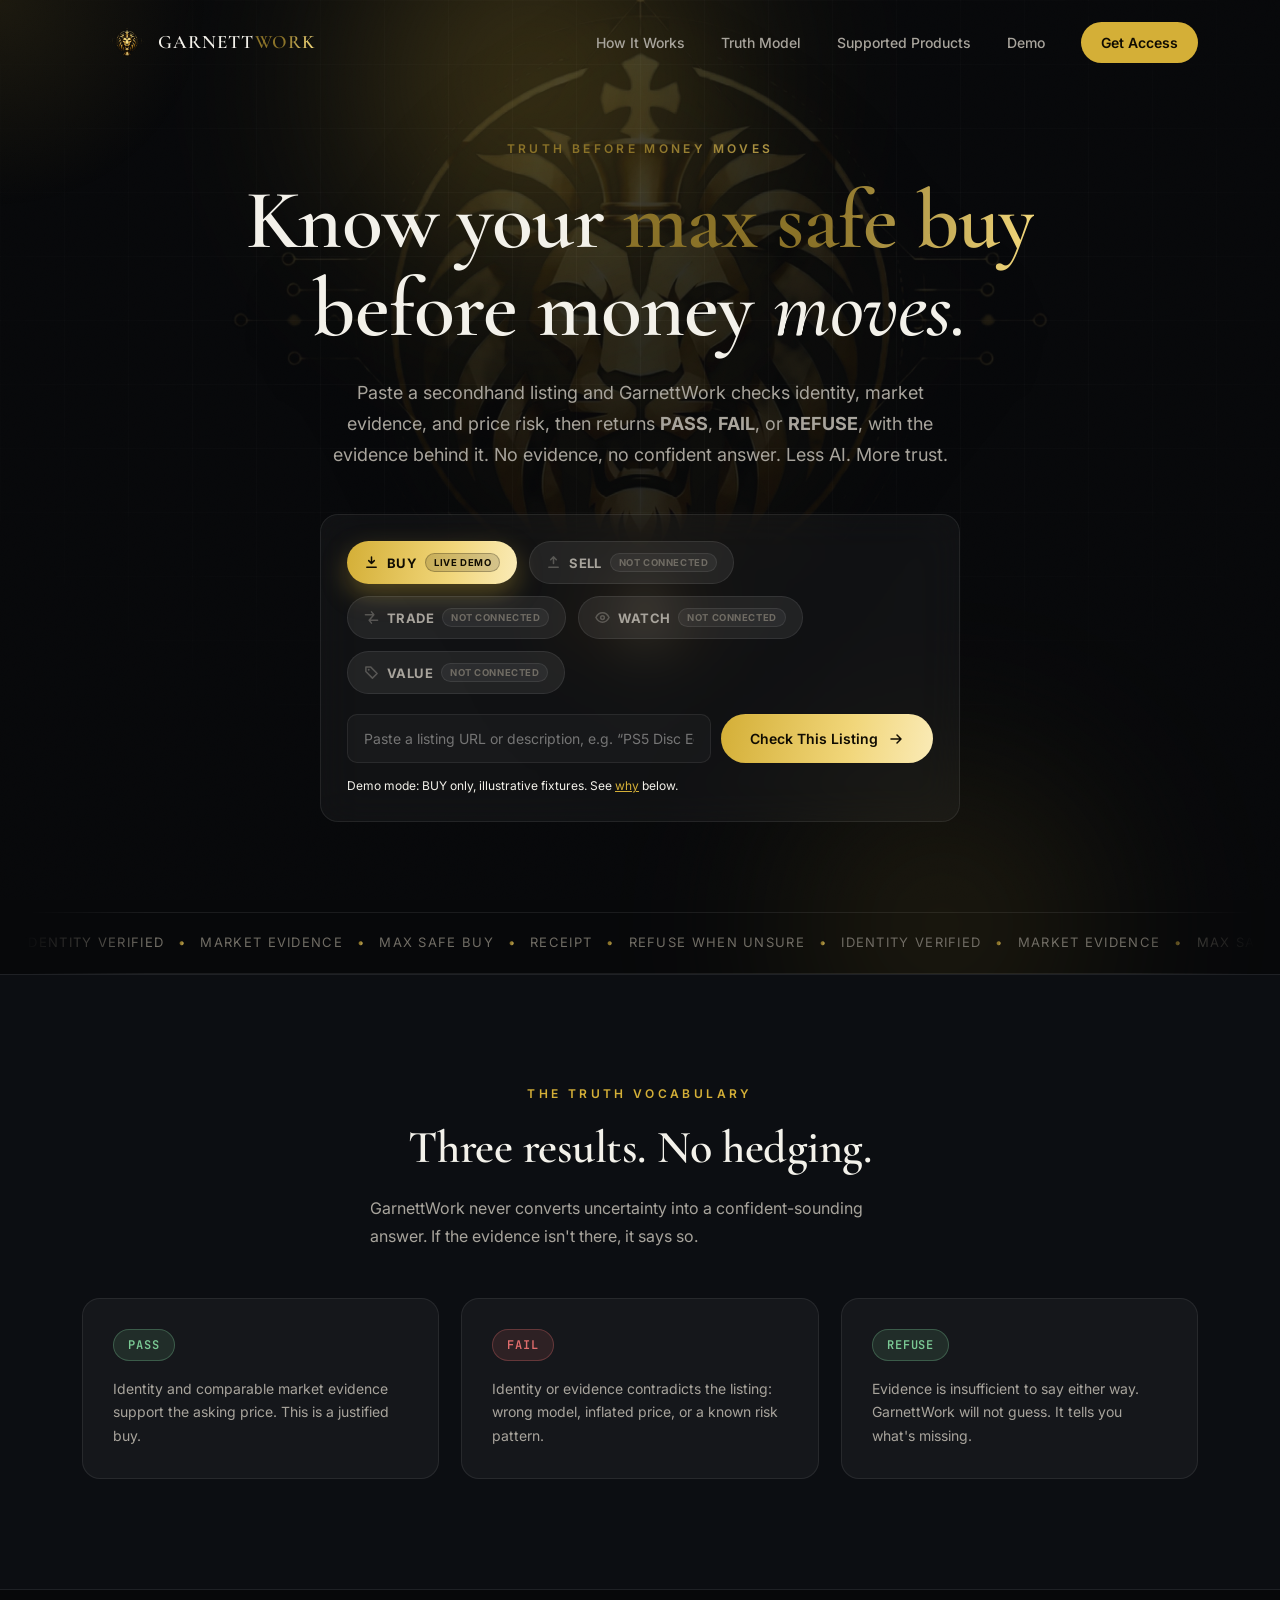
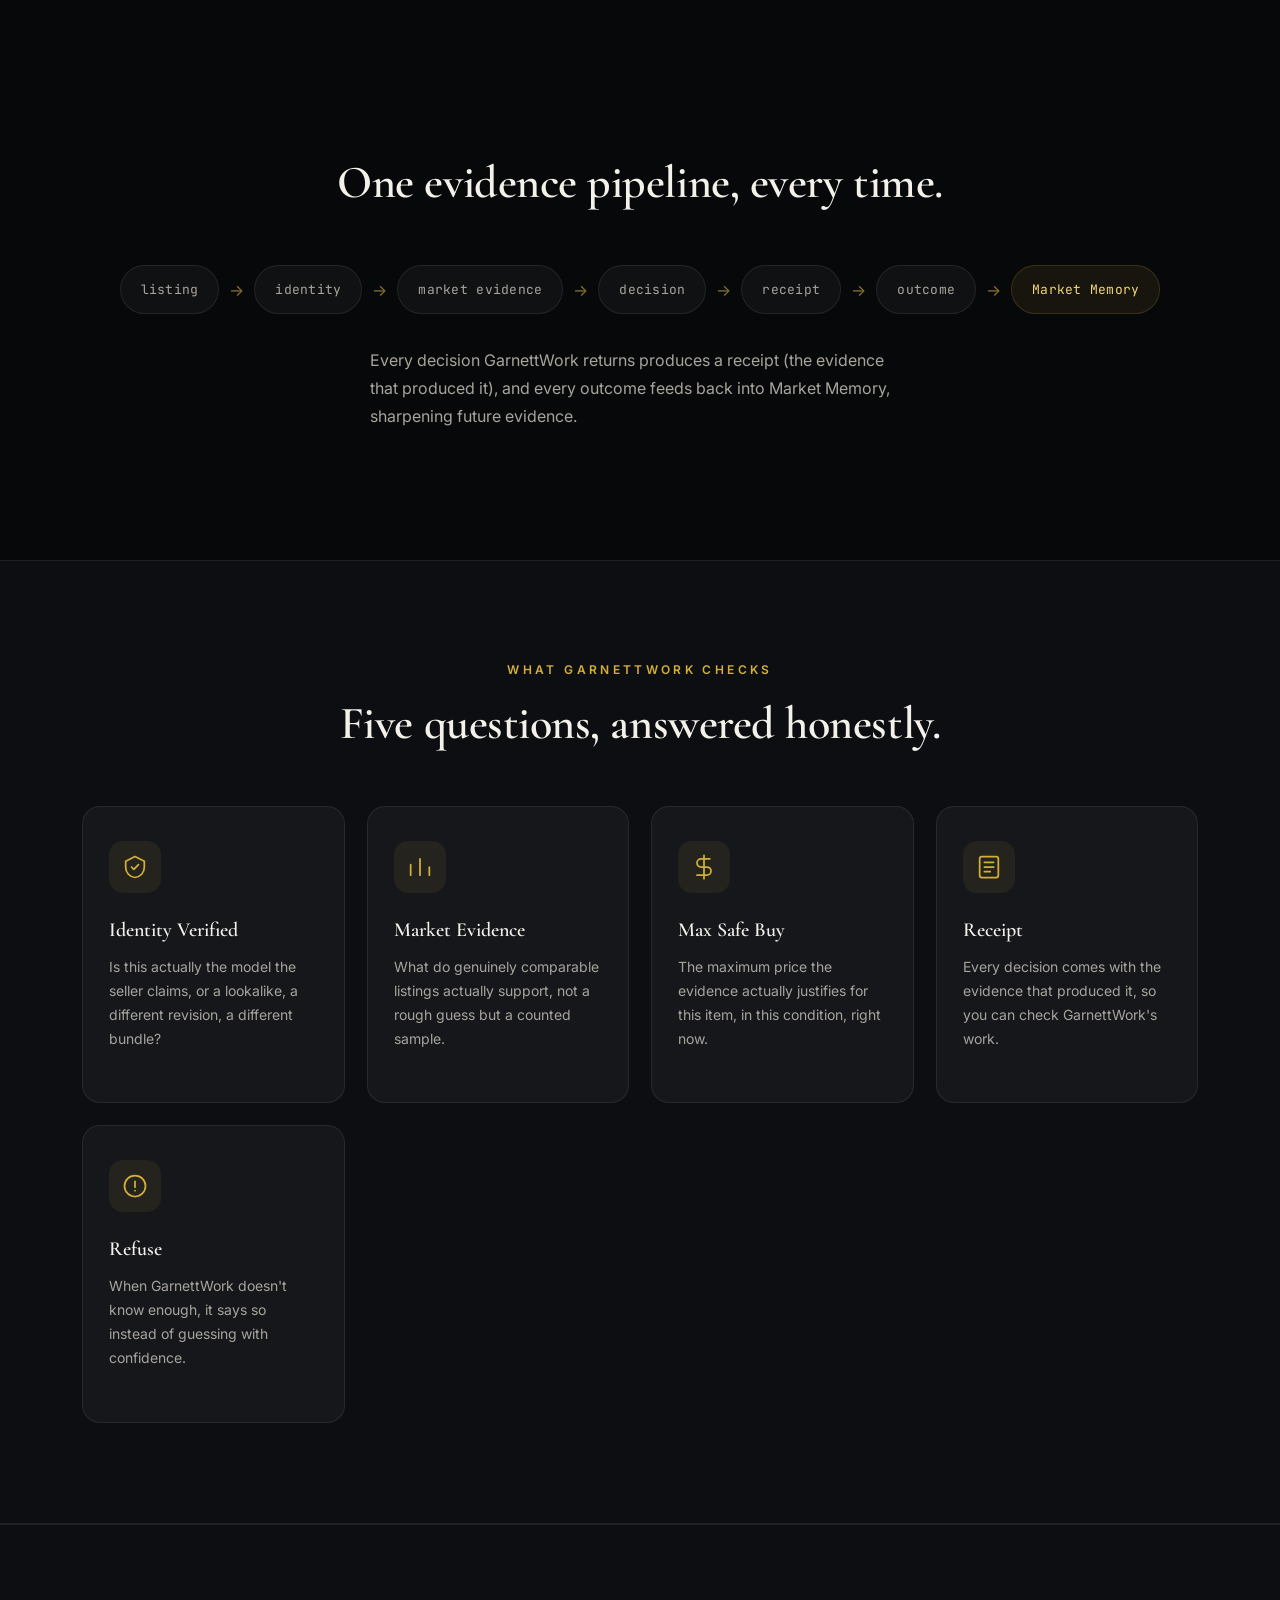
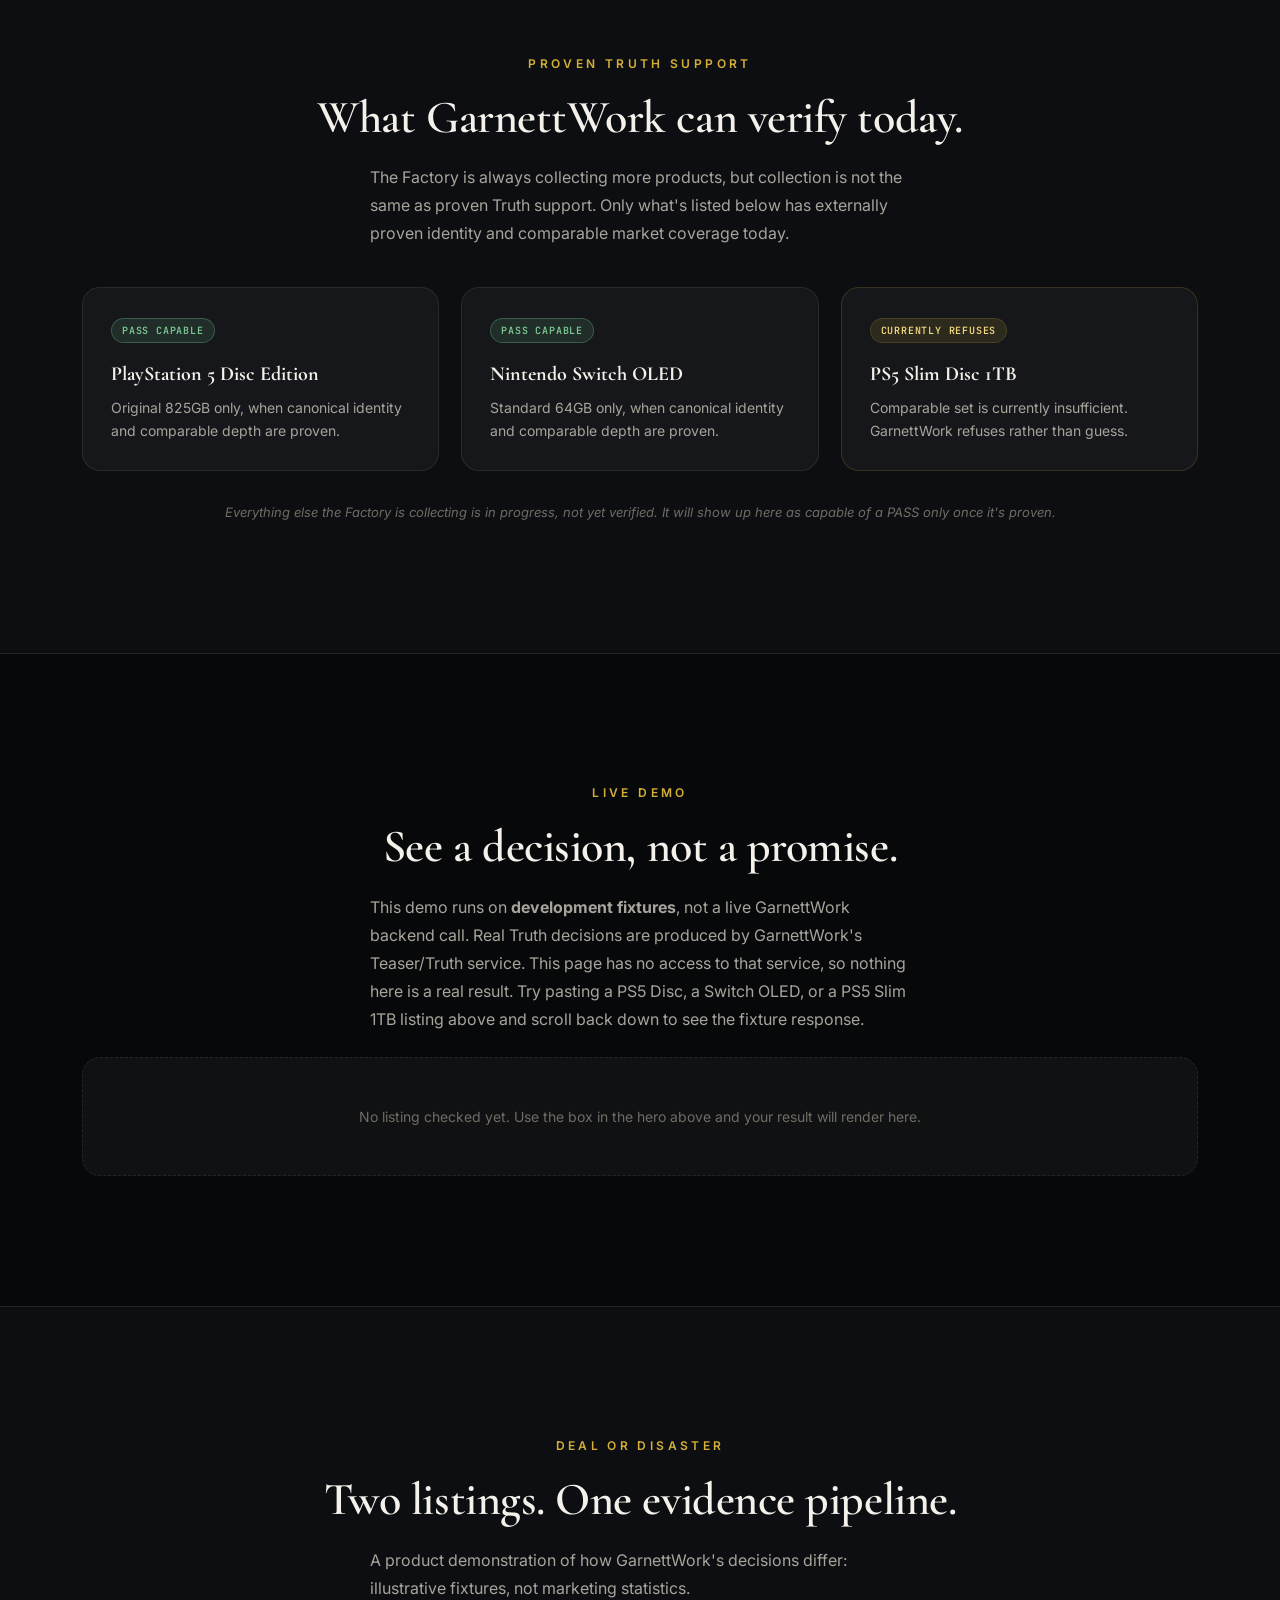
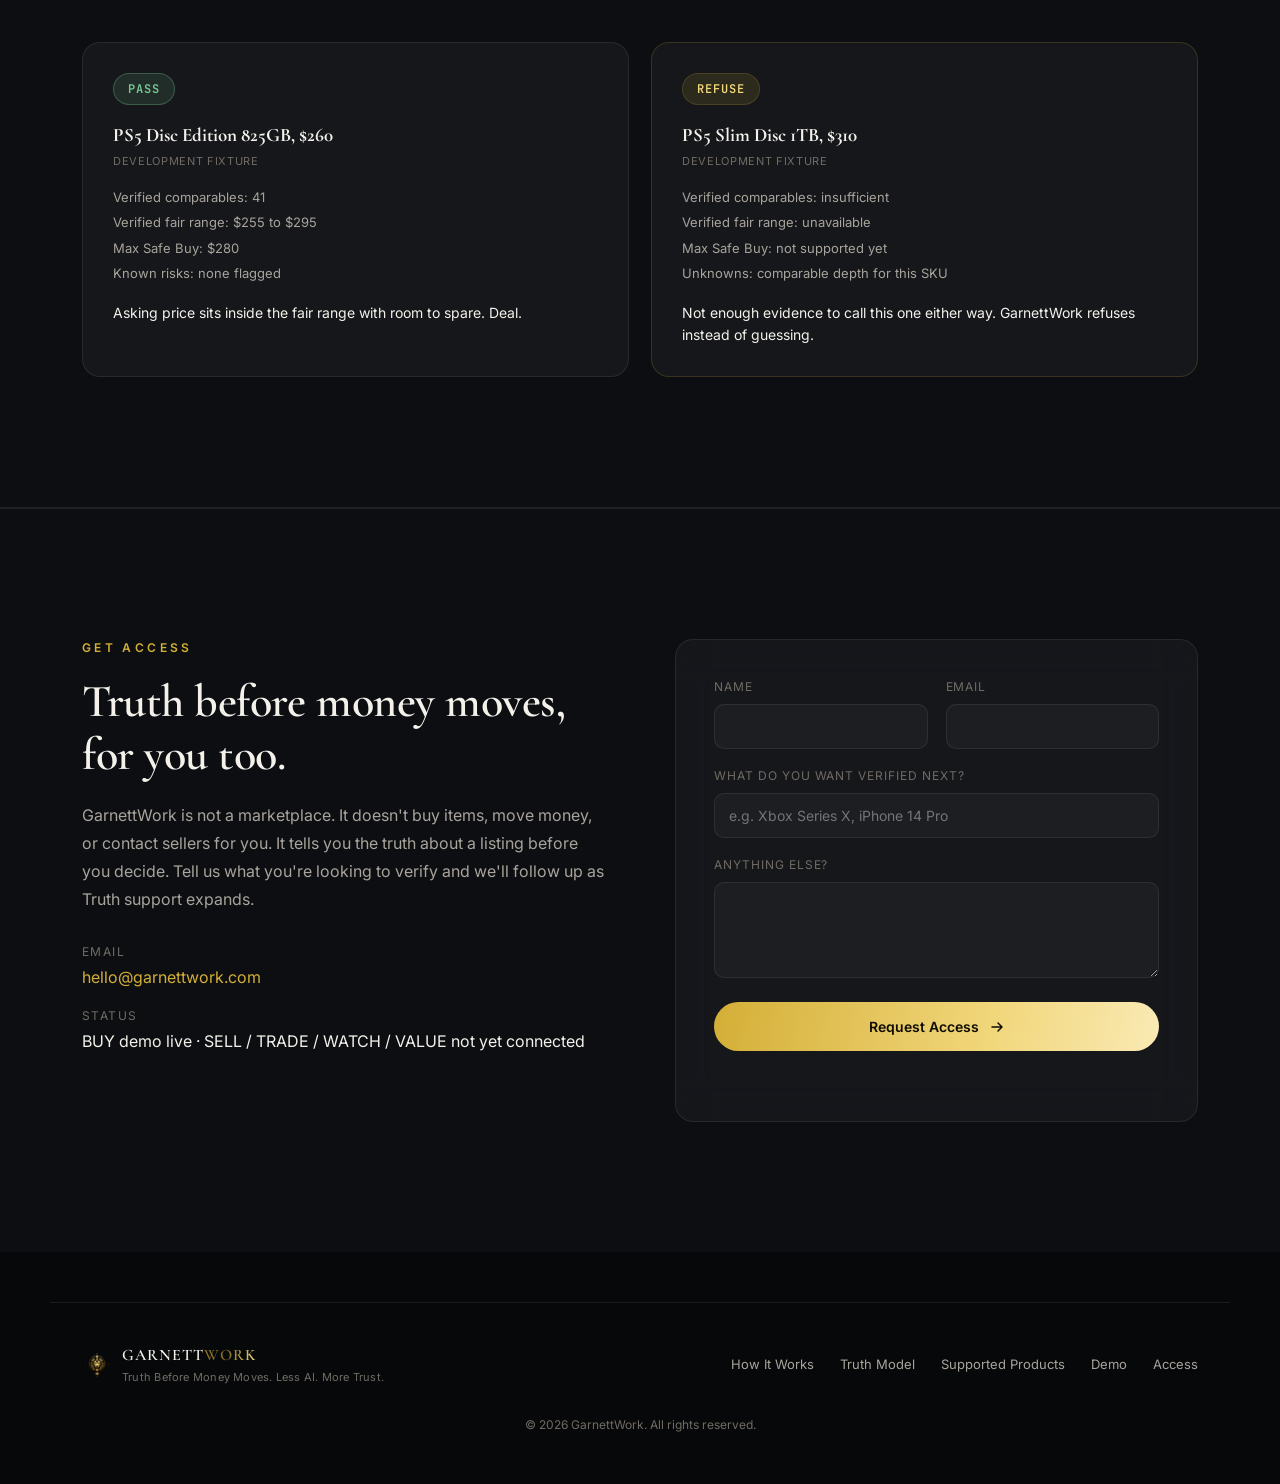
==== commit fa13fc12: "Remove all dashes from site copy Rewrite every em dash and en dash across the visible copy (hero, tr" ====
--- a/index.html
+++ b/index.html
@@ -3,8 +3,8 @@
 <head>
 <meta charset="UTF-8">
 <meta name="viewport" content="width=device-width, initial-scale=1.0">
-<title>GarnettWork — Truth Before Money Moves</title>
-<meta name="description" content="GarnettWork is an independent decision layer for secondhand commerce. Paste a listing and know your Max Safe Buy before money moves — PASS, FAIL, or REFUSE, with evidence.">
+<title>GarnettWork: Truth Before Money Moves</title>
+<meta name="description" content="GarnettWork is an independent decision layer for secondhand commerce. Paste a listing and know your Max Safe Buy before money moves. PASS, FAIL, or REFUSE, with evidence.">
 <link rel="icon" type="image/webp" href="assets/images/logo.webp">
 <link rel="preconnect" href="https://fonts.googleapis.com">
 <link rel="preconnect" href="https://fonts.gstatic.com" crossorigin>
@@ -58,7 +58,7 @@
     </h1>
     <p class="hero-sub reveal">
       Paste a secondhand listing and GarnettWork checks identity, market evidence, and
-      price risk — then returns <strong>PASS</strong>, <strong>FAIL</strong>, or
+      price risk, then returns <strong>PASS</strong>, <strong>FAIL</strong>, or
       <strong>REFUSE</strong>, with the evidence behind it. No evidence, no confident
       answer. Less AI. More trust.
     </p>
@@ -95,7 +95,7 @@
         <input
           type="text"
           id="listingInput"
-          placeholder="Paste a listing URL or description — e.g. &ldquo;PS5 Disc Edition 825GB, asking $260&rdquo;"
+          placeholder="Paste a listing URL or description, e.g. &ldquo;PS5 Disc Edition 825GB, asking $260&rdquo;"
           autocomplete="off"
         >
         <button type="submit" class="btn btn-primary">
@@ -103,7 +103,7 @@
           <svg width="16" height="16" viewBox="0 0 16 16" fill="none"><path d="M3 8h10M9 4l4 4-4 4" stroke="currentColor" stroke-width="1.5" stroke-linecap="round" stroke-linejoin="round"/></svg>
         </button>
       </form>
-      <p class="hero-check-note">Demo mode — BUY only, illustrative fixtures. See <a href="#demo">why</a> below.</p>
+      <p class="hero-check-note">Demo mode: BUY only, illustrative fixtures. See <a href="#demo">why</a> below.</p>
     </div>
   </div>
   <div class="hero-marquee">
@@ -138,11 +138,11 @@
       </div>
       <div class="truth-card truth-fail reveal">
         <span class="truth-badge">FAIL</span>
-        <p>Identity or evidence contradicts the listing — wrong model, inflated price, or a known risk pattern.</p>
+        <p>Identity or evidence contradicts the listing: wrong model, inflated price, or a known risk pattern.</p>
       </div>
       <div class="truth-card truth-refuse reveal">
         <span class="truth-badge">REFUSE</span>
-        <p>Evidence is insufficient to say either way. GarnettWork will not guess — it tells you what's missing.</p>
+        <p>Evidence is insufficient to say either way. GarnettWork will not guess. It tells you what's missing.</p>
       </div>
     </div>
   </div>
@@ -169,7 +169,7 @@
       <div class="pipeline-step pipeline-step-final"><span>Market Memory</span></div>
     </div>
     <p class="body-text center reveal" style="margin:32px auto 0;">
-      Every decision GarnettWork returns produces a receipt — the evidence that produced it —
+      Every decision GarnettWork returns produces a receipt (the evidence that produced it),
       and every outcome feeds back into Market Memory, sharpening future evidence.
     </p>
   </div>
@@ -186,14 +186,14 @@
           <svg width="28" height="28" viewBox="0 0 24 24" fill="none"><path d="M9 12l2 2 4-4M12 3l8 4v5c0 5-3.5 8.5-8 9-4.5-.5-8-4-8-9V7l8-4z" stroke="currentColor" stroke-width="1.5" stroke-linecap="round" stroke-linejoin="round"/></svg>
         </div>
         <h3>Identity Verified</h3>
-        <p>Is this actually the model the seller claims — or a lookalike, a different revision, a different bundle?</p>
+        <p>Is this actually the model the seller claims, or a lookalike, a different revision, a different bundle?</p>
       </article>
       <article class="service-card reveal">
         <div class="service-icon">
           <svg width="28" height="28" viewBox="0 0 24 24" fill="none"><path d="M4 19V10M12 19V5M20 19v-7" stroke="currentColor" stroke-width="1.5" stroke-linecap="round" stroke-linejoin="round"/></svg>
         </div>
         <h3>Market Evidence</h3>
-        <p>What do genuinely comparable listings actually support — not a rough guess, a counted sample.</p>
+        <p>What do genuinely comparable listings actually support, not a rough guess but a counted sample.</p>
       </article>
       <article class="service-card reveal">
         <div class="service-icon">
@@ -207,14 +207,14 @@
           <svg width="28" height="28" viewBox="0 0 24 24" fill="none"><rect x="4" y="3" width="16" height="18" rx="2" stroke="currentColor" stroke-width="1.5"/><path d="M8 8h8M8 12h8M8 16h5" stroke="currentColor" stroke-width="1.5" stroke-linecap="round"/></svg>
         </div>
         <h3>Receipt</h3>
-        <p>Every decision comes with the evidence that produced it — so you can check GarnettWork's work.</p>
+        <p>Every decision comes with the evidence that produced it, so you can check GarnettWork's work.</p>
       </article>
       <article class="service-card reveal">
         <div class="service-icon">
           <svg width="28" height="28" viewBox="0 0 24 24" fill="none"><circle cx="12" cy="12" r="9" stroke="currentColor" stroke-width="1.5"/><path d="M12 8v5M12 16h.01" stroke="currentColor" stroke-width="1.5" stroke-linecap="round"/></svg>
         </div>
         <h3>Refuse</h3>
-        <p>When GarnettWork doesn't know enough, it says so — instead of guessing with confidence.</p>
+        <p>When GarnettWork doesn't know enough, it says so instead of guessing with confidence.</p>
       </article>
     </div>
   </div>
@@ -228,28 +228,28 @@
     <p class="body-text center reveal" style="margin:0 auto 40px;">
       The Factory is always collecting more products, but collection is not the same as
       proven Truth support. Only what's listed below has externally proven identity and
-      comparable-market coverage today.
+      comparable market coverage today.
     </p>
     <div class="supported-grid">
       <div class="supported-card supported-pass reveal">
-        <span class="truth-badge truth-badge-sm">PASS-CAPABLE</span>
-        <h3>PlayStation 5 — Disc Edition</h3>
+        <span class="truth-badge truth-badge-sm">PASS CAPABLE</span>
+        <h3>PlayStation 5 Disc Edition</h3>
         <p>Original 825GB only, when canonical identity and comparable depth are proven.</p>
       </div>
       <div class="supported-card supported-pass reveal">
-        <span class="truth-badge truth-badge-sm">PASS-CAPABLE</span>
+        <span class="truth-badge truth-badge-sm">PASS CAPABLE</span>
         <h3>Nintendo Switch OLED</h3>
         <p>Standard 64GB only, when canonical identity and comparable depth are proven.</p>
       </div>
       <div class="supported-card supported-refuse reveal">
         <span class="truth-badge truth-badge-sm truth-badge-refuse-sm">CURRENTLY REFUSES</span>
-        <h3>PS5 Slim — Disc 1TB</h3>
+        <h3>PS5 Slim Disc 1TB</h3>
         <p>Comparable set is currently insufficient. GarnettWork refuses rather than guess.</p>
       </div>
     </div>
     <p class="factory-note reveal">
-      Everything else the Factory is collecting is <em>in progress</em>, not yet verified —
-      it will show here as PASS-capable only once proven.
+      Everything else the Factory is collecting is <em>in progress</em>, not yet verified.
+      It will show up here as capable of a PASS only once it's proven.
     </p>
   </div>
 </section>
@@ -261,13 +261,13 @@
     <h2 class="section-title center reveal">See a decision, not a promise.</h2>
     <p class="body-text center reveal" style="margin:0 auto 20px;">
       This demo runs on <strong>development fixtures</strong>, not a live GarnettWork backend call.
-      Real Truth decisions are produced by GarnettWork's Teaser/Truth service — this page has no
+      Real Truth decisions are produced by GarnettWork's Teaser/Truth service. This page has no
       access to that service, so nothing here is a real result. Try pasting a PS5 Disc, a Switch OLED,
       or a PS5 Slim 1TB listing above and scroll back down to see the fixture response.
     </p>
     <div class="demo-result-wrap reveal" id="demoResultWrap">
       <div class="demo-empty" id="demoEmpty">
-        <p>No listing checked yet. Use the box in the hero above — your result will render here.</p>
+        <p>No listing checked yet. Use the box in the hero above and your result will render here.</p>
       </div>
     </div>
   </div>
@@ -279,17 +279,17 @@
     <p class="eyebrow center reveal">Deal or Disaster</p>
     <h2 class="section-title center reveal">Two listings. One evidence pipeline.</h2>
     <p class="body-text center reveal" style="margin:0 auto 40px;">
-      A product demonstration of how GarnettWork's decisions differ — illustrative fixtures,
+      A product demonstration of how GarnettWork's decisions differ: illustrative fixtures,
       not marketing statistics.
     </p>
     <div class="dd-grid">
       <div class="dd-card dd-deal reveal">
         <span class="truth-badge">PASS</span>
-        <h3>PS5 Disc Edition 825GB — $260</h3>
+        <h3>PS5 Disc Edition 825GB, $260</h3>
         <p class="dd-fixture-tag">Development fixture</p>
         <ul>
           <li>Verified comparables: 41</li>
-          <li>Verified fair range: $255 – $295</li>
+          <li>Verified fair range: $255 to $295</li>
           <li>Max Safe Buy: $280</li>
           <li>Known risks: none flagged</li>
         </ul>
@@ -297,7 +297,7 @@
       </div>
       <div class="dd-card dd-disaster reveal">
         <span class="truth-badge truth-badge-refuse">REFUSE</span>
-        <h3>PS5 Slim Disc 1TB — $310</h3>
+        <h3>PS5 Slim Disc 1TB, $310</h3>
         <p class="dd-fixture-tag">Development fixture</p>
         <ul>
           <li>Verified comparables: insufficient</li>
@@ -316,10 +316,10 @@
   <div class="section-inner contact-grid">
     <div class="contact-copy reveal">
       <p class="eyebrow">Get Access</p>
-      <h2 class="section-title">Truth before money moves — for you too.</h2>
+      <h2 class="section-title">Truth before money moves, for you too.</h2>
       <p class="body-text">
         GarnettWork is not a marketplace. It doesn't buy items, move money, or contact
-        sellers for you — it tells you the truth about a listing before you decide.
+        sellers for you. It tells you the truth about a listing before you decide.
         Tell us what you're looking to verify and we'll follow up as Truth support expands.
       </p>
       <div class="contact-info">
--- a/css/style.css
+++ b/css/style.css
@@ -230,7 +230,7 @@
 }
 
 .hero-watermark{
-  position: absolute; top: 35.3%; left: 50%; transform: translate(-50%,-50%);
+  position: absolute; top: 357px; left: 50%; transform: translate(-50%,-50%);
   width: min(920px, 92vw); z-index: 1; opacity: 0.13;
   filter: drop-shadow(0 0 46px rgba(212,175,55,0.4)) drop-shadow(0 30px 60px rgba(0,0,0,0.6));
   pointer-events: none; user-select: none;
@@ -437,7 +437,7 @@
 .result-list h4{ font-size: 12px; letter-spacing:0.06em; text-transform:uppercase; color: var(--gold); margin-bottom: 10px; }
 .result-list ul{ display:flex; flex-direction:column; gap: 6px; }
 .result-list li{ font-size: 13px; color: var(--text-dim); padding-left: 14px; position:relative; }
-.result-list li::before{ content:'—'; position:absolute; left:0; color: var(--text-faint); }
+.result-list li::before{ content:'•'; position:absolute; left:0; color: var(--text-faint); }
 
 /* ===== Deal or Disaster ===== */
 .deal-disaster{ padding: 130px 0; background: var(--bg-alt); border-top: 1px solid var(--border-soft); border-bottom: 1px solid var(--border-soft); }
@@ -558,6 +558,7 @@
   .services-grid{ grid-template-columns: 1fr; }
   .form-row{ grid-template-columns: 1fr; }
   .hero{ padding-top: 120px; }
+  .hero-watermark{ top: 202px; }
   .section-inner{ padding: 0 20px; }
   .listing-form{ flex-direction: column; }
   .listing-form .btn{ width:100%; justify-content:center; }
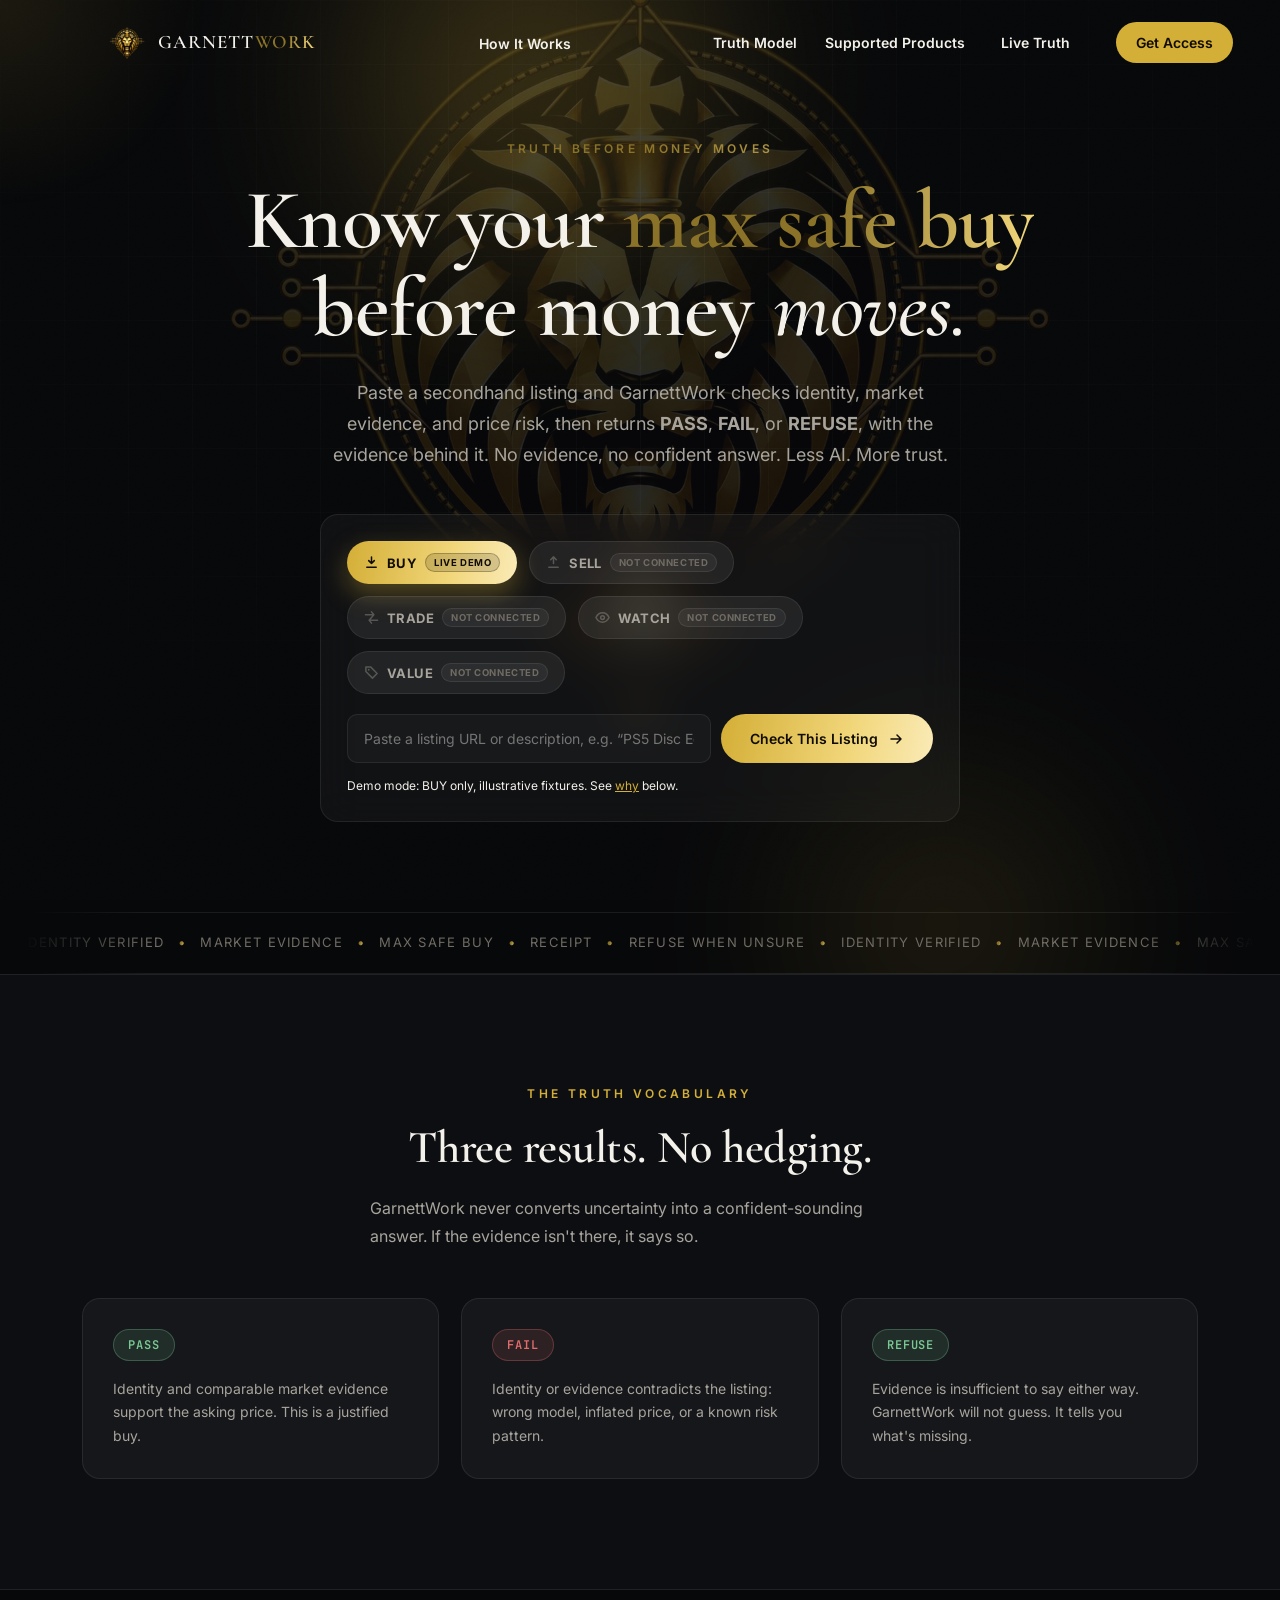
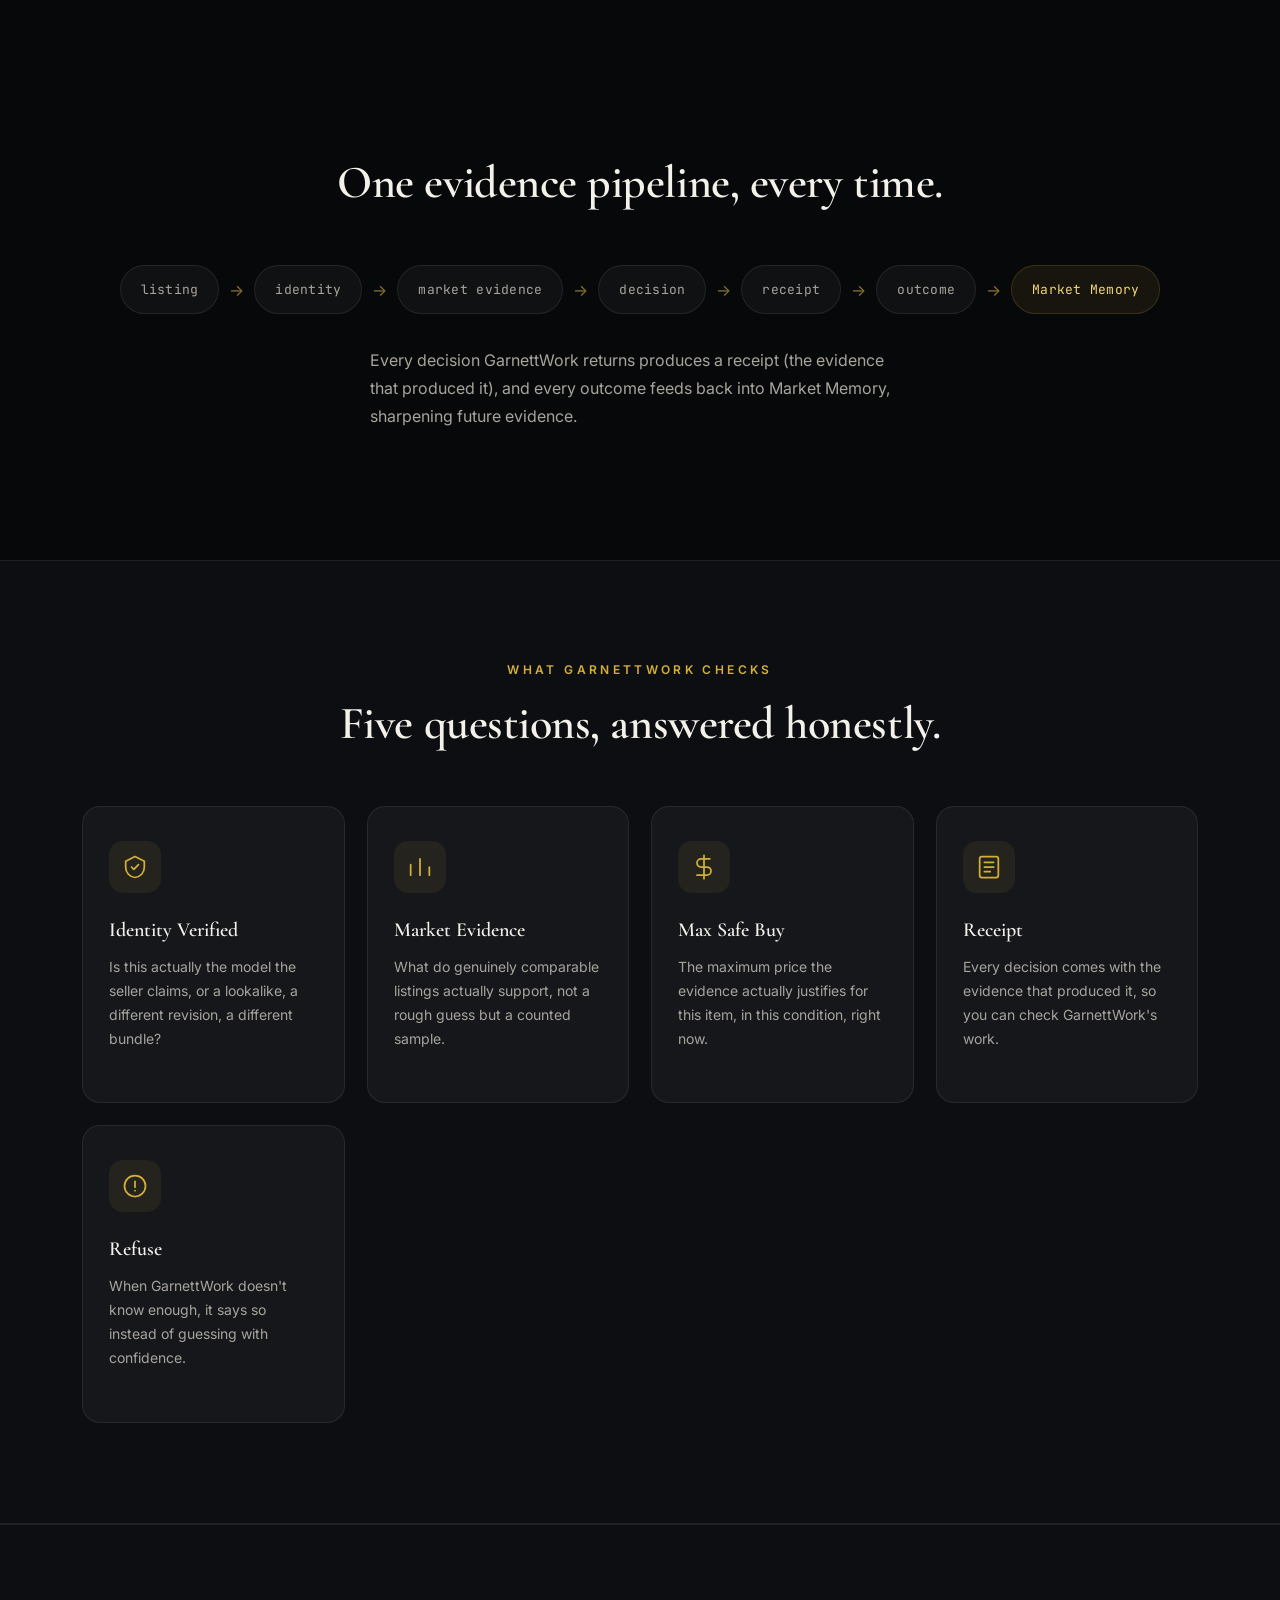
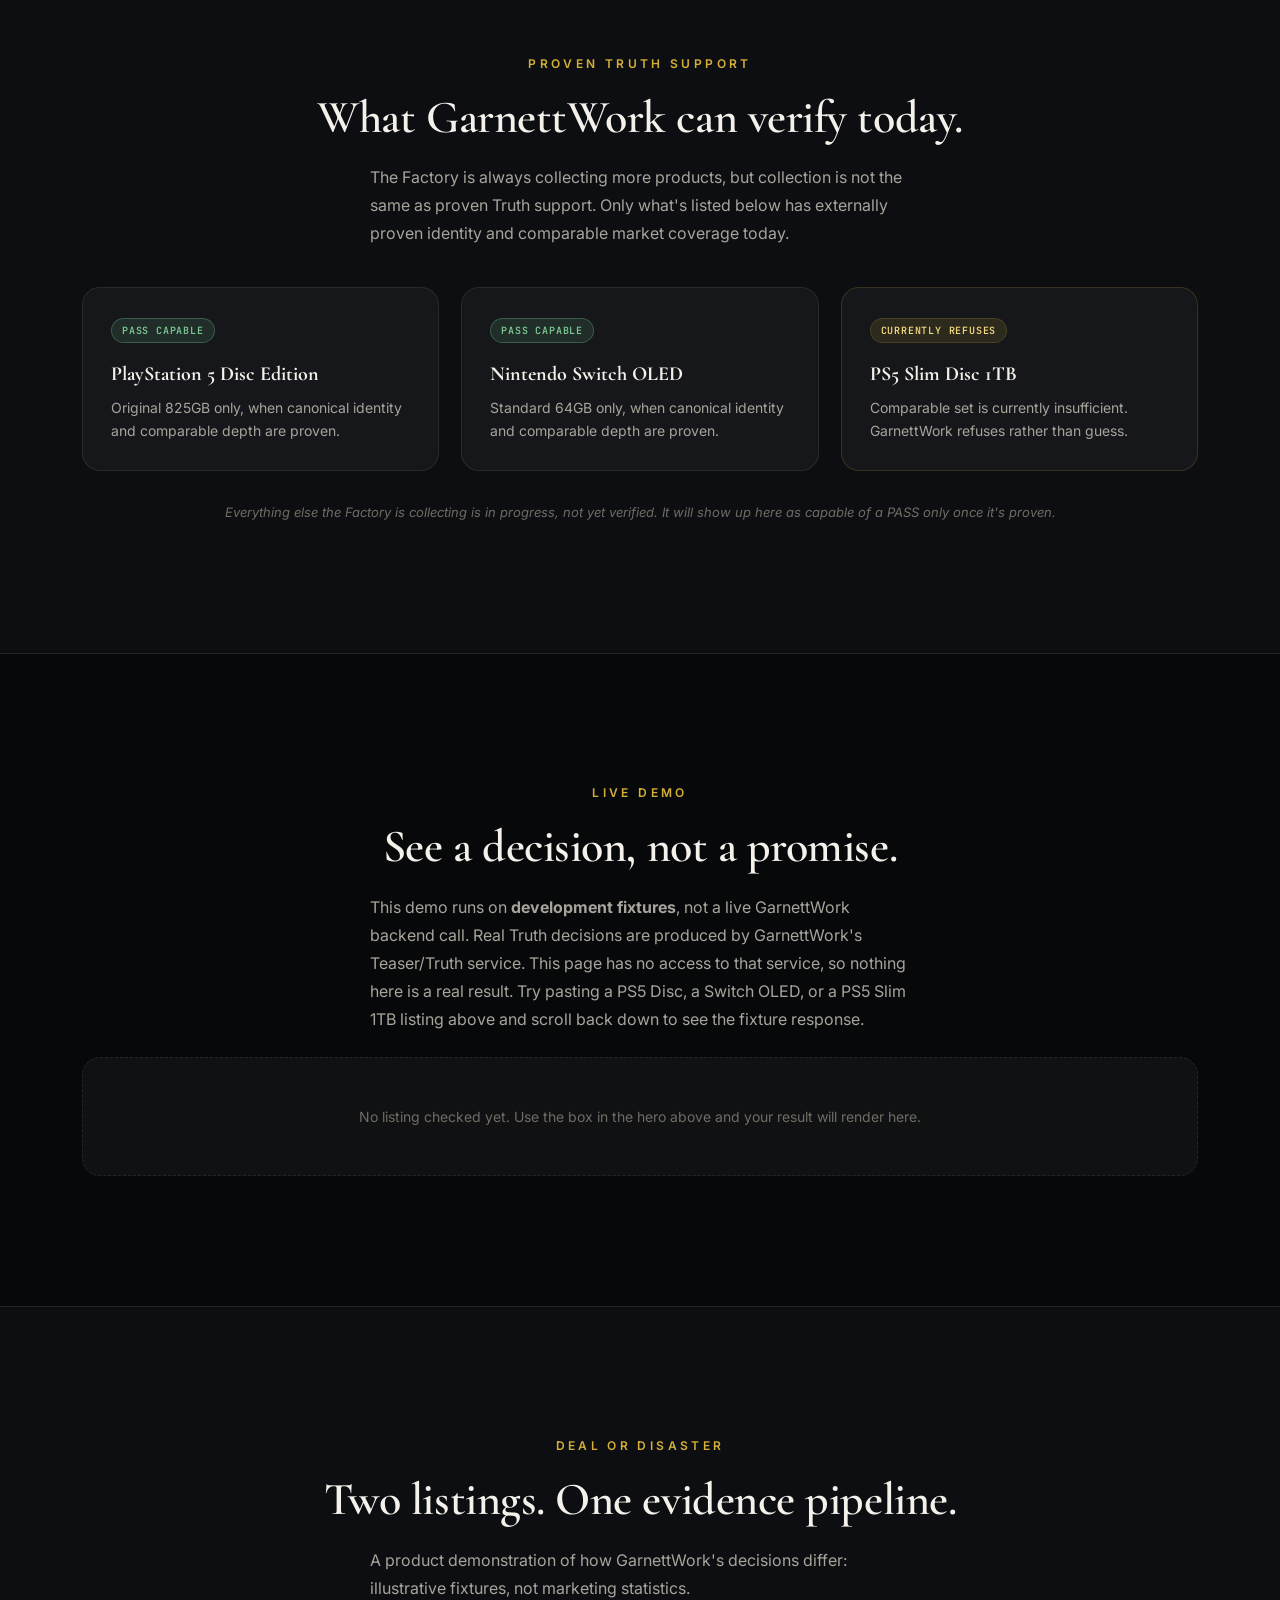
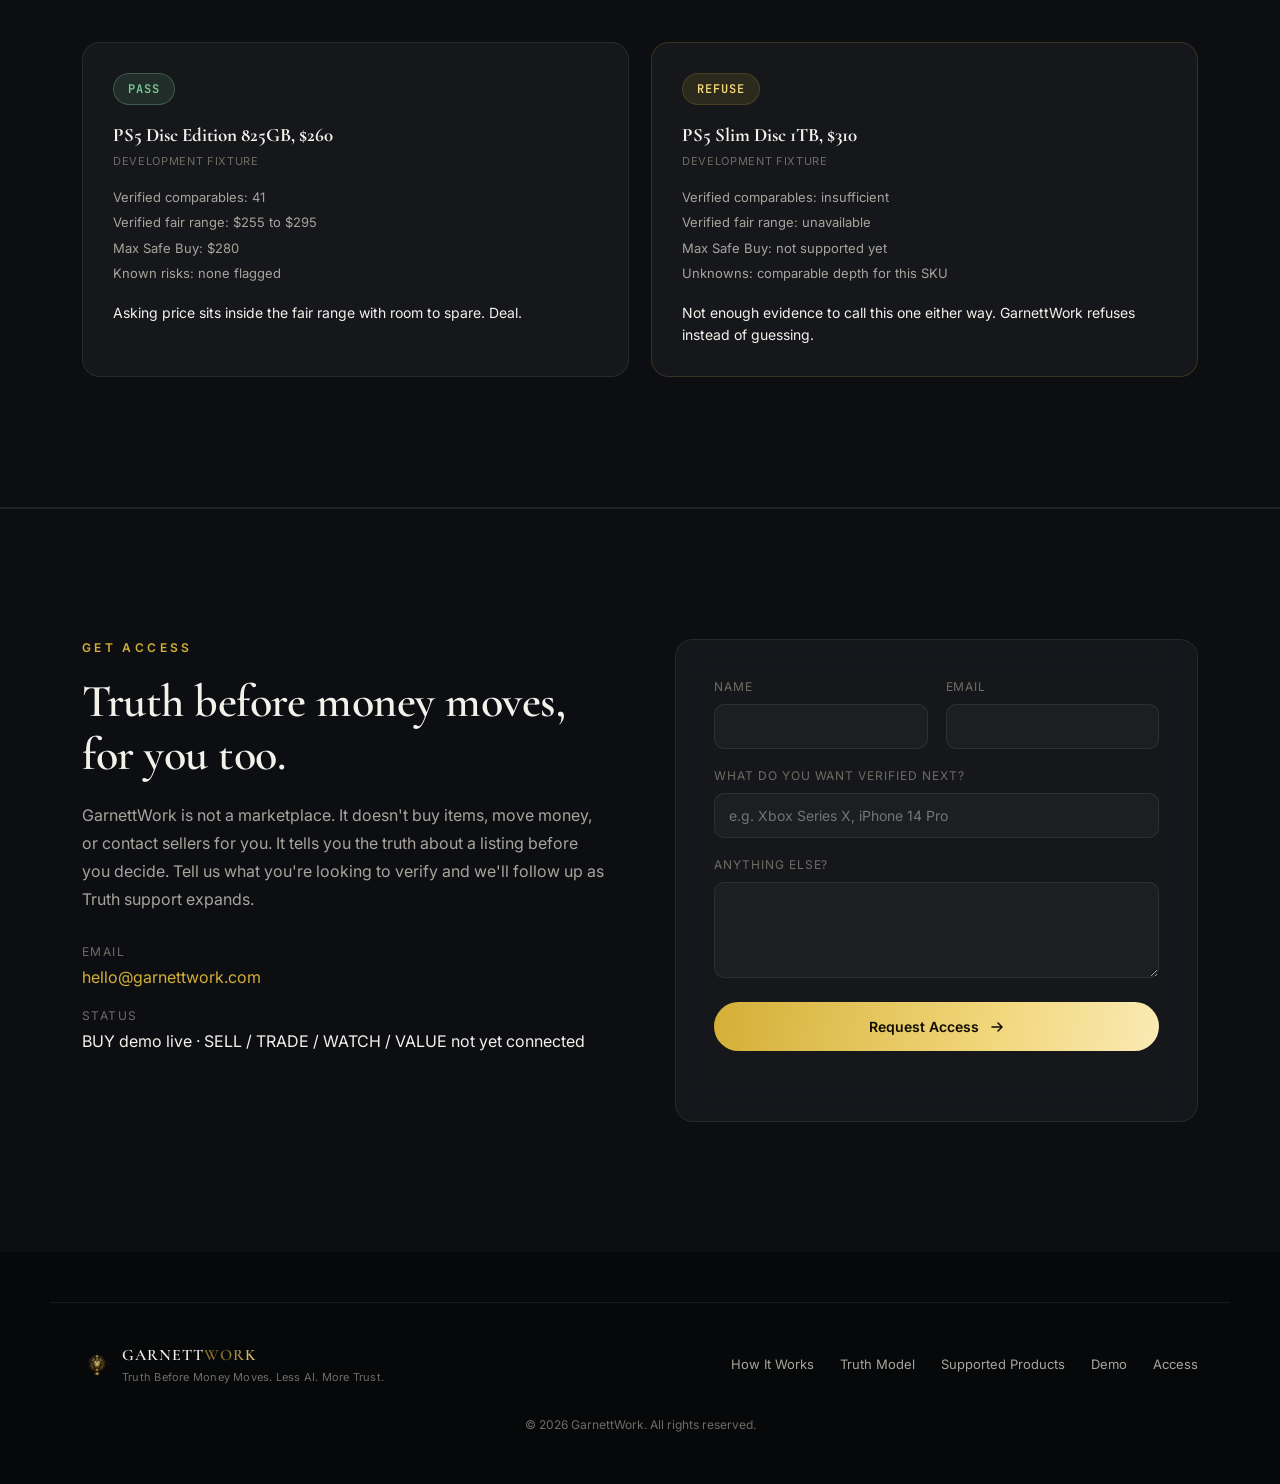
==== commit 02e0f4cf: "Swap in the complete-circle logo, rebuild nav rail with true centering, fix Get Access spacing Logo " ====
--- a/index.html
+++ b/index.html
@@ -24,16 +24,25 @@
 <!-- Nav -->
 <header class="nav" id="nav">
   <div class="nav-inner">
-    <!-- Logo component: swap assets/images/logo.webp to update brand mark without touching layout -->
+    <!-- Logo component: swap assets/images/logo-candidate-v2.webp to update brand mark without touching layout -->
     <a href="#top" class="brand">
-      <img src="assets/images/logo.webp" alt="GarnettWork logo" class="brand-mark">
+      <img src="assets/images/logo-candidate-v2.webp" alt="GarnettWork logo" class="brand-mark">
       <span class="brand-name">GARNETT<span class="accent">WORK</span></span>
     </a>
+    <div class="nav-rail">
+      <div class="nav-rail-left"><a href="#how-it-works">How It Works</a></div>
+      <div class="nav-rail-gap"></div>
+      <div class="nav-rail-right">
+        <a href="#truth-model">Truth Model</a>
+        <a href="#supported">Supported Products</a>
+        <a href="#demo">Live Truth</a>
+      </div>
+    </div>
     <nav class="nav-links" id="navLinks">
-      <a href="#how-it-works">How It Works</a>
-      <a href="#truth-model">Truth Model</a>
-      <a href="#supported">Supported Products</a>
-      <a href="#demo">Demo</a>
+      <a href="#how-it-works" class="nav-link-text">How It Works</a>
+      <a href="#truth-model" class="nav-link-text">Truth Model</a>
+      <a href="#supported" class="nav-link-text">Supported Products</a>
+      <a href="#demo" class="nav-link-text">Live Truth</a>
       <a href="#access" class="nav-cta">Get Access</a>
     </nav>
     <button class="nav-toggle" id="navToggle" aria-label="Toggle menu">
@@ -49,7 +58,7 @@
     <div class="orb orb-2"></div>
     <div class="grid-lines"></div>
   </div>
-  <img src="assets/images/logo.webp" alt="" class="hero-watermark" aria-hidden="true">
+  <img src="assets/images/logo-candidate-v2.webp" alt="" class="hero-watermark" aria-hidden="true">
   <div class="hero-content">
     <p class="eyebrow reveal">Truth Before Money Moves</p>
     <h1 class="hero-title reveal">
--- a/css/style.css
+++ b/css/style.css
@@ -155,6 +155,7 @@
 .nav-inner{
   max-width: 1180px; margin:0 auto; padding: 0 32px;
   display:flex; align-items:center; justify-content:space-between;
+  position: relative;
 }
 .brand{ display:flex; align-items:center; gap:12px; margin-left: clamp(0px, 2vw, 32px); }
 .brand-mark{ width: 38px; height: 38px; object-fit:contain; }
@@ -179,15 +180,51 @@
 }
 .nav-links a:not(.nav-cta):hover{ color: var(--text); }
 .nav-links a:not(.nav-cta):hover::after{ width:100%; }
+
+/* Desktop nav rail: centered on the page's horizontal centerline (matches the
+   hero watermark's centering), so the crown/cross gap always lines up with
+   the watermark regardless of brand or CTA width. Hidden on mobile; the
+   duplicate links inside #navLinks (.nav-link-text) cover mobile instead. */
+.nav-link-text{ display:none; }
+.nav-rail{
+  position: absolute; inset: 0;
+  display: grid; grid-template-columns: 1fr 90px 1fr;
+  align-items: center;
+  pointer-events: none;
+}
+/* Each label sits centered in a fixed-width cell (140px, wide enough for
+   "Supported Products", the longest label) rather than being spaced by a
+   gap between variable-width text. That makes cell CENTERS evenly spaced
+   regardless of label length: How It Works and Truth Model land the same
+   distance from the crown-gap's center (symmetric), and Truth Model /
+   Supported Products / Live Truth land exactly 140px apart, center to
+   center. */
+.nav-rail-left{ justify-self:end; pointer-events:auto; white-space:nowrap; width:140px; text-align:center; }
+.nav-rail-right{
+  justify-self:start; pointer-events:auto; white-space:nowrap;
+  display:grid; grid-template-columns: repeat(3, 140px); align-items:center;
+}
+.nav-rail-right a{ justify-self:center; }
+.nav-rail a{
+  font-size: 14px; font-weight: 600; color: var(--text);
+  position:relative; display:inline-block; transition: color 0.3s ease;
+}
+.nav-rail a::after{
+  content:''; position:absolute; left:0; bottom:-6px; width:0; height:1px;
+  background: var(--gold); transition: width 0.3s var(--ease);
+}
+.nav-rail a:hover{ color: var(--gold-light); }
+.nav-rail a:hover::after{ width:100%; }
 .nav-cta{
   background: var(--gold);
   color: #100c02 !important;
   padding: 10px 20px;
   border-radius: 999px;
   font-weight: 600 !important;
+  transform: translateX(35px);
   transition: transform 0.3s var(--ease), box-shadow 0.3s var(--ease);
 }
-.nav-cta:hover{ transform: translateY(-2px); box-shadow: 0 8px 24px rgba(212,175,55,0.35); }
+.nav-cta:hover{ transform: translateX(35px) translateY(-2px); box-shadow: 0 8px 24px rgba(212,175,55,0.35); }
 
 .nav-toggle{
   display:none; flex-direction:column; gap:5px; background:none; border:none; padding: 6px;
@@ -232,7 +269,6 @@
 .hero-watermark{
   position: absolute; top: 357px; left: 50%; transform: translate(-50%,-50%);
   width: min(920px, 92vw); z-index: 1; opacity: 0.13;
-  filter: drop-shadow(0 0 46px rgba(212,175,55,0.4)) drop-shadow(0 30px 60px rgba(0,0,0,0.6));
   pointer-events: none; user-select: none;
 }
 .hero-content{ position:relative; z-index:2; max-width: 820px; }
@@ -552,6 +588,10 @@
   }
   .nav-links.open{ right: 0; }
   .nav-toggle{ display:flex; z-index: 101; }
+  .nav-rail{ display:none; }
+  .nav-link-text{ display:block; }
+  .nav-cta{ transform:none; }
+  .nav-cta:hover{ transform: translateY(-2px); }
   .nav-toggle.open span:nth-child(1){ transform: translateY(6.5px) rotate(45deg); }
   .nav-toggle.open span:nth-child(2){ opacity:0; }
   .nav-toggle.open span:nth-child(3){ transform: translateY(-6.5px) rotate(-45deg); }
